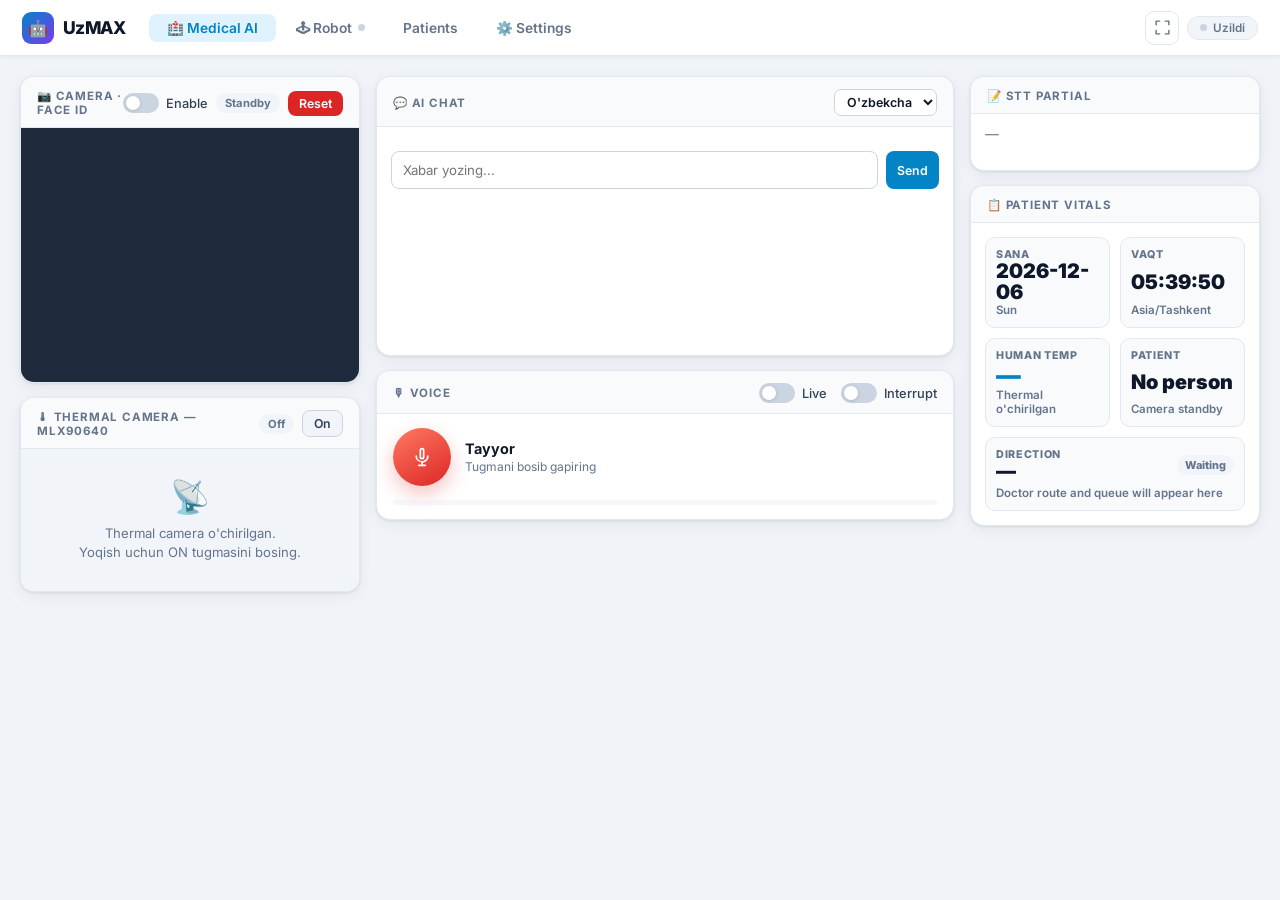
==== uzmax_server/static/index.html @ 03e7c5fc "h" ====
<!DOCTYPE html>
<html lang="uz">
<head>
  <meta charset="UTF-8">
  <meta name="viewport" content="width=device-width, initial-scale=1.0">
  <title>UzMAX — Medical AI + Robot Control</title>
  <link rel="icon" href="data:image/svg+xml,<svg xmlns='http://www.w3.org/2000/svg' viewBox='0 0 100 100'><text y='.9em' font-size='90'>🤖</text></svg>">
  <link rel="preconnect" href="https://fonts.googleapis.com">
  <link href="https://fonts.googleapis.com/css2?family=Inter:wght@400;500;600;700;800&display=swap" rel="stylesheet">

  <style>
    /* ════════════════════════════════════════════════════════
       LIGHT THEME TOKENS
    ════════════════════════════════════════════════════════ */
    :root {
      --bg:       #f0f4f8;
      --surface:  #ffffff;
      --card:     #ffffff;
      --card2:    #f8fafc;
      --border:   #e2e8f0;
      --border2:  #cbd5e1;
      --brand:    #0284c7;
      --brand-lt: #e0f2fe;
      --brand2:   #7c3aed;
      --green:    #16a34a;
      --green-lt: #dcfce7;
      --orange:   #ea580c;
      --orange-lt:#fff7ed;
      --red:      #dc2626;
      --red-lt:   #fee2e2;
      --yellow:   #ca8a04;
      --text:     #0f172a;
      --text2:    #334155;
      --muted:    #64748b;
      --muted-lt: #f1f5f9;
      --shadow:   0 1px 3px rgba(0,0,0,.08), 0 4px 16px rgba(0,0,0,.06);
      --shadow-md:0 4px 24px rgba(0,0,0,.10);
      --r:        14px;
    }

    *{box-sizing:border-box;margin:0;padding:0;}
    body{
      font-family:'Inter',sans-serif;
      background:var(--bg);
      color:var(--text);
      min-height:100vh;
    }

    /* ── TOP NAV ───────────────────────────────────────────── */
    nav{
      position:sticky;top:0;z-index:200;
      background:var(--surface);
      border-bottom:1px solid var(--border);
      padding:0 22px;
      display:flex;align-items:center;
      height:56px;gap:0;
      box-shadow:0 1px 4px rgba(0,0,0,.06);
    }
    .nav-logo{
      display:flex;align-items:center;gap:9px;
      font-size:1.1rem;font-weight:800;letter-spacing:-.03em;
      color:var(--text);margin-right:24px;
    }
    .nav-logo-dot{
      width:32px;height:32px;border-radius:9px;
      background:linear-gradient(135deg,var(--brand),var(--brand2));
      display:flex;align-items:center;justify-content:center;font-size:16px;
    }
    .page-tabs{display:flex;gap:2px;flex:1;}
    .page-tab{
      padding:6px 18px;
      border:none;border-radius:8px;
      background:transparent;color:var(--muted);
      font-family:inherit;font-size:.86rem;font-weight:600;
      cursor:pointer;transition:all .13s ease;
      display:flex;align-items:center;gap:6px;
    }
    .page-tab:hover{background:var(--muted-lt);color:var(--text2);}
    .page-tab.active{
      background:var(--brand-lt);
      color:var(--brand);
    }
    .tab-dot{width:7px;height:7px;border-radius:50%;background:var(--border2);flex-shrink:0;}
    .tab-dot.online{background:var(--green);box-shadow:0 0 5px var(--green);}
    .nav-right{margin-left:auto;display:flex;align-items:center;gap:8px;}
    .ws-pill{
      display:flex;align-items:center;gap:6px;
      padding:4px 12px;border-radius:999px;
      border:1px solid var(--border);
      background:var(--muted-lt);
      font-size:.73rem;font-weight:600;color:var(--muted);
    }
    .ws-pill.online{
      border-color:#bbf7d0;background:#f0fdf4;color:var(--green);
    }
    .ws-dot{width:7px;height:7px;border-radius:50%;background:var(--border2);}
    .ws-dot.online{background:var(--green);}
    .full-btn{
      width:34px;height:34px;border-radius:9px;
      border:1px solid var(--border);
      background:var(--surface);
      color:var(--muted);
      display:flex;align-items:center;justify-content:center;
      cursor:pointer;transition:all .13s ease;
    }
    .full-btn:hover{background:var(--brand-lt);border-color:var(--brand);color:var(--brand);}
    .full-btn svg{width:17px;height:17px;stroke:currentColor;fill:none;stroke-width:2;stroke-linecap:round;stroke-linejoin:round;}
    body.full-view{
      overflow:hidden;
      background:var(--surface);
    }
    body.full-view nav{
      position:fixed;left:0;right:0;top:0;
    }
    body.full-view .page.active{
      height:calc(100vh - 56px);
      overflow:auto;
      padding:14px;
      margin-top:56px;
    }
    body.full-view .g3{
      grid-template-columns:minmax(320px, .9fr) minmax(420px, 1.35fr) minmax(280px, .8fr);
      height:100%;
    }
    body.full-view #chat-box{height:calc(100vh - 316px);min-height:260px;}
    body.full-view .cam-stage{min-height:360px;}
    body.full-view .cam-stage video{height:100%;object-fit:cover;}

    /* ── PAGES ─────────────────────────────────────────────── */
    .page{display:none;padding:20px;animation:fadeUp .18s ease;}
    .page.active{display:block;}
    @keyframes fadeUp{from{opacity:0;transform:translateY(5px)}to{opacity:1;transform:none}}

    /* ── GRIDS ─────────────────────────────────────────────── */
    .g3{display:grid;grid-template-columns:340px 1fr 290px;gap:16px;align-items:start;}
    .g2{display:grid;grid-template-columns:1fr 1fr;gap:16px;align-items:start;}
    .col{display:flex;flex-direction:column;gap:14px;}

    /* ── CARD ──────────────────────────────────────────────── */
    .card{
      background:var(--card);
      border:1px solid var(--border);
      border-radius:var(--r);
      overflow:hidden;
      box-shadow:var(--shadow);
    }
    .card-head{
      display:flex;align-items:center;justify-content:space-between;
      padding:12px 16px 10px;
      border-bottom:1px solid var(--border);
      background:var(--card2);
    }
    .card-title{
      font-size:.72rem;font-weight:700;
      text-transform:uppercase;letter-spacing:.07em;
      color:var(--muted);
    }
    .card-body{padding:14px 16px;}

    /* ── BADGES ────────────────────────────────────────────── */
    .badge{
      display:inline-flex;align-items:center;gap:4px;
      padding:3px 9px;border-radius:999px;
      font-size:.7rem;font-weight:700;
    }
    .b-green {background:var(--green-lt); color:var(--green);}
    .b-blue  {background:var(--brand-lt); color:var(--brand);}
    .b-muted {background:var(--muted-lt); color:var(--muted);}
    .b-red   {background:var(--red-lt);   color:var(--red);}
    .b-orange{background:var(--orange-lt);color:var(--orange);}

    /* ── STATUS DOT ────────────────────────────────────────── */
    .s-dot{width:8px;height:8px;border-radius:50%;background:var(--border2);flex-shrink:0;}
    .s-dot.on{background:var(--green);box-shadow:0 0 6px #4ade8088;}
    .s-dot.off{background:var(--red);}

    /* ── BUTTONS ───────────────────────────────────────────── */
    .btn{
      padding:8px 14px;border:none;border-radius:8px;
      font-family:inherit;font-size:.83rem;font-weight:600;
      cursor:pointer;transition:all .12s;
      display:inline-flex;align-items:center;gap:6px;
    }
    .btn:hover{filter:brightness(.94);transform:translateY(-1px);}
    .btn:active{transform:scale(.97);}
    .btn-blue  {background:var(--brand);color:#fff;}
    .btn-green {background:var(--green);color:#fff;}
    .btn-orange{background:var(--orange);color:#fff;}
    .btn-red   {background:var(--red);color:#fff;}
    .btn-purple{background:var(--brand2);color:#fff;}
    .btn-ghost {
      background:var(--muted-lt);border:1px solid var(--border2);color:var(--text2);
    }
    .btn-sm{padding:5px 11px;font-size:.77rem;}

    /* ── PORT CARD ─────────────────────────────────────────── */
    .port-card{
      background:var(--card2);border:1px solid var(--border);border-radius:10px;
      padding:12px 14px;display:flex;flex-direction:column;gap:9px;
    }
    .port-card-row{display:flex;align-items:center;gap:10px;}
    .port-icon{font-size:20px;}
    .port-title{font-size:.88rem;font-weight:700;color:var(--text);}
    .port-lbl  {font-size:.71rem;color:var(--muted);margin-top:1px;}
    select.psel{
      flex:1;padding:7px 9px;border-radius:7px;
      background:var(--surface);border:1px solid var(--border2);
      color:var(--text);font-family:inherit;font-size:.8rem;outline:none;
    }
    select.psel:focus{border-color:var(--brand);}
    .port-acts{display:flex;gap:7px;}
    .port-err{font-size:.73rem;color:var(--red);}
    .port-err:empty{display:none;}

    /* ── D-PAD ─────────────────────────────────────────────── */
    .dpad{
      display:grid;
      grid-template-columns:repeat(3,66px);
      grid-template-rows:repeat(3,66px);
      gap:7px;justify-content:center;padding:14px;
    }
    .dp{
      width:66px;height:66px;border-radius:12px;border:none;
      background:var(--muted-lt);border:1px solid var(--border2);
      color:var(--text2);font-size:20px;cursor:pointer;
      transition:all .11s;
      display:flex;align-items:center;justify-content:center;
    }
    .dp:hover{background:var(--brand-lt);border-color:var(--brand);color:var(--brand);}
    .dp:active{transform:scale(.93);background:var(--brand);color:#fff;border-color:var(--brand);}
    .dp-stop{background:var(--red-lt);border-color:#fca5a5;color:var(--red);}
    .dp-stop:hover{background:var(--red);border-color:var(--red);color:#fff;}
    .dp-empty{pointer-events:none;}

    /* ── SERVO SLIDERS ─────────────────────────────────────── */
    .srv-grid{
      display:grid;grid-template-columns:repeat(3,minmax(0,1fr));
      gap:12px;padding:12px 16px;
    }
    .srv-row{display:flex;align-items:center;gap:10px;}
    .srv-lbl{font-size:.74rem;width:124px;flex-shrink:0;color:var(--muted);font-weight:500;}
    .srv-limit{display:block;font-size:.65rem;color:var(--muted);font-weight:600;margin-top:1px;}
    .srv-row input[type=range]{flex:1;accent-color:var(--brand);height:4px;}
    .srv-val{font-size:.79rem;font-weight:700;width:28px;text-align:right;color:var(--text2);}
    .head-gauge{
      position:relative;
      width:min(100%,280px);
      height:128px;
      margin:0 auto 12px;
      border:1px solid var(--border);
      border-radius:12px;
      background:#fff;
      overflow:hidden;
      touch-action:none;
      cursor:pointer;
    }
    .head-gauge svg{display:block;width:100%;height:100%;}
    .head-gauge .arc{fill:none;stroke:#94a3b8;stroke-width:1.2;}
    .head-gauge .tick{stroke:#a855f7;stroke-width:1.4;stroke-linecap:round;}
    .head-gauge .tick-major{stroke-width:1.7;}
    .head-gauge .tick-label{
      fill:#7c3aed;
      font-size:9px;
      font-weight:800;
      text-anchor:middle;
      dominant-baseline:middle;
      user-select:none;
    }
    .head-gauge .needle{
      stroke:#0284c7;
      stroke-width:4;
      stroke-linecap:round;
      filter:drop-shadow(0 1px 1px rgba(2,132,199,.25));
    }
    .head-gauge .needle-dot{fill:#2563eb;stroke:#fff;stroke-width:2;}
    .head-gauge .pivot{fill:#fff;stroke:#ef4444;stroke-width:2;}
    .head-gauge .baseline{stroke:#cbd5e1;stroke-width:1.4;}
    .head-gauge-value{
      position:absolute;
      left:50%;
      top:48px;
      transform:translateX(-50%);
      padding:2px 8px;
      border-radius:999px;
      background:#eff6ff;
      color:#0369a1;
      border:1px solid #bfdbfe;
      font-size:.78rem;
      font-weight:900;
      pointer-events:none;
    }
    .hand-row{
      display:flex;flex-direction:column;gap:6px;
      min-width:0;padding:8px;border:1px solid var(--border);
      border-radius:10px;background:var(--card2);
    }
    .hand-meta{display:flex;align-items:flex-end;justify-content:space-between;gap:8px;}
    .hand-meta .srv-lbl{width:auto;}
    .hand-degree{
      min-width:48px;text-align:right;
      font-size:.9rem;font-weight:900;color:var(--brand);
      padding:2px 8px;border-radius:8px;background:var(--brand-lt);
      border:1px solid #bae6fd;
    }
    .hand-row input[type=range]{width:100%;accent-color:var(--brand);height:4px;}
    .hand-ticks{
      display:flex;justify-content:space-between;gap:2px;
      font-size:.56rem;font-weight:700;line-height:1;
      color:var(--muted);user-select:none;padding:0 1px;
    }
    .hand-ticks span{min-width:0;text-align:center;}
    .hand-protractor{
      width:100%;height:112px;border:1px solid var(--border);
      border-radius:10px;background:#fff;overflow:hidden;cursor:pointer;
      touch-action:none;
    }
    .hand-protractor svg{width:100%;height:100%;display:block;}
    .pro-base{stroke:#94a3b8;stroke-width:1.4;}
    .pro-arc{fill:none;stroke:#c084fc;stroke-width:1.2;}
    .pro-range{fill:none;stroke:var(--green);stroke-width:4;stroke-linecap:round;}
    .pro-tick{stroke:#9333ea;stroke-width:.8;}
    .pro-tick.dim{stroke:#cbd5e1;}
    .pro-label{font-size:7px;font-weight:800;fill:#7e22ce;text-anchor:middle;dominant-baseline:middle;}
    .pro-label.dim{fill:#94a3b8;}
    .pro-needle{stroke:#0284c7;stroke-width:4;stroke-linecap:round;}
    .pro-dot{fill:#0284c7;stroke:#fff;stroke-width:2;}
    .pro-center{fill:#fff;stroke:#ef4444;stroke-width:1.5;}
    @media (max-width: 980px){.srv-grid{grid-template-columns:repeat(2,minmax(0,1fr));}}
    @media (max-width: 620px){.srv-grid{grid-template-columns:1fr;}}

    /* ── VOICE HERO ────────────────────────────────────────── */
    .voice-hero{
      position:relative;border-radius:16px;overflow:hidden;
      background:linear-gradient(145deg,#e0f2fe,#dbeafe,#ede9fe);
      min-height:130px;border:1px solid #bae6fd;
    }
    .voice-orb{
      position:absolute;inset:50%;
      transform:translate(-50%,-50%);
      width:80px;height:80px;border-radius:50%;
      background:radial-gradient(circle,rgba(255,255,255,.9),rgba(56,189,248,.5) 55%,transparent 75%);
      filter:blur(1px);
      animation:breathe 3.5s ease-in-out infinite;
    }
    .voice-ring{
      position:absolute;inset:50%;
      transform:translate(-50%,-50%);
      width:160px;height:160px;border-radius:50%;
      border:2px solid rgba(14,165,233,.25);
      animation:ring 3s ease-out infinite;
    }
    @keyframes breathe{
      0%,100%{transform:translate(-50%,-50%) scale(.88);opacity:.7}
      50%{transform:translate(-50%,-50%) scale(1.12);opacity:1}
    }
    @keyframes ring{
      0%{transform:translate(-50%,-50%) scale(.7);opacity:.8}
      100%{transform:translate(-50%,-50%) scale(1.2);opacity:0}
    }
    .voice-bars{
      position:absolute;left:20px;right:20px;bottom:16px;
      height:32px;display:flex;align-items:flex-end;justify-content:center;gap:5px;
    }
    .voice-bars span{
      width:5px;border-radius:999px;
      background:linear-gradient(180deg,#0ea5e9,#7c3aed);
      animation:vwave 1.1s ease-in-out infinite;
      transform-origin:bottom;
    }
    .voice-bars span:nth-child(1){height:12px;animation-delay:0s}
    .voice-bars span:nth-child(2){height:22px;animation-delay:.08s}
    .voice-bars span:nth-child(3){height:28px;animation-delay:.16s}
    .voice-bars span:nth-child(4){height:16px;animation-delay:.24s}
    .voice-bars span:nth-child(5){height:30px;animation-delay:.32s}
    .voice-bars span:nth-child(6){height:20px;animation-delay:.4s}
    .voice-bars span:nth-child(7){height:24px;animation-delay:.48s}
    @keyframes vwave{
      0%,100%{transform:scaleY(.55);opacity:.5}
      50%{transform:scaleY(1.4);opacity:1}
    }

    /* ── MIC BUTTON ────────────────────────────────────────── */
    #mic-btn{
      width:58px;height:58px;border:none;border-radius:50%;
      cursor:pointer;
      display:flex;align-items:center;justify-content:center;
      background:linear-gradient(150deg,#ff7961,#dc2626);
      box-shadow:0 8px 20px rgba(220,38,38,.28);
      transition:all .15s;flex-shrink:0;
    }
    #mic-btn:hover{transform:translateY(-1px);box-shadow:0 10px 24px rgba(220,38,38,.36);}
    #mic-btn:active{transform:scale(.95);}
    #mic-btn svg{width:20px;height:20px;fill:#fff;}
    #mic-btn.listening{
      background:linear-gradient(150deg,#4ade80,#16a34a);
      box-shadow:0 8px 20px rgba(22,163,74,.3);
    }
    #mic-btn.speaking{
      background:linear-gradient(150deg,#60a5fa,#0284c7);
      box-shadow:0 8px 20px rgba(2,132,199,.3);
    }

    /* ── CHAT ──────────────────────────────────────────────── */
    #chat-box{
      max-height:300px;overflow-y:auto;
      display:flex;flex-direction:column;gap:9px;
      padding:12px 14px;scroll-behavior:smooth;
    }
    .msg{
      max-width:82%;padding:10px 13px;border-radius:16px;
      font-size:.88rem;line-height:1.5;word-wrap:break-word;
    }
    .msg-ai{
      align-self:flex-start;
      background:var(--muted-lt);color:var(--text);
      border-bottom-left-radius:4px;
      border:1px solid var(--border);
    }
    .msg-user{
      align-self:flex-end;
      background:linear-gradient(135deg,var(--brand),#0369a1);
      color:#fff;border-bottom-right-radius:4px;
    }
    .chat-compose{
      display:grid;grid-template-columns:1fr auto;gap:8px;
      padding:0 14px 14px;
    }
    .chat-compose .inp{height:38px;}

    /* ── CAMERA STAGE ──────────────────────────────────────── */
    .cam-stage{
      position:relative;width:100%;background:#1e293b;
      aspect-ratio:4/3;overflow:hidden;border-radius:0;
    }
    #face-video,#face-canvas{
      width:100%;height:100%;object-fit:cover;
      position:absolute;inset:0;display:block;
    }
    #face-video{transform:scaleX(-1);}
    #face-canvas{transform:scaleX(-1);background:transparent;pointer-events:none;}
    .cam-live-badge{
      position:absolute;top:10px;left:10px;
      padding:4px 10px;border-radius:999px;
      background:rgba(0,0,0,.55);backdrop-filter:blur(6px);
      font-size:.7rem;font-weight:700;color:#4ade80;
      border:1px solid rgba(74,222,128,.35);
    }

    /* ── PERSON ROW ────────────────────────────────────────── */
    .person-row{
      display:flex;align-items:center;gap:12px;
      padding:12px 14px;
      background:linear-gradient(135deg,#eff6ff,#f5f3ff);
      border-bottom:1px solid var(--border);
    }
    .p-avatar{
      width:44px;height:44px;border-radius:50%;flex-shrink:0;
      background:linear-gradient(135deg,var(--brand),var(--brand2));
      display:flex;align-items:center;justify-content:center;font-size:20px;
      border:2px solid #fff;box-shadow:0 2px 8px rgba(0,0,0,.12);
    }
    .p-name{font-size:.97rem;font-weight:800;color:var(--text);}
    .p-sub {font-size:.73rem;color:var(--muted);margin-top:2px;}

    /* ── THERMAL CAMERA ────────────────────────────────────── */
    #thermal-canvas{
      width:100%;aspect-ratio:32/24;
      border-radius:0;display:block;
      image-rendering:pixelated;
    }
    .thermal-stats{
      display:grid;grid-template-columns:repeat(4,1fr);
      gap:0;
    }
    .t-stat{
      text-align:center;padding:10px 4px;
      border-right:1px solid var(--border);
    }
    .t-stat:last-child{border-right:none;}
    .t-val{font-size:1.2rem;font-weight:800;color:var(--text);}
    .t-key{font-size:.68rem;color:var(--muted);margin-top:2px;font-weight:500;}
    .t-val.hot{color:var(--red);}
    .t-val.warm{color:var(--orange);}
    .t-val.cold{color:var(--brand);}
    .thermal-off{
      display:flex;flex-direction:column;align-items:center;justify-content:center;
      padding:28px;text-align:center;color:var(--muted);gap:8px;
      background:var(--muted-lt);
    }
    .thermal-off span{font-size:32px;}
    .thermal-off p{font-size:.82rem;line-height:1.5;}

    /* ── LED SWATCHES ──────────────────────────────────────── */
    .led-row{display:flex;gap:6px;flex-wrap:wrap;margin-bottom:10px;}
    .led-sw{
      width:32px;height:32px;border-radius:8px;cursor:pointer;
      border:2px solid rgba(0,0,0,.08);
      transition:transform .12s,box-shadow .12s;
    }
    .led-sw:hover{transform:scale(1.14);box-shadow:0 4px 12px rgba(0,0,0,.15);}

    /* ── TOGGLE ────────────────────────────────────────────── */
    .tgl-group{display:flex;align-items:center;gap:7px;font-size:.8rem;color:var(--text2);font-weight:500;}
    .tgl{position:relative;width:36px;height:20px;cursor:pointer;flex-shrink:0;}
    .tgl input{opacity:0;width:0;height:0;}
    .tgl-track{
      position:absolute;inset:0;background:var(--border2);
      border-radius:999px;transition:background .2s;
    }
    .tgl-track::before{
      content:"";position:absolute;width:14px;height:14px;
      left:3px;top:3px;border-radius:50%;background:#fff;
      box-shadow:0 1px 4px rgba(0,0,0,.15);transition:transform .2s;
    }
    .tgl input:checked+.tgl-track{background:var(--brand);}
    .tgl input:checked+.tgl-track::before{transform:translateX(16px);}

    /* ── LOG ───────────────────────────────────────────────── */
    .log-box{
      background:var(--card2);border-radius:8px;padding:10px;
      font-size:.73rem;font-family:'Courier New',monospace;color:var(--muted);
      max-height:160px;overflow-y:auto;line-height:1.65;
      margin:0 14px 14px;border:1px solid var(--border);
    }
    .l-ok {color:var(--green);}
    .l-err{color:var(--red);}
    .l-tx {color:var(--brand);}

    /* ── INPUT ─────────────────────────────────────────────── */
    .inp{
      width:100%;padding:8px 11px;border-radius:8px;
      background:var(--surface);border:1px solid var(--border2);
      color:var(--text);font-family:inherit;font-size:.83rem;outline:none;
    }
    .inp:focus{border-color:var(--brand);box-shadow:0 0 0 3px rgba(2,132,199,.12);}
    .inp-mono{font-family:'Courier New',monospace;}

    /* ── QUICK PRESETS ─────────────────────────────────────── */
    .presets{display:flex;flex-wrap:wrap;gap:7px;padding:12px 14px;}
    .gesture-panel{padding:0 14px 14px;display:flex;flex-direction:column;gap:10px;}
    .gesture-builder{display:grid;grid-template-columns:minmax(150px,210px) 1fr auto;gap:8px;align-items:start;}
    .gesture-builder textarea{min-height:92px;resize:vertical;line-height:1.45;}
    .gesture-help{font-size:.72rem;color:var(--muted);line-height:1.55;background:var(--muted-lt);border:1px solid var(--border);border-radius:8px;padding:8px 10px;}
    .custom-gesture-row{display:flex;flex-wrap:wrap;gap:7px;min-height:32px;}
    .gesture-chip{display:inline-flex;align-items:center;gap:4px;}
    .gesture-chip button{padding:7px 10px;}
    .gesture-del{width:26px;height:32px;padding:0!important;border-radius:8px;}

    /* ── SETTINGS GRID ─────────────────────────────────────── */
    .env-grid{display:grid;grid-template-columns:1fr 1fr;gap:12px;}
    .env-field label{display:block;font-size:.73rem;color:var(--muted);font-weight:600;margin-bottom:5px;}
    .secret-wrap{position:relative;}
    .secret-wrap .inp{padding-right:40px;}
    .secret-toggle{
      position:absolute;right:6px;top:50%;transform:translateY(-50%);
      width:30px;height:28px;border:0;border-radius:7px;
      background:transparent;color:var(--muted);cursor:pointer;
      display:flex;align-items:center;justify-content:center;
    }
    .secret-toggle:hover{background:var(--muted-lt);color:var(--brand);}
    .secret-toggle svg{width:17px;height:17px;stroke:currentColor;fill:none;stroke-width:2;stroke-linecap:round;stroke-linejoin:round;}
    .settings-actions{display:flex;justify-content:space-between;align-items:center;gap:10px;margin-top:14px;}
    .settings-status{font-size:.78rem;color:var(--muted);}
    .model-list{display:flex;flex-direction:column;gap:8px;font-size:.83rem;}
    .model-row{display:flex;justify-content:space-between;align-items:center;gap:10px;padding:9px 12px;background:var(--muted-lt);border-radius:8px;border:1px solid var(--border);}
    .guide-grid{display:grid;grid-template-columns:1fr 1fr;gap:12px;}
    .guide-card{background:var(--card2);border:1px solid var(--border);border-radius:10px;padding:12px;display:flex;flex-direction:column;gap:9px;}
    .guide-card h3{font-size:.92rem;color:var(--text);margin:0;}
    .guide-card ol{padding-left:18px;color:var(--text2);font-size:.78rem;line-height:1.55;}
    .guide-card code{background:var(--surface);border:1px solid var(--border);border-radius:5px;padding:1px 5px;}
    .guide-actions{display:flex;flex-wrap:wrap;gap:7px;margin-top:auto;}
    .guide-actions a{text-decoration:none;}
    .vitals-card{padding:14px;display:flex;flex-direction:column;gap:12px;}
    .vital-grid{display:grid;grid-template-columns:1fr 1fr;gap:10px;}
    .vital-tile{
      min-height:78px;border:1px solid var(--border);background:var(--card2);
      border-radius:10px;padding:10px;display:flex;flex-direction:column;justify-content:space-between;
    }
    .vital-label{font-size:.67rem;font-weight:800;color:var(--muted);text-transform:uppercase;letter-spacing:.06em;}
    .vital-value{font-size:1.25rem;line-height:1.05;font-weight:900;color:var(--text);}
    .vital-sub{font-size:.72rem;color:var(--muted);font-weight:600;}
    .vital-temp .vital-value{font-size:1.55rem;color:var(--brand);}
    .vital-temp.fever .vital-value{color:var(--red);}
    .vital-temp.warn .vital-value{color:var(--orange);}
    .vital-wide{grid-column:1 / -1;min-height:74px;}
    .vital-status-row{display:flex;align-items:center;justify-content:space-between;gap:10px;}
    .vital-status-pill{
      padding:3px 8px;border-radius:999px;background:var(--muted-lt);color:var(--muted);
      font-size:.68rem;font-weight:800;
    }
    .vital-status-pill.ok{background:var(--green-lt);color:var(--green);}
    .vital-status-pill.warn{background:var(--orange-lt);color:var(--orange);}
    .vital-status-pill.danger{background:var(--red-lt);color:var(--red);}
    .patients-shell{max-width:1220px;margin:0 auto;display:flex;flex-direction:column;gap:14px;}
    .patients-toolbar{display:grid;grid-template-columns:minmax(220px,1fr) auto auto;gap:10px;align-items:center;}
    .patients-summary{display:grid;grid-template-columns:repeat(4,minmax(0,1fr));gap:10px;}
    .patients-summary .vital-tile{min-height:66px;}
    .patient-list{display:grid;grid-template-columns:repeat(auto-fill,minmax(280px,1fr));gap:12px;padding:14px;}
    .patient-card{
      display:grid;grid-template-columns:72px 1fr;gap:12px;
      padding:12px;border:1px solid var(--border);border-radius:10px;background:var(--card2);
      cursor:pointer;min-width:0;
    }
    .patient-card:hover{border-color:var(--brand);box-shadow:0 4px 12px rgba(2,132,199,.10);}
    .patient-card.active{border-color:var(--brand);background:#eff6ff;}
    .patient-photo{
      width:72px;height:72px;border-radius:10px;object-fit:cover;background:var(--muted-lt);
      border:1px solid var(--border);
    }
    .patient-photo-empty{
      width:72px;height:72px;border-radius:10px;background:linear-gradient(135deg,var(--brand-lt),#ede9fe);
      color:var(--brand);font-weight:900;display:flex;align-items:center;justify-content:center;border:1px solid var(--border);
    }
    .patient-name{font-size:.98rem;font-weight:850;color:var(--text);line-height:1.25;overflow-wrap:anywhere;}
    .patient-meta{font-size:.72rem;color:var(--muted);line-height:1.55;margin-top:4px;}
    .patient-badges{display:flex;flex-wrap:wrap;gap:5px;margin-top:8px;}
    .patient-detail{display:grid;grid-template-columns:minmax(260px,.8fr) minmax(0,1.2fr);gap:14px;padding:14px;}
    .patient-detail-photo{width:100%;max-height:360px;object-fit:cover;border-radius:10px;border:1px solid var(--border);background:var(--muted-lt);}
    .patient-fields{display:grid;grid-template-columns:repeat(2,minmax(0,1fr));gap:8px;}
    .patient-field{padding:9px 10px;border:1px solid var(--border);border-radius:8px;background:var(--card2);min-width:0;}
    .patient-field span{display:block;font-size:.66rem;font-weight:800;text-transform:uppercase;letter-spacing:.05em;color:var(--muted);}
    .patient-field strong{display:block;margin-top:3px;font-size:.86rem;color:var(--text);overflow-wrap:anywhere;}
    .patient-json{font-size:.73rem;line-height:1.45;white-space:pre-wrap;overflow:auto;max-height:320px;background:var(--muted-lt);border:1px solid var(--border);border-radius:8px;padding:10px;color:var(--text2);}
    .patient-history{display:grid;grid-template-columns:1fr 1fr;gap:10px;margin-top:10px;}
    .patient-history-list{font-size:.76rem;line-height:1.55;background:var(--card2);border:1px solid var(--border);border-radius:8px;padding:10px;max-height:220px;overflow:auto;}
    .patient-empty{padding:34px;text-align:center;color:var(--muted);}
    .patient-actions{display:flex;flex-wrap:wrap;gap:7px;margin-top:10px;}
    .patient-form{display:grid;grid-template-columns:repeat(2,minmax(0,1fr));gap:10px;padding:14px;border-top:1px solid var(--border);}
    .patient-form label{display:flex;flex-direction:column;gap:5px;font-size:.72rem;font-weight:800;text-transform:uppercase;color:var(--muted);}
    .patient-form .span-2{grid-column:1/-1;}
    .patient-form textarea{min-height:76px;resize:vertical;}
    .patient-form-preview{display:grid;grid-template-columns:96px minmax(0,1fr);gap:10px;align-items:center;padding:10px;border:1px solid var(--border);border-radius:8px;background:var(--card2);}
    .patient-form-preview img{width:96px;height:96px;object-fit:cover;border-radius:8px;border:1px solid var(--border);}
    .patient-form-preview .patient-photo-empty{width:96px;height:96px;}
    .patient-form-status{font-size:.76rem;color:var(--muted);padding:0 14px 12px;}
    /* ── RESPONSIVE ────────────────────────────────────────── */
    @media(max-width:1100px){
      .g3{grid-template-columns:300px 1fr;}
      .g3>.col:last-child{grid-column:span 2;}
      .patient-detail{grid-template-columns:1fr;}
      .patients-summary{grid-template-columns:repeat(2,minmax(0,1fr));}
    }
    @media(max-width:740px){
      .g3,.g2{grid-template-columns:1fr;}
      nav{padding:0 12px;}
      .nav-logo{margin-right:10px;}
      .page-tabs{overflow-x:auto;}
      .page-tab{padding:6px 10px;white-space:nowrap;}
      .ws-pill span{display:none;}
      .page{padding:12px;}
      .env-grid,.gesture-builder{grid-template-columns:1fr;}
      .settings-actions{align-items:stretch;flex-direction:column;}
      .model-row{align-items:flex-start;flex-direction:column;}
      .guide-grid{grid-template-columns:1fr;}
      .patients-toolbar,.patient-fields,.patient-history,.patient-form{grid-template-columns:1fr;}
      .patients-summary{grid-template-columns:1fr;}
    }
  </style>
</head>
<body>

<!-- ══════════════════════════════════════════
     NAV
══════════════════════════════════════════ -->
<nav>
  <div class="nav-logo">
    <div class="nav-logo-dot">🤖</div>
    UzMAX
  </div>

  <div class="page-tabs">
    <button class="page-tab active" id="tab-medical" onclick="showPage('medical')">🏥 Medical AI</button>
    <button class="page-tab" id="tab-robot"   onclick="showPage('robot')">
      🕹 Robot
      <span class="tab-dot" id="nav-robot-dot"></span>
    </button>
    <button class="page-tab" id="tab-patients" onclick="showPage('patients')">Patients</button>
    <button class="page-tab" id="tab-settings" onclick="showPage('settings')">⚙️ Settings</button>
  </div>

  <div class="nav-right">
    <button class="full-btn" id="full-btn" onclick="toggleFullView()" title="Full view" aria-label="Full view">
      <svg id="full-icon-open" viewBox="0 0 24 24" aria-hidden="true">
        <path d="M8 3H3v5"/><path d="M16 3h5v5"/><path d="M21 16v5h-5"/><path d="M8 21H3v-5"/>
      </svg>
      <svg id="full-icon-close" viewBox="0 0 24 24" aria-hidden="true" style="display:none;">
        <path d="M9 3v6H3"/><path d="M15 3v6h6"/><path d="M21 15h-6v6"/><path d="M3 15h6v6"/>
      </svg>
    </button>
    <div class="ws-pill" id="ws-pill">
      <div class="ws-dot" id="ws-dot"></div>
      <span id="ws-lbl">Ulanmoqda…</span>
    </div>
  </div>
</nav>


<!-- ══════════════════════════════════════════
     PAGE — MEDICAL AI
══════════════════════════════════════════ -->
<div class="page active" id="page-medical">
  <div class="g3">

    <!-- LEFT: Camera + Thermal -->
    <div class="col">

      <!-- Camera card -->
      <div class="card">
        <div class="card-head">
          <span class="card-title">📷 Camera · Face ID</span>
          <div style="display:flex;align-items:center;gap:8px;">
            <label class="tgl-group">
              <label class="tgl"><input type="checkbox" id="tgl-face"><span class="tgl-track"></span></label>
              Enable
            </label>
            <span class="badge b-muted" id="face-badge">Standby</span>
            <button class="btn btn-red btn-sm" id="face-reset-btn" onclick="resetFaceId()">Reset</button>
          </div>
        </div>
        <!-- Person row (shown when identified) -->
        <div class="person-row" id="person-row" style="display:none;">
          <div class="p-avatar" id="p-avatar">👤</div>
          <div>
            <div class="p-name" id="p-name">—</div>
            <div class="p-sub"  id="p-sub">—</div>
          </div>
        </div>
        <!-- Video feed -->
        <div class="cam-stage">
          <video id="face-video" autoplay playsinline muted></video>
          <canvas id="face-canvas"></canvas>
          <div class="cam-live-badge" id="cam-live" style="display:none;">● LIVE</div>
        </div>
      </div>

      <!-- Thermal camera card -->
      <div class="card">
        <div class="card-head">
          <span class="card-title">🌡 Thermal Camera — MLX90640</span>
          <div style="display:flex;align-items:center;gap:8px;">
            <span class="badge b-muted" id="thermal-badge">Offline</span>
            <button class="btn btn-ghost btn-sm" id="thermal-toggle" onclick="toggleThermal()">Off</button>
          </div>
        </div>

        <!-- Canvas heatmap -->
        <div id="thermal-live">
          <canvas id="thermal-canvas" width="32" height="24" style="width:100%;aspect-ratio:32/24;display:block;image-rendering:pixelated;"></canvas>
          <!-- Stats row -->
          <div class="thermal-stats">
            <div class="t-stat">
              <div class="t-val" id="t-max">—</div>
              <div class="t-key">MAX °C</div>
            </div>
            <div class="t-stat">
              <div class="t-val" id="t-center">—</div>
              <div class="t-key">CENTER °C</div>
            </div>
            <div class="t-stat">
              <div class="t-val" id="t-avg">—</div>
              <div class="t-key">AVG °C</div>
            </div>
            <div class="t-stat">
              <div class="t-val" id="t-min">—</div>
              <div class="t-key">MIN °C</div>
            </div>
          </div>
        </div>
        <!-- Offline placeholder -->
        <div class="thermal-off" id="thermal-off">
          <span>📡</span>
          <p id="thermal-off-text">MLX90640 ulanmagan.<br>RPi I2C portiga ulang va serverni qayta ishga tushiring.</p>
        </div>
      </div>

    </div><!-- /left -->

    <!-- CENTER: Chat -->
    <div class="col">

      <div class="card" style="min-height:280px;">
        <div class="card-head">
          <span class="card-title">💬 AI Chat</span>
          <select class="btn btn-ghost btn-sm" id="lang-sel" onchange="setLang(this.value)"
            style="border:1px solid var(--border2);padding:4px 8px;border-radius:7px;font-size:.78rem;font-family:inherit;background:var(--surface);color:var(--text);cursor:pointer;outline:none;">
            <option value="uz-UZ">O'zbekcha</option>
            <option value="ru-RU">Русский</option>
            <option value="en-US">English</option>
          </select>
        </div>
        <div id="chat-box"></div>
        <div class="chat-compose">
          <input class="inp" id="chat-text" placeholder="Xabar yozing..." autocomplete="off"
            onkeydown="if(event.key==='Enter')sendTextChat()">
          <button class="btn btn-blue btn-sm" onclick="sendTextChat()">Send</button>
        </div>
      </div>

      <!-- Voice controls -->
      <div class="card">
        <div class="card-head">
          <span class="card-title">🎙 Voice</span>
          <div style="display:flex;gap:14px;align-items:center;">
            <label class="tgl-group">
              <label class="tgl"><input type="checkbox" id="tgl-live"><span class="tgl-track"></span></label>
              Live
            </label>
            <label class="tgl-group">
              <label class="tgl"><input type="checkbox" id="tgl-interrupt"><span class="tgl-track"></span></label>
              Interrupt
            </label>
          </div>
        </div>

        <!-- Animated orb (visible while speaking/listening) -->
        <div id="voice-hero" style="display:none;margin:12px 14px 0;">
          <div class="voice-hero">
            <div class="voice-orb"></div>
            <div class="voice-ring"></div>
            <div class="voice-bars">
              <span></span><span></span><span></span><span></span>
              <span></span><span></span><span></span>
            </div>
          </div>
        </div>

        <div style="display:flex;align-items:center;gap:14px;padding:14px 16px;">
          <button id="mic-btn" onclick="toggleMic()">
            <svg viewBox="0 0 24 24">
              <path d="M12 1a3 3 0 0 0-3 3v8a3 3 0 0 0 6 0V4a3 3 0 0 0-3-3zm-1 3a1 1 0 0 1 2 0v8a1 1 0 0 1-2 0V4zM5 10a1 1 0 0 1 1 1 6 6 0 0 0 12 0 1 1 0 0 1 2 0 8 8 0 0 1-7 7.93V21h3a1 1 0 0 1 0 2H8a1 1 0 0 1 0-2h3v-3.07A8 8 0 0 1 4 11a1 1 0 0 1 1-1z"/>
            </svg>
          </button>
          <div>
            <div id="mic-status" style="font-weight:700;font-size:.9rem;color:var(--text);">Tayyor</div>
            <div id="mic-hint"   style="font-size:.75rem;color:var(--muted);margin-top:2px;">Tugmani bosib gapiring</div>
          </div>
        </div>

        <!-- Volume bar -->
        <div style="padding:0 16px 14px;">
          <div id="vol-wrap" style="height:5px;border-radius:999px;background:var(--border);overflow:hidden;opacity:.35;transition:opacity .2s;">
            <div id="vol-bar" style="height:100%;width:0;background:linear-gradient(90deg,#34d399,#0284c7);border-radius:999px;transition:width .07s;"></div>
          </div>
        </div>
      </div>

    </div><!-- /center -->

    <!-- RIGHT: Partial outputs -->
    <div class="col">
      <div class="card">
        <div class="card-head"><span class="card-title">📝 STT Partial</span></div>
        <div id="stt-partial" style="padding:12px 14px;min-height:56px;font-size:.86rem;color:var(--muted);font-style:italic;">—</div>
      </div>
      <div class="card">
        <div class="card-head"><span class="card-title">📋 Patient Vitals</span></div>
        <div class="vitals-card">
          <div class="vital-grid">
            <div class="vital-tile">
              <div class="vital-label">Sana</div>
              <div class="vital-value" id="vital-date">—</div>
              <div class="vital-sub" id="vital-weekday">—</div>
            </div>
            <div class="vital-tile">
              <div class="vital-label">Vaqt</div>
              <div class="vital-value" id="vital-time">—</div>
              <div class="vital-sub">Asia/Tashkent</div>
            </div>
            <div class="vital-tile vital-temp" id="vital-temp-tile">
              <div class="vital-label">Human temp</div>
              <div class="vital-value" id="vital-temp">—</div>
              <div class="vital-sub" id="vital-temp-sub">Thermal kutilyapti</div>
            </div>
            <div class="vital-tile">
              <div class="vital-label">Patient</div>
              <div class="vital-value" id="vital-person">No person</div>
              <div class="vital-sub" id="vital-person-sub">Camera standby</div>
            </div>
            <div class="vital-tile vital-wide">
              <div class="vital-status-row">
                <div>
                  <div class="vital-label">Direction</div>
                  <div class="vital-value" id="vital-direction">—</div>
                </div>
                <span class="vital-status-pill" id="vital-status">Waiting</span>
              </div>
              <div class="vital-sub" id="vital-queue">Doctor route and queue will appear here</div>
            </div>
          </div>
        </div>
      </div>
    </div>

  </div>
</div>


<!-- ══════════════════════════════════════════
     PAGE — ROBOT CONTROL
══════════════════════════════════════════ -->
<div class="page" id="page-robot">

  <!-- Port row -->
  <div class="card" style="margin-bottom:16px;">
    <div class="card-head">
      <span class="card-title">🔌 Serial Connections</span>
      <button class="btn btn-ghost btn-sm" onclick="scanPorts()">↻ Scan Ports</button>
    </div>
    <div style="display:flex;gap:8px;padding:0 14px 12px;">
      <button class="btn btn-blue btn-sm" id="auto-connect-btn" onclick="autoConnect()">Auto Connect</button>
    </div>
    <div style="display:grid;grid-template-columns:repeat(3,1fr);gap:14px;padding:14px;">

      <!-- HAND -->
      <div class="port-card">
        <div class="port-card-row">
          <span class="port-icon">✋</span>
          <div style="flex:1;">
            <div class="port-title">HAND</div>
            <div class="port-lbl" id="hand-lbl">Not connected</div>
          </div>
          <div class="s-dot" id="dot-hand"></div>
        </div>
        <select class="psel" id="sel-hand"><option value="">— port —</option></select>
        <div class="port-acts">
          <button class="btn btn-blue btn-sm" id="con-hand"  onclick="conn('hand')">Connect</button>
          <button class="btn btn-red  btn-sm" id="dis-hand"  onclick="disc('hand')" disabled>Disconnect</button>
        </div>
        <div class="port-err" id="err-hand"></div>
      </div>

      <!-- HEAD -->
      <div class="port-card">
        <div class="port-card-row">
          <span class="port-icon">🧠</span>
          <div style="flex:1;">
            <div class="port-title">HEAD</div>
            <div class="port-lbl" id="head-lbl">Not connected</div>
          </div>
          <div class="s-dot" id="dot-head"></div>
        </div>
        <select class="psel" id="sel-head"><option value="">— port —</option></select>
        <div class="port-acts">
          <button class="btn btn-blue btn-sm" id="con-head" onclick="conn('head')">Connect</button>
          <button class="btn btn-red  btn-sm" id="dis-head" onclick="disc('head')" disabled>Disconnect</button>
        </div>
        <div class="port-err" id="err-head"></div>
      </div>

      <!-- MOVE -->
      <div class="port-card">
        <div class="port-card-row">
          <span class="port-icon">🚗</span>
          <div style="flex:1;">
            <div class="port-title">MOVE</div>
            <div class="port-lbl" id="move-lbl">Not connected</div>
          </div>
          <div class="s-dot" id="dot-move"></div>
        </div>
        <select class="psel" id="sel-move"><option value="">— port —</option></select>
        <div class="port-acts">
          <button class="btn btn-blue btn-sm" id="con-move" onclick="conn('move')">Connect</button>
          <button class="btn btn-red  btn-sm" id="dis-move" onclick="disc('move')" disabled>Disconnect</button>
        </div>
        <div class="port-err" id="err-move"></div>
      </div>

    </div>
  </div>

  <!-- Main controls -->
  <div class="g3">

    <!-- LEFT: D-pad + Head + LED -->
    <div class="col">

      <div class="card">
        <div class="card-head">
          <span class="card-title">🕹 Movement  <kbd style="font-size:.68rem;background:var(--muted-lt);padding:2px 5px;border-radius:4px;border:1px solid var(--border2);">WASD</kbd></span>
          <span id="move-st" style="font-size:.76rem;color:var(--muted);">Idle</span>
        </div>
        <div class="dpad">
          <div class="dp-empty"></div>
          <button class="dp" data-cmd="MOVE BACK"  title="W">▲</button>
          <div class="dp-empty"></div>

          <button class="dp" data-cmd="MOVE LEFT"  title="A">◀</button>
          <button class="dp dp-stop" onclick="mc('MOVE STOP')">⏹</button>
          <button class="dp" data-cmd="MOVE RIGHT" title="D">▶</button>

          <div class="dp-empty"></div>
          <button class="dp" data-cmd="MOVE FWD"   title="S">▼</button>
          <div class="dp-empty"></div>
        </div>
        <div style="padding:0 16px 14px;">
          <div class="srv-row">
            <span class="srv-lbl">Speed</span>
            <input type="range" min="0" max="100" value="60" oninput="spd(this.value)">
            <span class="srv-val" id="spd-val">60</span>
          </div>
        </div>
      </div>

      <!-- Head servo -->
      <div class="card">
        <div class="card-head"><span class="card-title">🧠 Head 180° Servo</span><span id="head-st" style="font-size:.76rem;color:var(--muted)">90°</span></div>
        <div class="card-body">
          <div class="head-gauge" id="head-gauge" aria-label="Head servo angle gauge">
            <svg id="head-gauge-svg" viewBox="0 0 260 128" role="img" aria-label="0 to 180 degree head servo">
              <path class="arc" d="M 24 112 A 106 106 0 0 1 236 112"></path>
              <line class="baseline" x1="24" y1="112" x2="236" y2="112"></line>
              <g id="head-gauge-ticks"></g>
              <line class="needle" id="head-gauge-needle" x1="130" y1="112" x2="130" y2="28"></line>
              <circle class="needle-dot" id="head-gauge-tip" cx="130" cy="28" r="6"></circle>
              <circle class="pivot" cx="130" cy="112" r="6"></circle>
            </svg>
            <div class="head-gauge-value" id="head-gauge-value">90°</div>
          </div>
          <div style="display:grid;grid-template-columns:1fr 1fr 1fr;gap:8px;margin-bottom:12px;">
            <button class="btn btn-ghost" onclick="headStep('LEFT')">◀ Left</button>
            <button class="btn btn-blue" onclick="headCenter()">Center</button>
            <button class="btn btn-ghost" onclick="headStep('RIGHT')">Right ▶</button>
          </div>
          <div class="srv-row">
            <span class="srv-lbl">Step</span>
            <input type="range" min="1" max="45" value="15" oninput="headSetStep(this.value)">
            <span class="srv-val" id="head-speed-val">15</span>
          </div>
          <div class="srv-row">
            <span class="srv-lbl">Center angle</span>
            <input type="range" min="0" max="180" value="90" oninput="headNeutral(this.value)">
            <span class="srv-val" id="head-neutral-val">90</span>
          </div>
          <div class="srv-row">
            <span class="srv-lbl">Head angle</span>
            <input id="head-angle-slider" type="range" min="0" max="180" value="90" oninput="headRaw(this.value)">
            <span class="srv-val" id="head-raw-val">90</span>
          </div>
        </div>
      </div>

      <!-- LED -->
      <div class="card">
        <div class="card-head"><span class="card-title">💡 LED Strip (84 LEDs)</span></div>
        <div class="card-body">
          <div class="led-row">
            <div class="led-sw" title="Blue" style="background:#0000ff" onclick="led(0,0,255)"></div>
            <div class="led-sw" title="Green" style="background:#00ff00" onclick="led(0,255,0)"></div>
            <div class="led-sw" title="Red" style="background:#ff0000" onclick="led(255,0,0)"></div>
            <div class="led-sw" title="Yellow" style="background:#ffff00" onclick="led(255,255,0)"></div>
            <div class="led-sw" title="Magenta" style="background:#ff00ff" onclick="led(255,0,255)"></div>
            <div class="led-sw" title="White" style="background:#ffffff;border-color:#cbd5e1;" onclick="led(255,255,255)"></div>
            <div class="led-sw" title="Cyan" style="background:#00ffff" onclick="led(0,255,255)"></div>
            <div class="led-sw" style="background:#1e293b;border-color:#64748b;" onclick="ledOff()">
              <svg viewBox="0 0 24 24" style="width:14px;height:14px;fill:#94a3b8;margin:auto;display:block;margin-top:7px;"><path d="M6 18L18 6M6 6l12 12"/></svg>
            </div>
          </div>
          <div style="display:flex;gap:8px;align-items:center;margin-bottom:10px;">
            <input type="color" id="led-pick" value="#2563eb"
              style="width:40px;height:34px;border:1px solid var(--border2);border-radius:7px;background:var(--surface);padding:2px;cursor:pointer;outline:none;">
            <button class="btn btn-blue btn-sm" onclick="sendLedPick()">📤 Send</button>
            <button class="btn btn-ghost btn-sm" onclick="ledRain()">🌈 Rainbow</button>
            <button class="btn btn-ghost btn-sm" onclick="ledOff()">⚫ Off</button>
          </div>
          <div class="srv-row">
            <span class="srv-lbl">Brightness</span>
            <input type="range" min="0" max="255" value="60" oninput="ledBrightness(this.value)">
            <span class="srv-val" id="led-bright-val">60</span>
          </div>
        </div>
      </div>
    </div><!-- /left -->

    <!-- CENTER: Hand servos + Quick actions -->
    <div class="col">
      <div class="card">
        <div class="card-head">
          <span class="card-title">✋ Right Hand  R1–R6</span>
          <div style="display:flex;gap:6px;">
            <button class="btn btn-blue btn-sm" onclick="homeHand('R')">Home</button>
            <button class="btn btn-ghost btn-sm" onclick="preset('R','open')">Open</button>
            <button class="btn btn-ghost btn-sm" onclick="preset('R','close')">Close</button>
          </div>
        </div>
        <div class="srv-grid" id="rhand"></div>
      </div>

      <div class="card">
        <div class="card-head">
          <span class="card-title">🤚 Left Hand  L1–L6</span>
          <div style="display:flex;gap:6px;">
            <button class="btn btn-blue btn-sm" onclick="homeHand('L')">Home</button>
            <button class="btn btn-ghost btn-sm" onclick="preset('L','open')">Open</button>
            <button class="btn btn-ghost btn-sm" onclick="preset('L','close')">Close</button>
          </div>
        </div>
        <div class="srv-grid" id="lhand"></div>
      </div>

      <div class="card">
        <div class="card-head"><span class="card-title">⚡ Gestures</span></div>
        <div class="presets">
          <button class="btn btn-blue"  onclick="homeAllHands()">Home</button>
          <button class="btn btn-blue"  onclick="gesture('hello')">👋 Salom</button>
          <button class="btn btn-green" onclick="gesture('open')">🖐 Ochiq</button>
          <button class="btn btn-ghost" onclick="gesture('fist')">✊ Musht</button>
          <button class="btn btn-ghost" onclick="gesture('wave')">🌊 To'lqin</button>
          <button class="btn btn-ghost" onclick="gesture('nod')">🔄 Nod</button>
        </div>
        <div class="gesture-panel">
          <div class="custom-gesture-row" id="custom-gestures"></div>
          <div class="gesture-builder">
            <input id="gesture-name" class="inp" placeholder="Gesture name">
            <textarea id="gesture-commands" class="inp inp-mono" placeholder="R 1 60&#10;R 2 120&#10;WAIT 250&#10;HEAD SERVO 60&#10;WAIT 250&#10;HEAD SERVO 90"></textarea>
            <button class="btn btn-blue btn-sm" onclick="saveCustomGesture()">Save</button>
          </div>
          <div class="gesture-help">
            Commands: <code>R 1 90</code>, <code>L 6 0</code>, <code>HEAD SERVO 90</code>, <code>HEAD LED 0 0 255</code>, <code>MOVE STOP</code>, <code>WAIT 300</code>.
          </div>
        </div>
      </div>
    </div><!-- /center -->

    <!-- RIGHT: Log + Terminal -->
    <div class="col">
      <div class="card">
        <div class="card-head">
          <span class="card-title">📋 Serial Log</span>
          <button class="btn btn-ghost btn-sm" onclick="clrLog()">Clear</button>
        </div>
        <div class="log-box" id="log-box">
          <span style="color:var(--muted)">Buyruqlar shu yerda…</span>
        </div>
      </div>

      <div class="card">
        <div class="card-head"><span class="card-title">💻 Raw Terminal</span></div>
        <div class="card-body">
          <div style="display:flex;gap:7px;margin-bottom:8px;">
            <select id="raw-dev" class="psel" style="width:90px;">
              <option value="hand">HAND</option>
              <option value="head">HEAD</option>
              <option value="move">MOVE</option>
            </select>
            <input id="raw-in" class="inp inp-mono" placeholder="R 1 90  /  HEAD LED 0 0 255"
              onkeydown="if(event.key==='Enter')rawSend()">
            <button class="btn btn-blue btn-sm" onclick="rawSend()">▶</button>
          </div>
          <div style="font-size:.7rem;color:var(--muted);line-height:1.7;">
            HAND: <code>R 1 90</code>  /  <code>L 6 0</code><br>
            HEAD: <code>HEAD SERVO 90</code> / <code>HEAD CENTER</code> / <code>HEAD LED 255 0 0</code><br>
            MOVE: <code>MOVE SPEED 60</code> / <code>MOVE FWD</code> / <code>MOVE PING</code> / <code>MOVE STOP</code>
          </div>
        </div>
      </div>
    </div><!-- /right -->

  </div>
</div>


<div class="page" id="page-patients">
  <div class="patients-shell">
    <div class="card">
      <div class="card-head">
        <span class="card-title">Face ID Patients</span>
        <div style="display:flex;gap:7px;align-items:center;">
          <button class="btn btn-blue btn-sm" onclick="openPatientEditor()">Add patient</button>
          <button class="btn btn-ghost btn-sm" onclick="loadPatients(true)">Reload</button>
        </div>
      </div>
      <div class="card-body">
        <div class="patients-toolbar">
          <input class="inp" id="patients-search" placeholder="Search name, ID, doctor, metadata..." oninput="renderPatients()">
          <select class="inp" id="patients-source-filter" onchange="renderPatients()">
            <option value="">All sources</option>
            <option value="face_id">Face ID</option>
            <option value="registry">Registry</option>
            <option value="doctor_queue">Doctor queue</option>
            <option value="hospital_intake">Hospital intake</option>
            <option value="hospital_visits">Hospital visits</option>
          </select>
          <span class="badge b-muted" id="patients-count">0 patients</span>
        </div>
        <div class="patients-summary" style="margin-top:12px;">
          <div class="vital-tile"><div class="vital-label">Total</div><div class="vital-value" id="patients-total">0</div></div>
          <div class="vital-tile"><div class="vital-label">Face ID</div><div class="vital-value" id="patients-face-total">0</div></div>
          <div class="vital-tile"><div class="vital-label">Queued</div><div class="vital-value" id="patients-queue-total">0</div></div>
          <div class="vital-tile"><div class="vital-label">With Images</div><div class="vital-value" id="patients-image-total">0</div></div>
        </div>
      </div>
    </div>

    <div class="card" id="patient-editor-card" style="display:none;">
      <div class="card-head">
        <span class="card-title" id="patient-editor-title">Add patient</span>
        <button class="btn btn-ghost btn-sm" onclick="closePatientEditor()">Close</button>
      </div>
      <div class="patient-form">
        <label>Face image
          <input class="inp" id="patient-image" type="file" accept="image/*" onchange="previewPatientImage()">
        </label>
        <div class="patient-form-preview" id="patient-image-preview">
          <div class="patient-photo-empty">P</div>
          <div style="font-size:.78rem;color:var(--muted);line-height:1.5;">Upload a clear face image for this patient. It will appear on the card and can be used by Face ID when embeddings are configured.</div>
        </div>
        <label>Name
          <input class="inp" id="patient-first-name" autocomplete="off">
        </label>
        <label>Surname
          <input class="inp" id="patient-last-name" autocomplete="off">
        </label>
        <label>Age
          <input class="inp" id="patient-age" type="number" min="0" max="130">
        </label>
        <label>Phone
          <input class="inp" id="patient-phone" autocomplete="off">
        </label>
        <label class="span-2">Notes
          <textarea class="inp" id="patient-notes"></textarea>
        </label>
        <label class="span-2">Extra metadata JSON
          <textarea class="inp inp-mono" id="patient-metadata" placeholder='{"language":"uz-UZ"}'></textarea>
        </label>
      </div>
      <div class="patient-form-status" id="patient-form-status"></div>
      <div class="card-body" style="display:flex;gap:8px;justify-content:flex-end;">
        <button class="btn btn-ghost" onclick="closePatientEditor()">Cancel</button>
        <button class="btn btn-blue" id="patient-save-btn" onclick="savePatientEditor()">Save patient</button>
      </div>
    </div>

    <div class="card">
      <div class="card-head"><span class="card-title">Patients and persons</span></div>
      <div class="patient-list" id="patients-list">
        <div class="patient-empty">Loading patients...</div>
      </div>
    </div>

    <div class="card" id="patient-detail-card" style="display:none;">
      <div class="card-head">
        <span class="card-title">Full patient information</span>
        <span class="badge b-muted" id="patient-detail-id"></span>
      </div>
      <div class="patient-detail" id="patient-detail"></div>
    </div>
  </div>
</div>


<div class="page" id="page-settings">
  <div style="max-width:720px;margin:0 auto;display:flex;flex-direction:column;gap:16px;">

    <div class="card">
      <div class="card-head"><span class="card-title">🔑 API Keys</span></div>
      <div class="card-body">
        <div class="env-grid">
          <div class="env-field">
            <label>YANDEX_API_KEY</label>
            <input type="password" class="inp" placeholder="AQVN…">
          </div>
          <div class="env-field">
            <label>YANDEX_CATALOG_ID</label>
            <input type="text" class="inp" placeholder="b1g…">
          </div>
          <div class="env-field">
            <label>OPENAI_API_KEY</label>
            <input type="password" class="inp" placeholder="sk-…">
          </div>
          <div class="env-field">
            <label>OPENAI_MODEL</label>
            <input type="text" class="inp" placeholder="gpt-4o-mini">
          </div>
          <div class="env-field">
            <label>GEMINI_API_KEY (optional)</label>
            <input type="password" class="inp" placeholder="AIza…">
          </div>
          <div class="env-field">
            <label>FACE_MATCH_THRESHOLD</label>
            <input type="text" class="inp" value="0.62">
          </div>
        </div>
        <p style="margin-top:12px;font-size:.76rem;color:var(--muted);background:var(--orange-lt);padding:10px 12px;border-radius:8px;border:1px solid #fed7aa;">
          ⚠️ Haqiqiy saqlash uchun <code>uzmax_server/.env</code> faylni tahrirlang va serverni qayta ishga tushiring.
        </p>
      </div>
    </div>

    <div class="card">
      <div class="card-head"><span class="card-title">🤖 OpenAI Models</span></div>
      <div class="card-body">
        <div style="display:flex;flex-direction:column;gap:8px;font-size:.83rem;">
          <div style="display:flex;justify-content:space-between;align-items:center;padding:9px 12px;background:var(--muted-lt);border-radius:8px;border:1px solid var(--border);">
            <code>gpt-4o-mini</code>
            <span class="badge b-green">Recommended</span>
          </div>
          <div style="display:flex;justify-content:space-between;align-items:center;padding:9px 12px;background:var(--muted-lt);border-radius:8px;border:1px solid var(--border);">
            <code>gpt-4.1-mini</code>
            <span class="badge b-blue">Higher quality</span>
          </div>
          <div style="display:flex;justify-content:space-between;align-items:center;padding:9px 12px;background:var(--muted-lt);border-radius:8px;border:1px solid var(--border);">
            <code>gpt-4.1-nano</code>
            <span class="badge b-blue">Fast</span>
          </div>
          <div style="display:flex;justify-content:space-between;align-items:center;padding:9px 12px;background:var(--muted-lt);border-radius:8px;border:1px solid var(--border);">
            <code>OPENAI_MODEL</code>
            <span class="badge b-blue">Editable</span>
          </div>
        </div>
      </div>
    </div>

    <div class="card">
      <div class="card-head"><span class="card-title">🌡 Thermal Camera Setup (RPi)</span></div>
      <div class="card-body">
        <pre style="font-size:.78rem;background:var(--muted-lt);padding:12px;border-radius:8px;border:1px solid var(--border);overflow-x:auto;color:var(--text2);">sudo raspi-config → Interface Options → I2C → Enable
pip3 install adafruit-circuitpython-mlx90640 --break-system-packages
# Restart server — heatmap avtomatik paydo bo'ladi</pre>
      </div>
    </div>

  </div>
</div>


<!-- ══════════════════════════════════════════
     JAVASCRIPT
══════════════════════════════════════════ -->
<script>
'use strict';

const SERVER_ORIGIN = location.protocol === 'file:' ? 'http://127.0.0.1:5000' : '';
const WS_ORIGIN = location.protocol === 'file:' ? '127.0.0.1:5000' : location.host;
const nativeFetch = window.fetch.bind(window);
window.fetch = (resource, options) => {
  if (typeof resource === 'string' && resource.startsWith('/')) {
    return nativeFetch(SERVER_ORIGIN + resource, options);
  }
  return nativeFetch(resource, options);
};

// ── Page navigation ────────────────────────────────────────────
function showPage(name) {
  document.querySelectorAll('.page').forEach(p => p.classList.remove('active'));
  document.querySelectorAll('.page-tab').forEach(t => t.classList.remove('active'));
  document.getElementById('page-' + name).classList.add('active');
  document.getElementById('tab-' + name).classList.add('active');
  if (name === 'patients') loadPatients();
}

function setFullViewState(on) {
  document.body.classList.toggle('full-view', on);
  const openIcon = document.getElementById('full-icon-open');
  const closeIcon = document.getElementById('full-icon-close');
  const btn = document.getElementById('full-btn');
  if (openIcon) openIcon.style.display = on ? 'none' : 'block';
  if (closeIcon) closeIcon.style.display = on ? 'block' : 'none';
  if (btn) {
    btn.title = on ? 'Exit full view' : 'Full view';
    btn.setAttribute('aria-label', btn.title);
  }
}

async function toggleFullView() {
  const isNativeFull = !!document.fullscreenElement;
  const isFull = isNativeFull || document.body.classList.contains('full-view');
  try {
    if (!isFull) {
      await document.documentElement.requestFullscreen?.();
      setFullViewState(true);
    } else {
      if (document.fullscreenElement) await document.exitFullscreen?.();
      setFullViewState(false);
    }
  } catch {
    setFullViewState(!isFull);
  }
}

document.addEventListener('fullscreenchange', () => {
  setFullViewState(!!document.fullscreenElement);
});

let patientsLoaded = false;
let patientsLoading = false;
let allPatients = [];
let selectedPatientId = null;
let editingPatientId = null;
let patientImageData = null;

function esc(value){
  return String(value ?? '').replace(/[&<>"']/g, ch => ({
    '&':'&amp;', '<':'&lt;', '>':'&gt;', '"':'&quot;', "'":'&#39;'
  }[ch]));
}

function formatDateTime(value){
  if (!value) return '—';
  const date = new Date(value);
  if (Number.isNaN(date.getTime())) return value;
  return date.toLocaleString('uz-UZ', {year:'numeric', month:'2-digit', day:'2-digit', hour:'2-digit', minute:'2-digit'});
}

function patientInitials(patient){
  const name = (patient.full_name || `${patient.first_name || ''} ${patient.last_name || ''}`).trim();
  const parts = name.split(/\s+/).filter(Boolean);
  return (parts[0]?.[0] || 'P') + (parts[1]?.[0] || '');
}

function patientSearchBlob(patient){
  return JSON.stringify(patient).toLowerCase();
}

function patientById(personId){
  return allPatients.find(patient => patient.person_id === personId) || null;
}

function patientApiId(personId){
  return encodeURIComponent(personId || '');
}

function compactEditableMetadata(patient){
  const metadata = {...(patient?.metadata || {})};
  ['age','phone','patient_phone','notes'].forEach(key => delete metadata[key]);
  return metadata;
}

function resetPatientImagePreview(patient=null){
  const preview = document.getElementById('patient-image-preview');
  if (!preview) return;
  const name = patient?.full_name || `${patient?.first_name || ''} ${patient?.last_name || ''}`.trim() || 'Patient';
  if (patient?.image_url) {
    preview.innerHTML = `<img src="${esc(patient.image_url)}" alt="${esc(name)}"><div style="font-size:.78rem;color:var(--muted);line-height:1.5;">Current face image is attached to this patient. Choose a new image to replace it.</div>`;
  } else {
    preview.innerHTML = `<div class="patient-photo-empty">${esc(patientInitials(patient || {}).toUpperCase())}</div><div style="font-size:.78rem;color:var(--muted);line-height:1.5;">Upload a clear face image for this patient. It will appear on the card and can be used by Face ID when embeddings are configured.</div>`;
  }
}

function openPatientEditor(personId=null){
  editingPatientId = personId;
  patientImageData = null;
  const patient = personId ? patientById(personId) : null;
  document.getElementById('patient-editor-title').textContent = patient ? 'Edit patient' : 'Add patient';
  document.getElementById('patient-first-name').value = patient?.first_name || '';
  document.getElementById('patient-last-name').value = patient?.last_name || '';
  document.getElementById('patient-age').value = patient?.age ?? '';
  document.getElementById('patient-phone').value = (patient?.metadata || {}).phone || (patient?.metadata || {}).patient_phone || '';
  document.getElementById('patient-notes').value = (patient?.metadata || {}).notes || '';
  const editableMetadata = compactEditableMetadata(patient);
  document.getElementById('patient-metadata').value = Object.keys(editableMetadata).length ? JSON.stringify(editableMetadata, null, 2) : '';
  document.getElementById('patient-image').value = '';
  document.getElementById('patient-form-status').textContent = '';
  resetPatientImagePreview(patient);
  document.getElementById('patient-editor-card').style.display = 'block';
  document.getElementById('patient-first-name').focus();
}

function closePatientEditor(){
  editingPatientId = null;
  patientImageData = null;
  const card = document.getElementById('patient-editor-card');
  if (card) card.style.display = 'none';
}

function previewPatientImage(){
  const input = document.getElementById('patient-image');
  const file = input?.files?.[0];
  if (!file) {
    patientImageData = null;
    resetPatientImagePreview(editingPatientId ? patientById(editingPatientId) : null);
    return;
  }
  const reader = new FileReader();
  reader.onload = () => {
    patientImageData = String(reader.result || '');
    document.getElementById('patient-image-preview').innerHTML = `<img src="${esc(patientImageData)}" alt="Patient face preview"><div style="font-size:.78rem;color:var(--muted);line-height:1.5;">New face image ready. Save the patient to attach it.</div>`;
  };
  reader.readAsDataURL(file);
}

function patientEditorPayload(){
  const firstName = document.getElementById('patient-first-name').value.trim();
  const lastName = document.getElementById('patient-last-name').value.trim();
  const age = document.getElementById('patient-age').value.trim();
  const phone = document.getElementById('patient-phone').value.trim();
  const notes = document.getElementById('patient-notes').value.trim();
  const metadataText = document.getElementById('patient-metadata').value.trim();
  let metadata = {};
  if (metadataText) {
    metadata = JSON.parse(metadataText);
    if (!metadata || Array.isArray(metadata) || typeof metadata !== 'object') {
      throw new Error('Extra metadata must be a JSON object');
    }
  }
  const payload = {first_name:firstName, last_name:lastName, age, phone, notes, metadata};
  if (patientImageData) payload.image = patientImageData;
  return payload;
}

async function savePatientEditor(){
  const btn = document.getElementById('patient-save-btn');
  const status = document.getElementById('patient-form-status');
  const oldText = btn.textContent;
  btn.disabled = true;
  btn.textContent = 'Saving...';
  status.textContent = '';
  try {
    const payload = patientEditorPayload();
    const url = editingPatientId ? `/api/patients/${patientApiId(editingPatientId)}` : '/api/patients';
    const method = editingPatientId ? 'PUT' : 'POST';
    const res = await fetch(url, {method, headers:{'Content-Type':'application/json'}, body:JSON.stringify(payload)});
    const data = await res.json();
    if (!data.ok) throw new Error(data.message || 'Patient save failed');
    selectedPatientId = data.patient?.person_id || editingPatientId || selectedPatientId;
    closePatientEditor();
    await loadPatients(true);
  } catch(e) {
    status.textContent = e.message || String(e);
  } finally {
    btn.disabled = false;
    btn.textContent = oldText;
  }
}

async function deletePatient(personId){
  const patient = patientById(personId);
  const name = patient?.full_name || `${patient?.first_name || ''} ${patient?.last_name || ''}`.trim() || personId;
  if (!confirm(`Delete patient "${name}"? Face ID data and this page record will be removed.`)) return;
  const res = await fetch(`/api/patients/${patientApiId(personId)}`, {method:'DELETE'});
  const data = await res.json();
  if (!data.ok) {
    alert(data.message || 'Delete failed');
    return;
  }
  if (selectedPatientId === personId) selectedPatientId = null;
  if (editingPatientId === personId) closePatientEditor();
  await loadPatients(true);
}

async function loadPatients(force=false){
  if (patientsLoading || (patientsLoaded && !force)) {
    renderPatients();
    return;
  }
  patientsLoading = true;
  const list = document.getElementById('patients-list');
  if (list) list.innerHTML = '<div class="patient-empty">Loading patients...</div>';
  try {
    const res = await fetch('/api/patients/full');
    const data = await res.json();
    if (!data.ok) throw new Error(data.message || 'Could not load patients');
    allPatients = data.patients || [];
    patientsLoaded = true;
    if (!selectedPatientId && allPatients[0]) selectedPatientId = allPatients[0].person_id;
    renderPatients();
  } catch(e) {
    if (list) list.innerHTML = `<div class="patient-empty">Patients load failed: ${esc(e.message)}</div>`;
  } finally {
    patientsLoading = false;
  }
}

function filteredPatients(){
  const q = (document.getElementById('patients-search')?.value || '').trim().toLowerCase();
  const source = document.getElementById('patients-source-filter')?.value || '';
  return allPatients.filter(patient => {
    const sources = patient.source || [];
    if (source && !sources.includes(source)) return false;
    if (q && !patientSearchBlob(patient).includes(q)) return false;
    return true;
  });
}

function updatePatientsSummary(items){
  const set = (id, value) => { const el = document.getElementById(id); if (el) el.textContent = value; };
  set('patients-total', allPatients.length);
  set('patients-face-total', allPatients.filter(p => (p.source || []).includes('face_id')).length);
  set('patients-queue-total', allPatients.filter(p => (p.queue || []).length).length);
  set('patients-image-total', allPatients.filter(p => p.image_url).length);
  set('patients-count', `${items.length} shown`);
}

function renderPatients(){
  const list = document.getElementById('patients-list');
  if (!list) return;
  const items = filteredPatients();
  updatePatientsSummary(items);
  if (!items.length) {
    list.innerHTML = '<div class="patient-empty">No patients found.</div>';
    document.getElementById('patient-detail-card').style.display = 'none';
    return;
  }
  if (!items.some(p => p.person_id === selectedPatientId)) selectedPatientId = items[0].person_id;
  list.innerHTML = items.map(patient => {
    const name = patient.full_name || `${patient.first_name || ''} ${patient.last_name || ''}`.trim() || 'Unnamed patient';
    const active = patient.person_id === selectedPatientId ? ' active' : '';
    const photo = patient.image_url
      ? `<img class="patient-photo" src="${esc(patient.image_url)}" alt="${esc(name)}">`
      : `<div class="patient-photo-empty">${esc(patientInitials(patient).toUpperCase())}</div>`;
    const badges = (patient.source || []).map(source => `<span class="badge b-blue">${esc(source)}</span>`).join('');
    const idArg = encodeURIComponent(patient.person_id || '');
    return `
      <div class="patient-card${active}" onclick="selectPatient(decodeURIComponent('${idArg}'))">
        ${photo}
        <div>
          <div class="patient-name">${esc(name)}</div>
          <div class="patient-meta">
            ID: ${esc(patient.person_id || '—')}<br>
            Age: ${esc(patient.age ?? '—')} · Last: ${esc(formatDateTime(patient.last_visited_at))}<br>
            Queue: ${(patient.queue || []).length} · Visits: ${(patient.hospital_visits || []).length} · Images: ${patient.snapshot_count || 0}
          </div>
          <div class="patient-badges">${badges}</div>
          <div class="patient-actions">
            <button class="btn btn-ghost btn-sm" onclick="event.stopPropagation();openPatientEditor(decodeURIComponent('${idArg}'))">Edit</button>
            <button class="btn btn-red btn-sm" onclick="event.stopPropagation();deletePatient(decodeURIComponent('${idArg}'))">Delete</button>
          </div>
        </div>
      </div>`;
  }).join('');
  renderPatientDetail(items.find(p => p.person_id === selectedPatientId) || items[0]);
}

function selectPatient(personId){
  selectedPatientId = personId;
  renderPatients();
}

function compactList(items, emptyText, renderItem){
  if (!items || !items.length) return `<div class="patient-history-list">${esc(emptyText)}</div>`;
  return `<div class="patient-history-list">${items.map(renderItem).join('<hr style="border:0;border-top:1px solid var(--border);margin:8px 0;">')}</div>`;
}

function renderPatientDetail(patient){
  const card = document.getElementById('patient-detail-card');
  const box = document.getElementById('patient-detail');
  if (!card || !box || !patient) return;
  card.style.display = 'block';
  const idBadge = document.getElementById('patient-detail-id');
  if (idBadge) idBadge.textContent = patient.person_id || '';
  const name = patient.full_name || `${patient.first_name || ''} ${patient.last_name || ''}`.trim() || 'Unnamed patient';
  const idArg = encodeURIComponent(patient.person_id || '');
  const photo = patient.image_url
    ? `<img class="patient-detail-photo" src="${esc(patient.image_url)}" alt="${esc(name)}">`
    : `<div class="patient-photo-empty" style="width:100%;height:260px;font-size:2rem;">${esc(patientInitials(patient).toUpperCase())}</div>`;
  const queueHtml = compactList(patient.queue, 'No doctor queue entries.', item => `
    <div><strong>${esc(item.doctor_name || item.specialty || 'Doctor')}</strong><br>
    Room: ${esc(item.room || '—')} · Queue: ${esc(item.queue_number || '—')}<br>
    ${esc(formatDateTime(item.created_at))} · ${esc(item.status || '')}</div>`);
  const visitsHtml = compactList(patient.hospital_visits, 'No hospital visits.', item => `
    <div><strong>${esc(item.doctor || 'Doctor')}</strong><br>
    ${esc(item.complaint || '')}<br>
    Room: ${esc(item.room || '—')} · Queue: ${esc(item.queue_no || '—')}<br>
    ${esc(formatDateTime(item.created_at))}</div>`);
  box.innerHTML = `
    <div>
      ${photo}
      <div class="patient-badges" style="margin-top:10px;">
        ${(patient.source || []).map(source => `<span class="badge b-blue">${esc(source)}</span>`).join('')}
      </div>
    </div>
    <div>
      <div class="patient-fields">
        <div class="patient-field"><span>Full name</span><strong>${esc(name)}</strong></div>
        <div class="patient-field"><span>Face ID</span><strong>${esc(patient.person_id || '—')}</strong></div>
        <div class="patient-field"><span>Name</span><strong>${esc(patient.first_name || '—')}</strong></div>
        <div class="patient-field"><span>Surname</span><strong>${esc(patient.last_name || '—')}</strong></div>
        <div class="patient-field"><span>Age</span><strong>${esc(patient.age ?? '—')}</strong></div>
        <div class="patient-field"><span>Last visited</span><strong>${esc(formatDateTime(patient.last_visited_at))}</strong></div>
        <div class="patient-field"><span>Phone</span><strong>${esc((patient.metadata || {}).phone || (patient.metadata || {}).patient_phone || '—')}</strong></div>
        <div class="patient-field"><span>Snapshots</span><strong>${esc(patient.snapshot_count || 0)}</strong></div>
      </div>
      <div class="patient-actions">
        <button class="btn btn-blue btn-sm" onclick="openPatientEditor(decodeURIComponent('${idArg}'))">Edit patient</button>
        <button class="btn btn-red btn-sm" onclick="deletePatient(decodeURIComponent('${idArg}'))">Delete patient</button>
      </div>
      <div class="patient-history">
        <div>
          <div class="card-title" style="margin:12px 0 6px;">Doctor queue</div>
          ${queueHtml}
        </div>
        <div>
          <div class="card-title" style="margin:12px 0 6px;">Hospital visits</div>
          ${visitsHtml}
        </div>
      </div>
      <div class="card-title" style="margin:12px 0 6px;">All metadata and fields</div>
      <pre class="patient-json">${esc(JSON.stringify(patient, null, 2))}</pre>
    </div>`;
}

// Settings tab is generated here so the form stays clean even when older
// placeholder markup is still present in the HTML.
const SETTINGS_KEYS = [
  'YANDEX_API_KEY',
  'YANDEX_CATALOG_ID',
  'OPENAI_API_KEY',
  'OPENAI_MODEL',
  'GEMINI_API_KEY',
  'FACE_EMBED_MODEL',
  'FACE_EMBED_DET_SIZE',
  'FACE_MATCH_THRESHOLD',
  'FACE_MATCH_MIN_CONFIDENCE',
  'FACE_MATCH_MARGIN',
  'FACE_MIN_SAMPLES',
  'YANDEX_TTS_VOICE',
  'YANDEX_TTS_VOICE_UZ',
  'YANDEX_TTS_VOICE_EN',
  'YANDEX_TTS_VOICE_RU',
  'YANDEX_TTS_SPEED',
  'YANDEX_TTS_SAMPLE_RATE',
  'STT_PROVIDER',
  'ARDUINO_CLI_PATH',
  'ESP32_FQBN',
];

function fieldHtml(key, label, placeholder='', type='text'){
  const input = `<input id="set-${key}" type="${type}" class="inp" placeholder="${placeholder}" autocomplete="off">`;
  const field = type === 'password'
    ? `<div class="secret-wrap">${input}
        <button type="button" class="secret-toggle" onclick="toggleSecret('${key}')" aria-label="Show ${label}" title="Show/hide">
          <svg viewBox="0 0 24 24" aria-hidden="true"><path d="M2 12s3.5-6 10-6 10 6 10 6-3.5 6-10 6-10-6-10-6Z"/><circle cx="12" cy="12" r="3"/></svg>
        </button>
      </div>`
    : input;
  return `
    <div class="env-field">
      <label for="set-${key}">${label}</label>
      ${field}
    </div>`;
}

function toggleSecret(key){
  const el = document.getElementById('set-' + key);
  if (!el) return;
  el.type = el.type === 'password' ? 'text' : 'password';
}

function modelRow(label, key, value, badge='Use'){
  return `
    <div class="model-row">
      <code>${value}</code>
      <button class="btn btn-ghost btn-sm" onclick="pickModel('${key}','${value}')">${badge}</button>
    </div>`;
}

function buildSettingsUI(){
  const page = document.getElementById('page-settings');
  if (!page) return;
  page.innerHTML = `
    <div style="max-width:980px;margin:0 auto;display:flex;flex-direction:column;gap:16px;">
      <div class="card">
        <div class="card-head">
          <span class="card-title">API keys and models</span>
          <button class="btn btn-ghost btn-sm" onclick="loadSettings()">Reload</button>
        </div>
        <div class="card-body">
          <div class="env-grid">
            ${fieldHtml('YANDEX_API_KEY','Yandex SpeechKit API key','AQVN...', 'password')}
            ${fieldHtml('YANDEX_CATALOG_ID','Yandex catalog/folder ID','b1g...')}
            ${fieldHtml('OPENAI_API_KEY','OpenAI API key','sk-...', 'password')}
            ${fieldHtml('OPENAI_MODEL','OpenAI chatbot model','gpt-4o-mini')}
            ${fieldHtml('GEMINI_API_KEY','Gemini API key (optional legacy)','AIza...', 'password')}
            ${fieldHtml('FACE_EMBED_MODEL','Face ID embedder model','buffalo_s')}
            ${fieldHtml('FACE_EMBED_DET_SIZE','Face detector input size','640,640')}
            ${fieldHtml('FACE_MATCH_THRESHOLD','Face match threshold','0.82')}
            ${fieldHtml('FACE_MATCH_MIN_CONFIDENCE','Minimum face confidence','0.82')}
            ${fieldHtml('FACE_MATCH_MARGIN','Face ambiguity margin','0.04')}
            ${fieldHtml('FACE_MIN_SAMPLES','Face samples to register','1')}
            ${fieldHtml('YANDEX_TTS_VOICE','Yandex default TTS voice','yulduz')}
            ${fieldHtml('YANDEX_TTS_VOICE_UZ','Yandex Uzbek TTS voice','yulduz')}
            ${fieldHtml('YANDEX_TTS_VOICE_EN','Yandex English TTS voice','john')}
            ${fieldHtml('YANDEX_TTS_VOICE_RU','Yandex Russian TTS voice','yulduz_ru')}
            ${fieldHtml('YANDEX_TTS_SPEED','Yandex TTS speed','1.1')}
            ${fieldHtml('YANDEX_TTS_SAMPLE_RATE','Yandex TTS sample rate','48000')}
            ${fieldHtml('STT_PROVIDER','Speech-to-text provider','yandex_stream')}
            ${fieldHtml('ARDUINO_CLI_PATH','Arduino CLI path','C:\\\\Program Files\\\\Arduino IDE\\\\resources\\\\app\\\\lib\\\\backend\\\\resources\\\\arduino-cli.exe')}
            ${fieldHtml('ESP32_FQBN','ESP32 board FQBN','esp32:esp32:esp32')}
          </div>
          <div class="settings-actions">
            <span class="settings-status" id="settings-status">Settings load from uzmax_server/.env</span>
            <button class="btn btn-blue" onclick="saveSettings()">Save settings</button>
          </div>
        </div>
      </div>

      <div class="card">
        <div class="card-head"><span class="card-title">Quick model presets</span></div>
        <div class="card-body model-list">
          ${modelRow('GPT 4o mini','OPENAI_MODEL','gpt-4o-mini','Set')}
          ${modelRow('GPT 4.1 mini','OPENAI_MODEL','gpt-4.1-mini','Set')}
          ${modelRow('GPT 4.1 nano','OPENAI_MODEL','gpt-4.1-nano','Set')}
          ${modelRow('Uzbek female','YANDEX_TTS_VOICE','yulduz','Voice')}
          ${modelRow('Uzbek female','YANDEX_TTS_VOICE','nigora','Voice')}
          ${modelRow('Uzbek female','YANDEX_TTS_VOICE','zamira','Voice')}
        </div>
      </div>

      <div class="card">
        <div class="card-head"><span class="card-title">How to get API keys</span></div>
        <div class="card-body">
          <div class="guide-grid">
            <div class="guide-card">
              <h3>Yandex SpeechKit</h3>
              <ol>
                <li>Open Yandex Cloud and create/select a cloud folder.</li>
                <li>Enable SpeechKit access and create an API key.</li>
                <li>Copy the API key into <code>YANDEX_API_KEY</code>.</li>
                <li>Copy the folder ID into <code>YANDEX_CATALOG_ID</code>.</li>
                <li>Use <code>YANDEX_TTS_VOICE</code> for Uzbek chatbot speech.</li>
              </ol>
              <div class="guide-actions">
                <a class="btn btn-ghost btn-sm" href="https://yandex.cloud/en/docs/speechkit/concepts/auth" target="_blank" rel="noopener">SpeechKit auth</a>
                <a class="btn btn-ghost btn-sm" href="https://console.yandex.cloud/" target="_blank" rel="noopener">Yandex console</a>
              </div>
            </div>

            <div class="guide-card">
              <h3>OpenAI chatbot</h3>
              <ol>
                <li>Open the OpenAI platform API keys page.</li>
                <li>Create a new secret key.</li>
                <li>Paste it into <code>OPENAI_API_KEY</code>.</li>
                <li>Put a model in <code>OPENAI_MODEL</code>, for example <code>gpt-4o-mini</code>.</li>
              </ol>
              <div class="guide-actions">
                <a class="btn btn-ghost btn-sm" href="https://platform.openai.com/api-keys" target="_blank" rel="noopener">Create key</a>
                <a class="btn btn-ghost btn-sm" href="https://help.openai.com/en/articles/4936850-where-do-i-find-my-openai-api-key" target="_blank" rel="noopener">Help</a>
                <a class="btn btn-ghost btn-sm" href="https://platform.openai.com/docs/api-reference" target="_blank" rel="noopener">API docs</a>
              </div>
            </div>

            <div class="guide-card">
              <h3>Local Face ID embeddings</h3>
              <ol>
                <li>Face ID uses local InsightFace embeddings through ONNX Runtime.</li>
                <li>Use <code>FACE_EMBED_MODEL</code> to choose the model pack.</li>
                <li>The default model is <code>buffalo_s</code>.</li>
                <li>After changing the model, reset Face ID and register faces again.</li>
              </ol>
              <div class="guide-actions">
                <a class="btn btn-ghost btn-sm" href="https://github.com/deepinsight/insightface" target="_blank" rel="noopener">InsightFace</a>
              </div>
            </div>
          </div>
        </div>
      </div>

      <div class="card">
        <div class="card-head"><span class="card-title">Local hardware notes</span></div>
        <div class="card-body">
          <div class="gesture-help">
            Yandex keys power Uzbek STT/TTS. OpenAI is the chatbot LLM provider.
            Face ID runs locally with InsightFace. After saving, new chat and face requests use the updated values.
            Uzbek TTS defaults to <code>yulduz</code>; <code>nigora</code> and <code>zamira</code> are available presets.
          </div>
          <pre style="font-size:.78rem;background:var(--muted-lt);padding:12px;border-radius:8px;border:1px solid var(--border);overflow-x:auto;color:var(--text2);margin-top:10px;">RPi thermal setup:
sudo raspi-config
# Interface Options -> I2C -> Enable
pip3 install adafruit-circuitpython-mlx90640 --break-system-packages</pre>
        </div>
      </div>
    </div>`;
}

function setSettingsStatus(text, type=''){
  const el = document.getElementById('settings-status');
  if (!el) return;
  el.textContent = text;
  el.style.color = type === 'err' ? 'var(--red)' : type === 'ok' ? 'var(--green)' : 'var(--muted)';
}

async function loadSettings(){
  try {
    const res = await fetch('/api/settings');
    const data = await res.json();
    if (!data.ok) throw new Error(data.message || 'Could not load settings');
    const settings = data.settings || {};
    SETTINGS_KEYS.forEach(key => {
      const el = document.getElementById('set-' + key);
      if (el) el.value = settings[key] || '';
    });
    setSettingsStatus('Loaded from ' + (data.path || 'uzmax_server/.env'), 'ok');
  } catch(e) {
    setSettingsStatus('Settings load failed: ' + e.message, 'err');
  }
}

async function saveSettings(){
  const settings = {};
  SETTINGS_KEYS.forEach(key => {
    const el = document.getElementById('set-' + key);
    if (el) settings[key] = el.value.trim();
  });
  try {
    setSettingsStatus('Saving...');
    const res = await fetch('/api/settings',{
      method:'POST',
      headers:{'Content-Type':'application/json'},
      body:JSON.stringify({settings})
    });
    const data = await res.json();
    if (!data.ok) throw new Error(data.message || 'Save failed');
    setSettingsStatus('Saved to ' + (data.path || 'uzmax_server/.env'), 'ok');
  } catch(e) {
    setSettingsStatus('Save failed: ' + e.message, 'err');
  }
}

function pickModel(key, value){
  const el = document.getElementById('set-' + key);
  if (el) {
    el.value = value;
    el.focus();
  }
}


// ═══════════════════════════════════════════════════════════════
//  WEBSOCKET — Voice AI
// ═══════════════════════════════════════════════════════════════
let ws = null, audioCtx = null, mediaStream = null, processor = null, micSource = null, micMuteGain = null;
let isListening = false, isAgentSpeaking = false;
let audioQ = [], playingAudio = false, currentRespId = null;
let liveMode = false, allowInterrupt = false;
let sttReady = false, sttReadyTimer = null, pendingAutoListen = false, ttsStreamEnded = false;
let llmStreamDone = false, responseTextCommitted = false;
let activeAudioSources = [];
let playbackNextAt = 0;
let lastAssistantText = '';
let heardSpeech = false, speechMs = 0, silenceMs = 0, recStartedAt = 0;
let noiseFloor = 0.005;   // adaptive ambient-noise level (EMA), calibrated per turn
let preRoll = [];         // recent frames held until speech starts (clean clip onset)

// Absolute floors (quiet rooms) — the adaptive thresholds never go below these.
const VAD_START = 0.012;
const VAD_STOP = 0.007;
const VAD_MIN_SPEECH_MS = 220;
const VAD_SILENCE_MS = 1150;
const VAD_MAX_MS = 18000;
const VAD_NOSPEECH_MS = 8000;   // if no speech starts within this, end the turn (no 18s hang)
// Speech must exceed noiseFloor * MARGIN; below floor * SILENCE_MARGIN counts as silence.
// This makes steady background noise NOT register as speech (no stuck "listening").
const VAD_FLOOR_ADAPT = 0.97;
const VAD_SPEECH_MARGIN = 3.0;
const VAD_SILENCE_MARGIN = 1.8;
const PREROLL_FRAMES = 4;

function enableLiveConversation() {
  liveMode = true;
  allowInterrupt = true;
  const liveToggle = document.getElementById('tgl-live');
  const interruptToggle = document.getElementById('tgl-interrupt');
  if (liveToggle) liveToggle.checked = true;
  if (interruptToggle) interruptToggle.checked = true;
  ws && ws.readyState === WebSocket.OPEN && ws.send(JSON.stringify({
    type:'set_settings',
    live_mode:liveMode,
    allow_interrupt:allowInterrupt
  }));
}

function wsInit() {
  const p = location.protocol === 'https:' ? 'wss:' : 'ws:';
  ws = new WebSocket(`${p}//${WS_ORIGIN}/ws/chat`);

  ws.onopen = () => {
    setWS(true);
    chatMsg('ai', '✅ Server bilan ulandi');
    ws.send(JSON.stringify({ type:'set_settings', live_mode:liveMode, allow_interrupt:allowInterrupt }));
    ws.send(JSON.stringify({ type:'set_language',  lang: document.getElementById('lang-sel').value }));
  };
  ws.onclose = () => { setWS(false); setTimeout(wsInit, 3000); };
  ws.onerror = () => setWS(false);

  ws.onmessage = async ({ data }) => {
    const m = JSON.parse(data);
    switch (m.type) {
      case 'stt_partial':
        document.getElementById('stt-partial').textContent = m.text;
        break;
      case 'stt_ready':
        sttReady = true;
        document.getElementById('stt-partial').textContent = 'Tinglanyapti...';
        micState('listening');
        break;
      case 'stt_final':
        chatMsg('user', m.text);
        document.getElementById('stt-partial').textContent = '—';
        break;
      case 'stt_empty':
        document.getElementById('stt-partial').textContent = '—';
        micState('idle');
        pendingAutoListen = !!liveMode;
        maybeAutoListen();
        break;
      case 'response_started':
        currentRespId = m.response_id;
        isAgentSpeaking = true;
        ttsStreamEnded = false;
        llmStreamDone = false;
        responseTextCommitted = false;
        pendingAutoListen = false;
        stopAudioPlayback();
        micState('speaking');
        setStreamText('');
        break;
      case 'llm_partial':
        if (m.response_id === currentRespId)
          appendStreamText(m.text);
        break;
      case 'tts_chunk':
        if (m.response_id === currentRespId) {
          const raw = atob(m.audio);
          const buf = new Uint8Array(raw.length);
          for (let i=0;i<raw.length;i++) buf[i]=raw.charCodeAt(i);
          audioQ.push({ buffer:buf.buffer, sampleRate:m.sample_rate || 48000 });
          if (!playingAudio) playNext();
        }
        break;
      case 'tts_end':
        if (m.response_id === currentRespId) {
          ttsStreamEnded = true;
          if (llmStreamDone) {
            commitAssistantText();
            if (!playingAudio && !audioQ.length) finishAssistantPlayback();
          }
        }
        break;
      case 'llm_done':
        if (m.response_id === currentRespId) {
          if (!getStreamText() && m.text) setStreamText(m.text);
          llmStreamDone = true;
          commitAssistantText();
          if (ttsStreamEnded && !playingAudio && !audioQ.length) finishAssistantPlayback();
        }
        break;
      case 'interrupt':
        stopAudioPlayback();
        isAgentSpeaking = false;
        ttsStreamEnded = true;
        micState(isListening ? 'listening' : 'idle');
        break;
      case 'ready_to_listen':
        pendingAutoListen = true;
        maybeAutoListen();
        break;
      case 'chat_error':
        chatMsg('ai', m.message || 'Xatolik yuz berdi.');
        micState('idle');
        break;
    }
  };
}

function setWS(on) {
  const pill = document.getElementById('ws-pill');
  const dot  = document.getElementById('ws-dot');
  const lbl  = document.getElementById('ws-lbl');
  pill.className = on ? 'ws-pill online' : 'ws-pill';
  dot.className  = on ? 'ws-dot online' : 'ws-dot';
  lbl.textContent = on ? 'Ulangan' : 'Uzildi';
}

function sendTextChat() {
  const input = document.getElementById('chat-text');
  const text = (input.value || '').trim();
  if (!text) return;
  if (!ws || ws.readyState !== WebSocket.OPEN) {
    chatMsg('ai', 'Server bilan aloqa yoq.');
    return;
  }
  chatMsg('user', text);
  input.value = '';
  setStreamText('');
  ws.send(JSON.stringify({ type:'text_message', text }));
}

function setStreamText(text='') {
  lastAssistantText = text || '';
  const stream = document.getElementById('llm-stream');
  if (stream) stream.textContent = text;
}

function appendStreamText(text='') {
  lastAssistantText += text || '';
  const stream = document.getElementById('llm-stream');
  if (stream) stream.textContent += text;
}

function getStreamText() {
  return (document.getElementById('llm-stream')?.textContent || lastAssistantText || '').trim();
}

async function ensureCtx() {
  if (!audioCtx) audioCtx = new AudioContext({ sampleRate:48000 });
  if (audioCtx.state === 'suspended') await audioCtx.resume();
}
function pcm16ToAudioBuffer(arrayBuffer, sampleRate) {
  const pcm = new Int16Array(arrayBuffer);
  const audioBuffer = audioCtx.createBuffer(1, pcm.length, sampleRate);
  const out = audioBuffer.getChannelData(0);
  for (let i=0;i<pcm.length;i++) out[i] = Math.max(-1, Math.min(1, pcm[i] / 32768));
  return audioBuffer;
}

function stopAudioPlayback() {
  activeAudioSources.forEach(src => {
    try { src.onended = null; src.stop(); } catch {}
  });
  activeAudioSources = [];
  audioQ = [];
  playingAudio = false;
  playbackNextAt = audioCtx ? audioCtx.currentTime : 0;
}

function finishAssistantPlayback() {
  playingAudio = false;
  isAgentSpeaking = false;
  currentRespId = null;
  micState('idle');
  if (liveMode) {
    pendingAutoListen = true;
    maybeAutoListen();
  }
}

function commitAssistantText() {
  if (responseTextCommitted) return;
  const stream = document.getElementById('llm-stream');
  const text = getStreamText();
  if (text && text !== '—') chatMsg('ai', text);
  if (stream) stream.textContent = '—';
  lastAssistantText = '';
  responseTextCommitted = true;
}

function maybeAutoListen() {
  if (!pendingAutoListen || !liveMode || isListening || isAgentSpeaking || playingAudio || audioQ.length) return;
  pendingAutoListen = false;
  startRec();
}

function completeAudioSource(src) {
  activeAudioSources = activeAudioSources.filter(x => x !== src);
  scheduleAudioPlayback();
}

async function scheduleAudioPlayback() {
  if (!audioQ.length && !activeAudioSources.length) {
    playingAudio = false;
    if (ttsStreamEnded) finishAssistantPlayback();
    return;
  }
  if (!audioQ.length) return;

  playingAudio = true;
  await ensureCtx();
  playbackNextAt = Math.max(playbackNextAt || 0, audioCtx.currentTime + 0.015);

  while (audioQ.length && activeAudioSources.length < 8) {
    const chunk = audioQ.shift();
    try {
      const src = audioCtx.createBufferSource();
      src.buffer = pcm16ToAudioBuffer(chunk.buffer, chunk.sampleRate);
      src.connect(audioCtx.destination);
      const startAt = Math.max(playbackNextAt, audioCtx.currentTime + 0.01);
      src.onended = () => completeAudioSource(src);
      activeAudioSources.push(src);
      src.start(startAt);
      playbackNextAt = startAt + src.buffer.duration;
    } catch {
      continue;
    }
  }
}

function playNext() {
  scheduleAudioPlayback();
}

function toggleMic() {
  if (isAgentSpeaking && allowInterrupt) {
    ws && ws.send(JSON.stringify({type:'interrupt'}));
    stopAudioPlayback();
    isAgentSpeaking=false;
  }
  isListening ? stopRec() : startRec();
}
async function startRec() {
  if (!ws || ws.readyState!==WebSocket.OPEN) { alert('Server ulanmagan'); return; }
  if (isListening) return;
  if (isAgentSpeaking && !allowInterrupt) return;
  pendingAutoListen = false;
  sttReady = false;
  heardSpeech = false;
  speechMs = 0;
  silenceMs = 0;
  noiseFloor = 0.005;
  preRoll = [];
  recStartedAt = performance.now();
  await ensureCtx();
  ws.send(JSON.stringify({type:'start_speech'}));
  clearTimeout(sttReadyTimer);
  sttReadyTimer = setTimeout(() => { sttReady = true; }, 600);
  try {
    mediaStream = await navigator.mediaDevices.getUserMedia({
      audio: { echoCancellation:true, noiseSuppression:true, autoGainControl:true }
    });
  } catch(e) {
    clearTimeout(sttReadyTimer);
    sttReady = false;
    ws.send(JSON.stringify({type:'end_speech'}));
    micState('idle');
    alert('Microphone: ' + e.message);
    return;
  }
  micSource = audioCtx.createMediaStreamSource(mediaStream);
  micMuteGain = audioCtx.createGain();
  micMuteGain.gain.value = 0;
  processor  = audioCtx.createScriptProcessor(4096,1,1);
  micSource.connect(processor);
  processor.connect(micMuteGain);
  micMuteGain.connect(audioCtx.destination);
  isListening = true;
  micState('listening');
  processor.onaudioprocess = e => {
    if (!isListening || !sttReady || !ws || ws.readyState !== WebSocket.OPEN) return;
    const f32 = e.inputBuffer.getChannelData(0);
    const vol  = f32.reduce((s,v)=>s+Math.abs(v),0)/f32.length;
    document.getElementById('vol-bar').style.width = Math.min(vol*320,100)+'%';
    document.getElementById('vol-wrap').style.opacity='1';
    const frameMs = (f32.length / audioCtx.sampleRate) * 1000;
    // Adaptive thresholds relative to the measured ambient noise floor, so steady
    // background noise does not count as speech (prevents the stuck "listening" turn).
    const speechThresh  = Math.max(VAD_START, noiseFloor * VAD_SPEECH_MARGIN);
    const silenceThresh = Math.max(VAD_STOP,  noiseFloor * VAD_SILENCE_MARGIN);
    if (vol >= speechThresh) {
      heardSpeech = true;
      speechMs += frameMs;
      silenceMs = 0;
    } else {
      // Not speech: slowly track the ambient floor (always, so loud rooms raise the bar).
      noiseFloor = VAD_FLOOR_ADAPT * noiseFloor + (1 - VAD_FLOOR_ADAPT) * vol;
      if (heardSpeech && vol <= silenceThresh) silenceMs += frameMs;
      else if (heardSpeech) silenceMs = Math.max(0, silenceMs - frameMs);
    }
    const samples16k = downsampleTo16k(f32, audioCtx.sampleRate);
    const i16 = new Int16Array(samples16k.length);
    for (let i=0;i<samples16k.length;i++) i16[i]=Math.max(-32768,Math.min(32767,samples16k[i]*32767));
    // Filter before the provider: only stream once speech has started, with a short
    // pre-roll so the first word's onset isn't clipped. Pure-noise turns send nothing.
    if (heardSpeech) {
      if (preRoll.length) { preRoll.forEach(b => ws.send(b)); preRoll = []; }
      ws.send(i16.buffer);
    } else {
      preRoll.push(i16.buffer);
      if (preRoll.length > PREROLL_FRAMES) preRoll.shift();
    }
    const elapsed = performance.now() - recStartedAt;
    if ((heardSpeech && speechMs >= VAD_MIN_SPEECH_MS && silenceMs >= VAD_SILENCE_MS)
        || (!heardSpeech && elapsed >= VAD_NOSPEECH_MS)
        || elapsed >= VAD_MAX_MS) {
      stopRec();
    }
  };
}
function stopRec() {
  if (!isListening && !processor && !mediaStream) return;
  isListening=false;
  clearTimeout(sttReadyTimer);
  sttReady = false;
  if (processor)   { processor.disconnect(); processor.onaudioprocess=null; processor=null; }
  if (micSource)   { micSource.disconnect(); micSource=null; }
  if (micMuteGain) { micMuteGain.disconnect(); micMuteGain=null; }
  if (mediaStream) { mediaStream.getTracks().forEach(t=>t.stop()); mediaStream=null; }
  document.getElementById('vol-bar').style.width='0';
  document.getElementById('vol-wrap').style.opacity='.35';
  micState('processing');
  ws && ws.send(JSON.stringify({type:'end_speech'}));
}
function micState(s) {
  const btn  = document.getElementById('mic-btn');
  const stat = document.getElementById('mic-status');
  const hint = document.getElementById('mic-hint');
  const hero = document.getElementById('voice-hero');
  btn.className = '';
  if (s==='listening') {
    btn.classList.add('listening');
    stat.textContent='Tinglayapman…'; hint.textContent='Qayta bosib to\'xtating';
    hero.style.display='block';
  } else if (s==='speaking') {
    btn.classList.add('speaking');
    stat.textContent='Robot gapirmoqda…'; hint.textContent=allowInterrupt?'Bosib to\'xtatish mumkin':'';
    hero.style.display='block';
  } else {
    stat.textContent='Tayyor'; hint.textContent='Tugmani bosib gapiring';
    hero.style.display='none';
  }
}
function micState(s) {
  const btn  = document.getElementById('mic-btn');
  const stat = document.getElementById('mic-status');
  const hint = document.getElementById('mic-hint');
  const hero = document.getElementById('voice-hero');
  const lang = document.getElementById('lang-sel')?.value || 'uz-UZ';
  const labels = {
    'uz-UZ': {
      listening: ['Tinglayapman...', "Gap tugasa o'zi to'xtaydi"],
      speaking: ['Robot gapirmoqda...', allowInterrupt ? "Bosib to'xtatish mumkin" : ''],
      processing: ['Tushunyapman...', 'Javob tayyorlanmoqda'],
      idle: ['Tayyor', 'Tugmani bosib gapiring'],
    },
    'en-US': {
      listening: ['Listening...', 'It stops automatically after silence'],
      speaking: ['Robot is speaking...', allowInterrupt ? 'Press to interrupt' : ''],
      processing: ['Understanding...', 'Preparing the answer'],
      idle: ['Ready', 'Press the button and speak'],
    },
    'ru-RU': {
      listening: ['Слушаю...', 'Остановится автоматически после паузы'],
      speaking: ['Робот говорит...', allowInterrupt ? 'Нажмите, чтобы прервать' : ''],
      processing: ['Распознаю...', 'Готовлю ответ'],
      idle: ['Готово', 'Нажмите кнопку и говорите'],
    },
  };
  const copy = labels[lang] || labels['uz-UZ'];
  btn.className = '';
  if (s==='listening') {
    btn.classList.add('listening');
    stat.textContent=copy.listening[0]; hint.textContent=copy.listening[1];
    hero.style.display='block';
  } else if (s==='speaking') {
    btn.classList.add('speaking');
    stat.textContent=copy.speaking[0]; hint.textContent=copy.speaking[1];
    hero.style.display='block';
  } else if (s==='processing') {
    stat.textContent=copy.processing[0]; hint.textContent=copy.processing[1];
    hero.style.display='block';
  } else {
    stat.textContent=copy.idle[0]; hint.textContent=copy.idle[1];
    hero.style.display='none';
  }
}

function chatMsg(role, text) {
  if (!text.trim()) return;
  const box = document.getElementById('chat-box');
  const d   = document.createElement('div');
  d.className  = 'msg ' + (role==='user' ? 'msg-user' : 'msg-ai');
  d.textContent = text;
  box.appendChild(d);
  box.scrollTop = box.scrollHeight;
  if (role === 'ai') updateDirectionFromText(text);
}

function updateDateVitals() {
  const now = new Date();
  const dateEl = document.getElementById('vital-date');
  const weekdayEl = document.getElementById('vital-weekday');
  const timeEl = document.getElementById('vital-time');
  if (dateEl) dateEl.textContent = now.toLocaleDateString('uz-UZ', { day:'2-digit', month:'2-digit', year:'numeric' });
  if (weekdayEl) weekdayEl.textContent = now.toLocaleDateString('uz-UZ', { weekday:'long' });
  if (timeEl) timeEl.textContent = now.toLocaleTimeString('uz-UZ', { hour:'2-digit', minute:'2-digit', second:'2-digit' });
}

function updatePersonVitals(name='', sub='Camera standby') {
  const personEl = document.getElementById('vital-person');
  const subEl = document.getElementById('vital-person-sub');
  activePersonName = name || '';
  if (personEl) personEl.textContent = name || 'No person';
  if (subEl) subEl.textContent = sub;
}

function updateTempVitals(snapshot=null) {
  const tile = document.getElementById('vital-temp-tile');
  const tempEl = document.getElementById('vital-temp');
  const subEl = document.getElementById('vital-temp-sub');
  if (!tile || !tempEl || !subEl) return;
  tile.classList.remove('fever','warn');
  if (!snapshot || !snapshot.ok || !Number.isFinite(Number(snapshot.max))) {
    tempEl.textContent = '—';
    subEl.textContent = thermalEnabled ? 'Thermal kutilyapti' : "Thermal o'chirilgan";
    return;
  }
  const max = Number(snapshot.max);
  tempEl.textContent = `${max.toFixed(1)}°C`;
  if (max >= 37.5) {
    tile.classList.add('fever');
    subEl.textContent = 'Isitma ehtimoli bor';
  } else if (max >= 35) {
    tile.classList.add('warn');
    subEl.textContent = 'Skrining faol';
  } else {
    subEl.textContent = 'Normal skrining';
  }
}

function updateDirectionVitals(direction='—', queueText='Doctor route and queue will appear here', status='Waiting', statusType='') {
  const dirEl = document.getElementById('vital-direction');
  const queueEl = document.getElementById('vital-queue');
  const statusEl = document.getElementById('vital-status');
  if (dirEl) dirEl.textContent = direction;
  if (queueEl) queueEl.textContent = queueText;
  if (statusEl) {
    statusEl.textContent = status;
    statusEl.className = `vital-status-pill ${statusType || ''}`.trim();
  }
}

function updateDirectionFromText(text='') {
  const speciality = text.match(/Sizga\s+(.+?)\s+shifokori/i)?.[1]
    || text.match(/Recommended specialist:\s*([^\n.]+)/i)?.[1]
    || text.match(/Рекомендуемый специалист:\s*([^\n.]+)/i)?.[1];
  const doctor = text.match(/Shifokor:\s*([^\n]+)/i)?.[1]
    || text.match(/Doctor:\s*([^\n]+)/i)?.[1]
    || text.match(/Врач:\s*([^\n]+)/i)?.[1];
  const room = text.match(/Xona:\s*([^\n]+)/i)?.[1]
    || text.match(/Room:\s*([^\n]+)/i)?.[1]
    || text.match(/Кабинет:\s*([^\n]+)/i)?.[1];
  const queue = text.match(/Navbat raqamingiz:\s*(\d+)/i)?.[1]
    || text.match(/Your queue number:\s*(\d+)/i)?.[1]
    || text.match(/Ваш номер очереди:\s*(\d+)/i)?.[1];
  if (speciality || doctor || room || queue) {
    const direction = speciality || doctor || 'Doctor';
    const detail = [
      doctor ? `Doctor: ${doctor}` : '',
      room ? `Room: ${room}` : '',
      queue ? `Queue: ${queue}` : '',
    ].filter(Boolean).join(' · ');
    updateDirectionVitals(direction, detail || 'Direction ready', 'Queued', 'ok');
  }
}

document.getElementById('tgl-live').addEventListener('change', function() {
  liveMode = this.checked;
  ws && ws.send(JSON.stringify({type:'set_settings',live_mode:liveMode,allow_interrupt:allowInterrupt}));
  pendingAutoListen = liveMode;
  maybeAutoListen();
});
document.getElementById('tgl-interrupt').addEventListener('change', function() {
  allowInterrupt = this.checked;
  ws && ws.send(JSON.stringify({type:'set_settings',live_mode:liveMode,allow_interrupt:allowInterrupt}));
});
function setLang(lang) {
  ws && ws.send(JSON.stringify({type:'set_language',lang}));
}

// Downsample mic audio to 16 kHz — the rate the STT session is configured for and
// the one Yandex's Uzbek model handles best. Averaging-based decimation.
function downsampleTo16k(input, sourceRate) {
  const targetRate = 16000;
  if (sourceRate <= targetRate) return input;
  const ratio = sourceRate / targetRate;
  const newLength = Math.floor(input.length / ratio);
  const result = new Float32Array(newLength);
  let inputOffset = 0;
  for (let i=0;i<newLength;i++) {
    const nextOffset = Math.round((i + 1) * ratio);
    let sum = 0, count = 0;
    for (let j=inputOffset;j<nextOffset && j<input.length;j++) {
      sum += input[j];
      count++;
    }
    result[i] = count ? sum / count : 0;
    inputOffset = nextOffset;
  }
  return result;
}


// ═══════════════════════════════════════════════════════════════
//  THERMAL CAMERA  (WebSocket /ws/thermal)
// ═══════════════════════════════════════════════════════════════
let thermalWS  = null;
let thermalEnabled = localStorage.getItem('uzmax_thermal_enabled') === '1';
let latestThermalSnapshot = null;
const TCANVAS  = document.getElementById('thermal-canvas');
const TCTX     = TCANVAS.getContext('2d');

// Inferno-like colormap (cold→blue, warm→orange, hot→white)
function tempToRGB(t, tMin, tMax) {
  const ratio = Math.max(0, Math.min(1, (t - tMin) / (tMax - tMin || 1)));
  // 5-stop gradient: black → blue → red → orange → yellow → white
  const stops = [
    [0,0,128],     // 0%  deep blue
    [128,0,255],   // 20% purple
    [255,0,0],     // 45% red
    [255,165,0],   // 70% orange
    [255,255,180], // 100% near-white yellow
  ];
  const n   = stops.length - 1;
  const idx = ratio * n;
  const lo  = Math.floor(idx);
  const hi  = Math.min(lo+1, n);
  const f   = idx - lo;
  const r   = Math.round(stops[lo][0] + f*(stops[hi][0]-stops[lo][0]));
  const g   = Math.round(stops[lo][1] + f*(stops[hi][1]-stops[lo][1]));
  const b   = Math.round(stops[lo][2] + f*(stops[hi][2]-stops[lo][2]));
  return [r,g,b];
}

function drawThermal(data) {
  if (!thermalEnabled) {
    setThermalOffUi("Thermal camera o'chirilgan.<br>Yoqish uchun ON tugmasini bosing.", 'Off');
    updateTempVitals(null);
    return;
  }

  const { frame, rows, cols, max, min, avg, center, ok } = data;

  if (!ok) {
    const msg = data.message || (
      data.reason === 'missing_dependencies'
        ? "Python thermal kutubxonalari o'rnatilmagan."
        : data.reason === 'unsupported_platform'
          ? "Windows I2C sensorni bevosita o'qiy olmayapti. Serverni Raspberry Pi ichida ishga tushiring yoki FT232H kabi USB-I2C bridge ishlating."
        : 'MLX90640 ulanmagan yoki I2C ishlamayapti.'
    );
    const install = data.install ? `<br><code>${data.install}</code>` : '';
    setThermalOffUi(`${msg}${install}`, 'Offline');
    updateTempVitals(null);
    return;
  }

  // Show live panel
  document.getElementById('thermal-live').style.display = 'block';
  document.getElementById('thermal-off').style.display  = 'none';
  document.getElementById('thermal-badge').textContent  = `${max}°C`;
  document.getElementById('thermal-badge').className    = max > 37.5 ? 'badge b-red' : max > 35 ? 'badge b-orange' : 'badge b-blue';
  latestThermalSnapshot = {
    ok: true,
    source: data.source || 'thermal',
    max: Number(max),
    min: Number(min),
    avg: Number(avg),
    center: Number(center),
    timestamp: Date.now()
  };
  updateTempVitals(latestThermalSnapshot);

  // Draw 32×24 heatmap pixel by pixel
  TCANVAS.width  = cols;
  TCANVAS.height = rows;
  const img = TCTX.createImageData(cols, rows);
  for (let i = 0; i < frame.length; i++) {
    const [r,g,b] = tempToRGB(frame[i], min, max);
    img.data[i*4+0] = r;
    img.data[i*4+1] = g;
    img.data[i*4+2] = b;
    img.data[i*4+3] = 255;
  }
  TCTX.putImageData(img, 0, 0);

  // Draw center crosshair
  const cx = Math.floor(cols/2);
  const cy = Math.floor(rows/2);
  TCTX.strokeStyle = 'rgba(255,255,255,0.85)';
  TCTX.lineWidth   = 0.5;
  TCTX.beginPath();
  TCTX.moveTo(cx-2,cy); TCTX.lineTo(cx+2,cy);
  TCTX.moveTo(cx,cy-2); TCTX.lineTo(cx,cy+2);
  TCTX.stroke();

  // Update stats
  function tempClass(v) {
    return v > 37.5 ? 'hot' : v > 35 ? 'warm' : 'cold';
  }
  ['max','center','avg','min'].forEach(k => {
    const el = document.getElementById('t-'+k);
    const v  = data[k];
    el.textContent = v !== null ? v.toFixed(1) : '—';
    el.className   = 't-val ' + (v !== null ? tempClass(v) : '');
  });
}

function setThermalOffUi(message, badgeText='Off') {
  const live = document.getElementById('thermal-live');
  const off = document.getElementById('thermal-off');
  const badge = document.getElementById('thermal-badge');
  const toggle = document.getElementById('thermal-toggle');
  const offText = document.getElementById('thermal-off-text');

  latestThermalSnapshot = null;
  if (live) live.style.display = 'none';
  if (off) off.style.display = 'flex';
  if (badge) {
    badge.textContent = badgeText;
    badge.className = 'badge b-muted';
  }
  if (toggle) toggle.textContent = thermalEnabled ? 'Off' : 'On';
  if (offText) offText.innerHTML = message;
  ['max','center','avg','min'].forEach(k => {
    const el = document.getElementById('t-'+k);
    if (!el) return;
    el.textContent = '—';
    el.className = 't-val';
  });
  updateTempVitals(null);
}

function patientThermalPayload() {
  if (!latestThermalSnapshot || !latestThermalSnapshot.ok) return null;
  if (Date.now() - latestThermalSnapshot.timestamp > 15000) return null;
  return {
    ok: true,
    source: latestThermalSnapshot.source,
    max: latestThermalSnapshot.max,
    min: latestThermalSnapshot.min,
    avg: latestThermalSnapshot.avg,
    center: latestThermalSnapshot.center
  };
}

function updateThermalToggle() {
  const toggle = document.getElementById('thermal-toggle');
  if (toggle) toggle.textContent = thermalEnabled ? 'Off' : 'On';
}

async function setServerThermalState(enabled) {
  try {
    await fetch('/api/thermal/state', {
      method: 'POST',
      headers: {'Content-Type': 'application/json'},
      body: JSON.stringify({enabled})
    });
  } catch {}
}

async function toggleThermal() {
  thermalEnabled = !thermalEnabled;
  localStorage.setItem('uzmax_thermal_enabled', thermalEnabled ? '1' : '0');
  updateThermalToggle();

  if (thermalEnabled) {
    await setServerThermalState(true);
    thermalConnect();
  } else {
    await setServerThermalState(false);
    if (thermalWS) {
      try { thermalWS.onclose = null; thermalWS.close(); } catch {}
      thermalWS = null;
    }
    setThermalOffUi("Thermal camera o'chirilgan.<br>Yoqish uchun ON tugmasini bosing.", 'Off');
  }
}

async function initThermalState() {
  updateThermalToggle();
  await setServerThermalState(thermalEnabled);
  if (thermalEnabled) {
    thermalConnect();
  } else {
    setThermalOffUi("Thermal camera o'chirilgan.<br>Yoqish uchun ON tugmasini bosing.", 'Off');
  }
}

function thermalConnect() {
  if (!thermalEnabled) {
    setThermalOffUi("Thermal camera o'chirilgan.<br>Yoqish uchun ON tugmasini bosing.", 'Off');
    return;
  }
  if (thermalWS) { try { thermalWS.close(); } catch{} }
  const p   = location.protocol==='https:' ? 'wss:' : 'ws:';
  thermalWS = new WebSocket(`${p}//${WS_ORIGIN}/ws/thermal`);

  thermalWS.onmessage = ({ data }) => {
    try { drawThermal(JSON.parse(data)); } catch {}
  };
  thermalWS.onclose = () => {
    if (!thermalEnabled) return;
    drawThermal({ ok:false });
    setTimeout(thermalConnect, 5000);
  };
  thermalWS.onerror = () => { drawThermal({ ok:false }); };
}


// ═══════════════════════════════════════════════════════════════
//  FACE RECOGNITION
// ═══════════════════════════════════════════════════════════════
let faceEnabled = false, faceCamSt = null;
let facePresent = false;
let lastFaceSeenAt = 0;
let lastFaceIdentifyAt = 0;
let lastDetectedFaceCount = 0;
let activeKnownPersonId = null;
let activePersonName = '';
let pendingUnknownFace = false;
let unknownFaceSamples = [];
let identifyInFlight = false;
let faceLoopTimer = null;
let localFaceDetector = null;
let localFaceDetectorStatus = 'idle';
const FACE_ABSENCE_MS = 1800;
const FACE_DETECT_INTERVAL_MS = 300;
const FACE_IDENTIFY_COOLDOWN_MS = 2000;
const FACE_MIN_SAMPLES = 1;

function setFaceUi(state, person=null, detail='') {
  const badge = document.getElementById('face-badge');
  const row = document.getElementById('person-row');
  const name = document.getElementById('p-name');
  const sub = document.getElementById('p-sub');
  const avatar = document.getElementById('p-avatar');

  if (state === 'standby') {
    badge.textContent = 'Standby';
    badge.className = 'badge b-muted';
    row.style.display = 'none';
    name.textContent = '—';
    sub.textContent = '—';
    avatar.textContent = '👤';
    updatePersonVitals('', 'Camera standby');
    return;
  }

  row.style.display = 'flex';

  if (state === 'scanning') {
    badge.textContent = 'Scanning';
    badge.className = 'badge b-blue';
    name.textContent = 'Looking for person';
    sub.textContent = 'Camera is checking face ID';
    avatar.textContent = '👤';
  } else if (state === 'known') {
    const fullName = person?.full_name || `${person?.first_name || ''} ${person?.last_name || ''}`.trim() || 'Known patient';
    badge.textContent = `Person: ${fullName}`;
    badge.className = 'badge b-green';
    name.textContent = fullName;
    sub.textContent = detail || `Face score: ${person?.score ?? '—'}`;
    avatar.textContent = '😊';
    updatePersonVitals(fullName, 'Recognized patient');
  } else if (state === 'unknown') {
    badge.textContent = 'New person';
    badge.className = 'badge b-orange';
    name.textContent = 'Yangi bemor';
    sub.textContent = detail || "Ro'yxatdan o'tkazish kutilmoqda";
    avatar.textContent = '👤';
    updatePersonVitals('Yangi bemor', "Ism so'ralmoqda");
  } else if (state === 'empty') {
    badge.textContent = 'No person';
    badge.className = 'badge b-muted';
    name.textContent = 'Odam topilmadi';
    sub.textContent = "Kamera oldida odam ko'rinmadi";
    avatar.textContent = '👤';
    updatePersonVitals('', 'Camera empty');
  } else if (state === 'error') {
    badge.textContent = 'Face ID error';
    badge.className = 'badge b-red';
    name.textContent = 'Face ID ishlamadi';
    sub.textContent = detail || 'Settings yoki kamera holatini tekshiring';
    avatar.textContent = '👤';
    updatePersonVitals('', 'Face ID error');
  }
}

function faceBoxKey(box) {
  return [box?.x || 0, box?.y || 0, box?.w || 0, box?.h || 0].join(':');
}

function drawFaceBoxes(boxes=[], selectedFace=null) {
  const canvas = document.getElementById('face-canvas');
  const vid = document.getElementById('face-video');
  const ctx = canvas.getContext('2d');
  canvas.width = vid.videoWidth || 640;
  canvas.height = vid.videoHeight || 480;
  ctx.clearRect(0, 0, canvas.width, canvas.height);
  ctx.font = '16px Inter, sans-serif';
  const visibleBoxes = selectedFace ? [selectedFace] : (boxes.slice(0, 1));
  visibleBoxes.forEach((box) => {
    const x = Number(box.x || 0);
    const y = Number(box.y || 0);
    const w = Number(box.w || 0);
    const h = Number(box.h || 0);
    if (w <= 0 || h <= 0) return;
    ctx.lineWidth = 4;
    ctx.strokeStyle = '#22c55e';
    ctx.fillStyle = '#22c55e';
    ctx.strokeRect(x, y, w, h);
    ctx.fillText('Face', x, Math.max(18, y - 8));
  });
}

function initLocalFaceDetector() {
  if (localFaceDetectorStatus === 'ready' || localFaceDetectorStatus === 'unsupported') return;
  if (!('FaceDetector' in window)) {
    localFaceDetectorStatus = 'unsupported';
    console.warn('Local FaceDetector API is not available in this browser.');
    return;
  }
  try {
    localFaceDetector = new FaceDetector({fastMode: true, maxDetectedFaces: 1});
    localFaceDetectorStatus = 'ready';
  } catch (e) {
    localFaceDetector = null;
    localFaceDetectorStatus = 'unsupported';
    console.warn('Local FaceDetector init failed:', e);
  }
}

function normalizeLocalFaceBox(item) {
  const box = item?.boundingBox || item;
  if (!box) return null;
  const x = Number(box.x ?? box.left ?? 0);
  const y = Number(box.y ?? box.top ?? 0);
  const w = Number(box.width ?? box.w ?? 0);
  const h = Number(box.height ?? box.h ?? 0);
  if (w <= 0 || h <= 0) return null;
  return {x, y, w, h, area: Math.round(w * h)};
}

async function detectFacesLocal() {
  initLocalFaceDetector();
  const vid = document.getElementById('face-video');
  if (!vid || !vid.videoWidth || !vid.videoHeight) return [];
  if (localFaceDetectorStatus !== 'ready' || !localFaceDetector) return [];
  try {
    const detected = await localFaceDetector.detect(vid);
    return (detected || [])
      .map(normalizeLocalFaceBox)
      .filter(Boolean)
      .sort((a, b) => Number(b.area || 0) - Number(a.area || 0))
      .slice(0, 1);
  } catch (e) {
    console.warn('Local face detect error:', e);
    return [];
  }
}

function addUnknownFaceSample(face) {
  if (!face?.embedding || !face?.snapshot_path) return false;
  if (unknownFaceSamples.some(sample => sample.snapshot_path === face.snapshot_path)) return false;
  unknownFaceSamples.push({
    embedding: face.embedding,
    snapshot_path: face.snapshot_path,
    quality: face.quality || {},
  });
  unknownFaceSamples = unknownFaceSamples.slice(-5);
  return true;
}

function notifyFaceIdentity(face) {
  if (!face) return;
  const boxes = Array.isArray(face.faces) ? face.faces : [];
  drawFaceBoxes(boxes, face.selected_face || null);

  if (face.status === 'no_face') {
    const wasPresent = facePresent;
    if (wasPresent && Date.now() - lastFaceSeenAt > FACE_ABSENCE_MS) {
      facePresent = false;
      lastDetectedFaceCount = 0;
      activeKnownPersonId = null;
      pendingUnknownFace = false;
      unknownFaceSamples = [];
      drawFaceBoxes([]);
      setFaceUi('empty');
      ws && ws.readyState === WebSocket.OPEN && ws.send(JSON.stringify({type:'person_left'}));
    } else if (!wasPresent) {
      setFaceUi('empty');
    }
    return;
  }

  facePresent = true;
  lastFaceSeenAt = Date.now();
  lastDetectedFaceCount = boxes.length || 1;

  if (face.status === 'bad_quality') {
    const reasonText = face.reason === 'face_too_small'
      ? 'Yaqinroq keling: yuz kamida 90 px bo‘lishi kerak'
      : face.reason === 'face_blurry'
        ? 'Kadr xira: iltimos qimirlamay kameraga qarang'
        : 'Face ID uchun kadr sifati yetarli emas';
    setFaceUi('unknown', null, reasonText);
    return;
  }

  if (face.status === 'known' && face.person) {
    const p = face.person;
    setFaceUi('known', p);
    if (activeKnownPersonId === p.person_id && !pendingUnknownFace) return;
    enableLiveConversation();
    activeKnownPersonId = p.person_id;
    pendingUnknownFace = false;
    unknownFaceSamples = [];
    ws && ws.readyState === WebSocket.OPEN && ws.send(JSON.stringify({
      type:'face_identity',
      person:p,
      thermal:patientThermalPayload()
    }));
    return;
  }

  if (face.status === 'unknown') {
    addUnknownFaceSample(face);
    const needed = Number(face.min_samples || FACE_MIN_SAMPLES);
    const sampleText = `Yaxshi yuz kadrlari: ${Math.min(unknownFaceSamples.length, needed)}/${needed}`;
    setFaceUi('unknown', null, sampleText);
    enableLiveConversation();
    activeKnownPersonId = null;
    pendingUnknownFace = true;
    ws && ws.readyState === WebSocket.OPEN && ws.send(JSON.stringify({
      type:'face_identity',
      person:null,
      thermal:patientThermalPayload(),
      pending_registration:{
        embedding:face.embedding,
        snapshot_path:face.snapshot_path,
        quality:face.quality || {},
        samples:unknownFaceSamples,
        min_samples:needed
      }
    }));
    return;
  }

  setFaceUi('empty');
}

async function resetFaceId() {
  if (!confirm('Reset all Face ID data? This removes registered faces, face vectors, and saved Face ID images.')) return;
  const btn = document.getElementById('face-reset-btn');
  const oldText = btn ? btn.textContent : '';
  if (btn) {
    btn.disabled = true;
    btn.textContent = 'Resetting...';
  }
  try {
    const res = await fetch('/api/faces/reset', {method:'POST'});
    const data = await res.json();
    if (!data.ok) throw new Error((data.errors || []).join('; ') || 'Reset failed');
    if (faceCamSt) { faceCamSt.getTracks().forEach(t=>t.stop()); faceCamSt=null; }
    faceEnabled = false;
    const toggle = document.getElementById('tgl-face');
    if (toggle) toggle.checked = false;
    facePresent = false;
    lastDetectedFaceCount = 0;
    activeKnownPersonId = null;
    pendingUnknownFace = false;
    unknownFaceSamples = [];
    drawFaceBoxes([]);
    document.getElementById('cam-live').style.display='none';
    setFaceUi('standby');
    patientsLoaded = false;
    allPatients = [];
    selectedPatientId = null;
    if (document.getElementById('page-patients')?.classList.contains('active')) loadPatients(true);
    alert('Face ID reset complete.');
  } catch(e) {
    alert('Face ID reset failed: ' + (e.message || e));
  } finally {
    if (btn) {
      btn.disabled = false;
      btn.textContent = oldText || 'Reset';
    }
  }
}

document.getElementById('tgl-face').addEventListener('change', async function() {
  faceEnabled = this.checked;
  if (faceEnabled) {
    try {
      setFaceUi('scanning');
      faceCamSt = await navigator.mediaDevices.getUserMedia({ video:{width:640,height:480} });
      const vid = document.getElementById('face-video');
      vid.srcObject = faceCamSt; vid.play();
      const cvs = document.getElementById('face-canvas');
      vid.addEventListener('loadedmetadata',()=>{ cvs.width=vid.videoWidth; cvs.height=vid.videoHeight; });
      document.getElementById('cam-live').style.display='block';
      initLocalFaceDetector();
      detectFace();
    } catch(e) {
      setFaceUi('error', null, 'Camera: ' + e.message);
      alert('Camera: '+e.message);
      this.checked=false;
      faceEnabled=false;
    }
  } else {
    if (faceCamSt) { faceCamSt.getTracks().forEach(t=>t.stop()); faceCamSt=null; }
    document.getElementById('cam-live').style.display='none';
    facePresent = false;
    lastDetectedFaceCount = 0;
    activeKnownPersonId = null;
    pendingUnknownFace = false;
    unknownFaceSamples = [];
    drawFaceBoxes([]);
    setFaceUi('standby');
  }
});

function captureFaceFrameB64() {
  const vid = document.getElementById('face-video');
  const cvs = document.createElement('canvas');
  cvs.width = vid.videoWidth || 640;
  cvs.height = vid.videoHeight || 480;
  cvs.getContext('2d').drawImage(vid, 0, 0);
  return cvs.toDataURL('image/jpeg', .78);
}

// Heavy path: local InsightFace embedding + local Qdrant. No cloud API.
async function runFaceIdentify(b64, selectedFace=null) {
  if (identifyInFlight) return;
  identifyInFlight = true;
  lastFaceIdentifyAt = Date.now();
  try {
    const facePayload = {image: b64};
    if (selectedFace) {
      facePayload.selected_face = selectedFace;
      facePayload.client_detected = true;
    }
    const res = await fetch('/api/faces/identify-local', {
      method: 'POST', headers: {'Content-Type': 'application/json'},
      body: JSON.stringify({faces: [facePayload]})
    });
    const data = await res.json();
    const face = (data.faces || [])[0];
    if (face) notifyFaceIdentity(face);
  } catch(e) {
    console.warn('Face identify error:', e);
  } finally {
    identifyInFlight = false;
  }
}

// Fast path: browser-local face detection only. No server round-trip.
// It keeps boxes responsive and triggers the heavy identify in the background when due.
async function detectFace() {
  if (!faceEnabled) return;
  const b64 = captureFaceFrameB64();
  try {
    const boxes = await detectFacesLocal();
    const selected = boxes[0] || null;
    drawFaceBoxes(boxes, selected);
    if (selected) {
      facePresent = true;
      lastFaceSeenAt = Date.now();
      lastDetectedFaceCount = 1;
      if (Date.now() - lastFaceIdentifyAt > FACE_IDENTIFY_COOLDOWN_MS && !identifyInFlight) {
        runFaceIdentify(b64, selected);   // fire-and-forget, does not block box updates
      }
    } else {
      if (localFaceDetectorStatus === 'unsupported' && Date.now() - lastFaceIdentifyAt > FACE_IDENTIFY_COOLDOWN_MS && !identifyInFlight) {
        runFaceIdentify(b64, null);
      }
      notifyFaceIdentity({status: 'no_face', faces: []});
    }
  } catch(e) {
    console.warn('Local face detect loop error:', e);
  }
  if (faceEnabled) faceLoopTimer = setTimeout(detectFace, FACE_DETECT_INTERVAL_MS);
}


// ═══════════════════════════════════════════════════════════════
//  ROBOT — Serial ports
// ═══════════════════════════════════════════════════════════════
const DEVS = ['hand','head','move'];
let curSpeed = 60, headStepSize = 15, headAngle = 90, srvTimers = {};
const robotConnected = { hand:false, head:false, move:false };

async function scanPorts() {
  const res = await fetch('/api/ports');
  const pts = await res.json();
  DEVS.forEach(d => {
    const sel = document.getElementById('sel-'+d);
    const cur = sel.value;
    sel.innerHTML = '<option value="">— port —</option>';
    pts.forEach(p => {
      const o = document.createElement('option');
      o.value=p.device; o.textContent=`${p.device} — ${p.description}`;
      if (p.device===cur) o.selected=true;
      sel.appendChild(o);
    });
  });
  addLog('↻ Port scan','');
}

async function autoConnect() {
  const btn = document.getElementById('auto-connect-btn');
  btn.disabled = true;
  btn.textContent = 'Scanning...';
  DEVS.forEach(clearErr);
  try {
    const res = await fetch('/api/auto-connect',{method:'POST'});
    const data = await res.json();
    DEVS.forEach(dev => {
      if (data.status && data.status[dev]) setDev(dev, data.status[dev].connected, data.status[dev].port);
    });
    const found = Object.keys(data.found || {});
    addLog(found.length ? `Auto connected: ${found.map(x=>x.toUpperCase()).join(', ')}` : 'Auto connect: no ESP32 DEVICE response', found.length ? 'ok' : 'err');
    if (data.errors && data.errors.length) {
      data.errors.forEach(err => addLog(`${err.port}: ${err.message}`, 'err'));
      const busy = data.errors.find(err => /busy|Access is denied|Permission/i.test(err.message || ''));
      if (busy && !data.status?.move?.connected) showErr('move', busy.message);
    }
    await scanPorts();
  } catch(e) {
    addLog('Auto connect failed: '+e.message,'err');
  } finally {
    btn.disabled = false;
    btn.textContent = 'Auto Connect';
  }
}

function setDev(dev,connected,port) {
  robotConnected[dev] = !!connected;
  const dot  = document.getElementById('dot-'+dev);
  const lbl  = document.getElementById(dev+'-lbl');
  const cb   = document.getElementById('con-'+dev);
  const db   = document.getElementById('dis-'+dev);
  const ndot = document.getElementById('nav-robot-dot');
  if (connected) {
    dot.className='s-dot on'; lbl.textContent='Connected · '+port;
    cb.disabled=true; db.disabled=false;
    clearErr(dev);
  } else {
    dot.className='s-dot'; lbl.textContent='Not connected';
    cb.disabled=false; db.disabled=true;
  }
  const any = DEVS.some(d=>document.getElementById('dot-'+d)?.classList.contains('on'));
  if (ndot) ndot.className='tab-dot'+(any?' online':'');
}

async function conn(dev) {
  const port = document.getElementById('sel-'+dev).value;
  if (!port) { showErr(dev,'Port tanlang'); return; }
  clearErr(dev);
  document.getElementById('con-'+dev).textContent='Connecting…';
  const r = await fetch('/api/connect',{method:'POST',headers:{'Content-Type':'application/json'},body:JSON.stringify({device:dev,port})});
  const d = await r.json();
  if (d.ok) { setDev(dev,true,port); addLog(`✅ ${dev.toUpperCase()} ← ${port}`,'ok'); }
  else { setDev(dev,false,null); showErr(dev,d.message); }
  document.getElementById('con-'+dev).textContent='Connect';
}
async function disc(dev) {
  await fetch('/api/disconnect',{method:'POST',headers:{'Content-Type':'application/json'},body:JSON.stringify({device:dev})}).catch(()=>{});
  setDev(dev,false,null); addLog(`🔌 ${dev.toUpperCase()} uzildi`,'');
}
function showErr(dev,msg){ document.getElementById('err-'+dev).textContent='⚠ '+msg; }
function clearErr(dev)   { document.getElementById('err-'+dev).textContent=''; }

async function pollStatus() {
  try {
    const r=await fetch('/api/robot/status');
    const d=await r.json();
    DEVS.forEach(dev=>{ if(d[dev]) setDev(dev,d[dev].connected,d[dev].port); });
  }catch{}
}
pollStatus(); setInterval(pollStatus,8000); scanPorts();


// ── Movement ──────────────────────────────────────────────────
let speedSendTimer = null;

function spd(v){
  curSpeed=parseInt(v);
  document.getElementById('spd-val').textContent=v;
  clearTimeout(speedSendTimer);
  speedSendTimer = setTimeout(() => {
    queueMoveCommand(`MOVE SPEED ${moveSpeedValue()}`, { log: false });
  }, 120);
}

const moveKeyMap = {
  w: 'MOVE BACK',
  s: 'MOVE FWD',
  a: 'MOVE LEFT',
  d: 'MOVE RIGHT',
};

let activeMoveKey = null;
let activeMoveCommand = null;
let movePingTimer = null;
let moveCommandQueue = Promise.resolve();
let movePingInFlight = false;

function moveSpeedValue() {
  return Math.max(0, Math.min(100, Math.round(curSpeed)));
}

async function sendMoveCommand(full, { log = true } = {}) {
  if (!robotConnected.move) {
    document.getElementById('move-st').textContent = 'MOVE not connected';
    showErr('move', 'MOVE ESP32 not connected. Close Arduino Serial Monitor, then Auto Connect or select the MOVE COM port.');
    if (log) addLog(`${full} -> MOVE not connected`, 'err');
    return;
  }
  const r = await fetch('/api/move/command',{method:'POST',headers:{'Content-Type':'application/json'},body:JSON.stringify({command:full})});
  const d = await r.json();
  if (!d.ok) {
    if (log) addLog(`${full} -> ${d.response || d.message || 'MOVE error'}`, 'err');
    document.getElementById('move-st').textContent = d.response || 'MOVE error';
    if (!d.connected) setDev('move', false, null);
    return;
  }
  const response = d.response || 'OK';
  if (log) addLog(`${full} -> ${response}`, 'tx');
  return d;
}

function queueMoveCommand(full, options = {}) {
  const run = () => sendMoveCommand(full, options);
  moveCommandQueue = moveCommandQueue.then(run, run);
  return moveCommandQueue;
}

function startMovePing() {
  clearInterval(movePingTimer);
  movePingTimer = setInterval(() => {
    if (!activeMoveCommand || movePingInFlight) return;
    movePingInFlight = true;
    queueMoveCommand('MOVE PING', { log: false }).finally(() => {
      movePingInFlight = false;
    });
  }, 100);
}

function clearMovePing() {
  clearInterval(movePingTimer);
  movePingTimer = null;
}

async function startMove(cmd, sourceKey = null) {
  if (activeMoveCommand === cmd) return;
  if (activeMoveCommand) await stopMove();
  activeMoveKey = sourceKey;
  activeMoveCommand = cmd;
  document.getElementById('move-st').textContent = `▶ ${cmd.split(' ')[1]}`;
  await queueMoveCommand(`MOVE SPEED ${moveSpeedValue()}`, { log: false });
  const d = await queueMoveCommand(cmd);
  if (!d || !d.ok) {
    activeMoveKey = null;
    activeMoveCommand = null;
    clearMovePing();
    return;
  }
  if (activeMoveCommand === cmd) {
    startMovePing();
    document.getElementById('move-st').textContent = `▶ ${cmd.split(' ')[1]} · ${d.response || 'OK'}`;
  }
}

async function stopMove() {
  clearMovePing();
  activeMoveKey = null;
  activeMoveCommand = null;
  const d = await queueMoveCommand('MOVE STOP');
  document.getElementById('move-st').textContent = `■ ${d?.response || 'STOP'}`;
}

async function mc(cmd) {
  if (cmd === 'MOVE STOP') return stopMove();
  return startMove(cmd);
}

document.querySelectorAll('.dp[data-cmd]').forEach(btn=>{
  const cmd = btn.getAttribute('data-cmd');
  btn.addEventListener('pointerdown', e=>{ e.preventDefault(); btn.setPointerCapture?.(e.pointerId); startMove(cmd); });
  btn.addEventListener('pointerup',   e=>{ e.preventDefault(); stopMove(); });
  btn.addEventListener('pointercancel', stopMove);
  btn.addEventListener('pointerleave', stopMove);
});

document.addEventListener('keydown',e=>{
  const k=e.key.toLowerCase();
  if (['INPUT','TEXTAREA','SELECT'].includes(e.target.tagName)) return;
  if (k===' '){ e.preventDefault(); stopMove(); return; }
  const cmd = moveKeyMap[k];
  if (!cmd) return;
  e.preventDefault();
  if (activeMoveKey === k) return;
  startMove(cmd, k);
});
document.addEventListener('keyup',e=>{
  const k=e.key.toLowerCase();
  if (moveKeyMap[k] && activeMoveKey === k) {
    e.preventDefault();
    stopMove();
  }
});


// ── Head ──────────────────────────────────────────────────────
function hs(num,angle) {
  headSend(`HEAD SERVO ${angle}`, `HEAD SERVO ${angle}`);
}

function headGaugePoint(angle, radius=84) {
  const clamped = Math.max(0, Math.min(180, parseInt(angle || 0)));
  const theta = (180 - clamped) * Math.PI / 180;
  return {
    x: 130 + Math.cos(theta) * radius,
    y: 112 - Math.sin(theta) * radius
  };
}

function initHeadGauge() {
  const ticks = document.getElementById('head-gauge-ticks');
  if (!ticks || ticks.dataset.ready) return;
  ticks.dataset.ready = '1';

  for (let angle = 0; angle <= 180; angle += 10) {
    const major = angle % 30 === 0;
    const outer = headGaugePoint(angle, 104);
    const inner = headGaugePoint(angle, major ? 88 : 94);
    const line = document.createElementNS('http://www.w3.org/2000/svg', 'line');
    line.setAttribute('x1', outer.x.toFixed(1));
    line.setAttribute('y1', outer.y.toFixed(1));
    line.setAttribute('x2', inner.x.toFixed(1));
    line.setAttribute('y2', inner.y.toFixed(1));
    line.setAttribute('class', major ? 'tick tick-major' : 'tick');
    ticks.appendChild(line);

    if (angle % 10 === 0) {
      const labelPoint = headGaugePoint(angle, major ? 73 : 77);
      const text = document.createElementNS('http://www.w3.org/2000/svg', 'text');
      text.setAttribute('x', labelPoint.x.toFixed(1));
      text.setAttribute('y', labelPoint.y.toFixed(1));
      text.setAttribute('class', 'tick-label');
      text.textContent = angle;
      ticks.appendChild(text);
    }
  }

  const gauge = document.getElementById('head-gauge');
  let dragging = false;
  const updateFromPointer = async (event, send=false) => {
    const svg = document.getElementById('head-gauge-svg');
    if (!svg) return;
    const rect = svg.getBoundingClientRect();
    const x = ((event.clientX - rect.left) / rect.width) * 260;
    const y = ((event.clientY - rect.top) / rect.height) * 128;
    const dx = x - 130;
    const dy = 112 - y;
    if (dy < -8) return;
    const angle = Math.round(180 - (Math.atan2(dy, dx) * 180 / Math.PI));
    setHeadAngleUi(angle, 'Angle');
    if (send) await headSend(`HEAD SERVO ${headAngle}`);
  };

  gauge?.addEventListener('pointerdown', (event) => {
    dragging = true;
    gauge.setPointerCapture?.(event.pointerId);
    updateFromPointer(event, true);
  });
  gauge?.addEventListener('pointermove', (event) => {
    if (dragging) updateFromPointer(event, false);
  });
  gauge?.addEventListener('pointerup', async (event) => {
    if (!dragging) return;
    dragging = false;
    gauge.releasePointerCapture?.(event.pointerId);
    await updateFromPointer(event, true);
  });
  gauge?.addEventListener('pointercancel', () => { dragging = false; });
}

function setHeadAngleUi(value, label='Angle') {
  headAngle = Math.max(0, Math.min(180, parseInt(value || 90)));
  document.getElementById('head-raw-val').textContent = headAngle;
  const raw = document.getElementById('head-angle-slider') || document.querySelector('input[oninput="headRaw(this.value)"]');
  if (raw) raw.value = headAngle;
  const st = document.getElementById('head-st');
  if (st) st.textContent = `${label} ${headAngle}\u00B0`;
  const gaugeValue = document.getElementById('head-gauge-value');
  if (gaugeValue) gaugeValue.textContent = `${headAngle}\u00B0`;
  const tip = headGaugePoint(headAngle, 84);
  const needle = document.getElementById('head-gauge-needle');
  const dot = document.getElementById('head-gauge-tip');
  if (needle) {
    needle.setAttribute('x2', tip.x.toFixed(1));
    needle.setAttribute('y2', tip.y.toFixed(1));
  }
  if (dot) {
    dot.setAttribute('cx', tip.x.toFixed(1));
    dot.setAttribute('cy', tip.y.toFixed(1));
  }
}

function headSetStep(value) {
  headStepSize = Math.max(1, Math.min(45, parseInt(value || 15)));
  document.getElementById('head-speed-val').textContent = headStepSize;
}

async function headNeutral(value) {
  document.getElementById('head-neutral-val').textContent = value;
  setHeadAngleUi(value, 'Center');
  await headSend(`HEAD SERVO ${headAngle}`);
}

async function headRaw(value) {
  setHeadAngleUi(value);
  await headSend(`HEAD SERVO ${headAngle}`);
}

async function headSend(cmd, label=cmd) {
  const r = await fetch('/api/head/command',{method:'POST',headers:{'Content-Type':'application/json'},body:JSON.stringify({command:cmd})});
  const data = await r.json();
  addLog(label, data.ok ? 'tx' : 'err');
  return data;
}

async function headStep(dir) {
  const next = dir === 'LEFT' ? headAngle - headStepSize : headAngle + headStepSize;
  setHeadAngleUi(next, dir === 'LEFT' ? 'Left' : 'Right');
  await headSend(`HEAD SERVO ${headAngle}`);
}

async function headCenter() {
  const center = parseInt(document.getElementById('head-neutral-val')?.textContent || 90);
  setHeadAngleUi(center, 'Center');
  await headSend(`HEAD SERVO ${headAngle}`);
}


// ── LED ───────────────────────────────────────────────────────
async function led(r,g,b){
  const cmd=`HEAD LED ${r} ${g} ${b}`;
  const res=await fetch('/api/head/command',{method:'POST',headers:{'Content-Type':'application/json'},body:JSON.stringify({command:cmd})});
  addLog(cmd,(await res.json()).ok?'tx':'err');
}
async function ledBrightness(value){
  document.getElementById('led-bright-val').textContent=value;
  const cmd=`HEAD BRIGHTNESS ${value}`;
  const res=await fetch('/api/head/command',{method:'POST',headers:{'Content-Type':'application/json'},body:JSON.stringify({command:cmd})});
  addLog(cmd,(await res.json()).ok?'tx':'err');
}
async function ledOff(){
  const r=await fetch('/api/head/command',{method:'POST',headers:{'Content-Type':'application/json'},body:JSON.stringify({command:'HEAD LED_OFF'})});
  addLog('HEAD LED_OFF',(await r.json()).ok?'tx':'err');
}
async function ledRain(){
  const r=await fetch('/api/head/command',{method:'POST',headers:{'Content-Type':'application/json'},body:JSON.stringify({command:'HEAD RAINBOW'})});
  addLog('HEAD RAINBOW',(await r.json()).ok?'tx':'err');
}
function sendLedPick(){
  const h=document.getElementById('led-pick').value;
  led(parseInt(h.slice(1,3),16),parseInt(h.slice(3,5),16),parseInt(h.slice(5,7),16));
}


// ── Hand sliders ──────────────────────────────────────────────
const SNAMES=['Wrist Rot','Forearm','Elbow','Shoulder','Fingers','Thumb'];
const HDEFS ={R:[90,180,90,0,0,0], L:[100,0,90,0,180,90]};
const HLIMS ={
  R:[[90,180],[0,180],[90,180],[0,180],[0,110],[0,110]],
  L:[[0,100],[0,90],[0,90],[0,180],[60,180],[0,90]]
};
const AUTO_HOME_DELAY_MS = 20000;
let autoHomeTimer = null;

function clampHandAngle(side,num,angle){
  const [mn,mx]=HLIMS[side][num-1];
  return Math.max(mn, Math.min(mx, parseInt(angle)));
}

function anglePoint(angle,r=92){
  const rad=-angle*Math.PI/180;
  return {x:120 + r*Math.cos(rad), y:110 + r*Math.sin(rad)};
}

function arcPath(min,max,r=78){
  const a=anglePoint(min,r);
  const b=anglePoint(max,r);
  const large=max-min>180 ? 1 : 0;
  return `M ${a.x.toFixed(2)} ${a.y.toFixed(2)} A ${r} ${r} 0 ${large} 0 ${b.x.toFixed(2)} ${b.y.toFixed(2)}`;
}

function protractorTicks(min,max){
  let html='';
  for(let angle=0; angle<=180; angle+=10){
    const outside=angle<min || angle>max;
    const outer=anglePoint(angle,96);
    const inner=anglePoint(angle,angle%30===0 ? 82 : 87);
    const label=anglePoint(angle,70);
    html+=`<line class="pro-tick ${outside?'dim':''}" x1="${outer.x.toFixed(1)}" y1="${outer.y.toFixed(1)}" x2="${inner.x.toFixed(1)}" y2="${inner.y.toFixed(1)}"></line>`;
    html+=`<text class="pro-label ${outside?'dim':''}" x="${label.x.toFixed(1)}" y="${label.y.toFixed(1)}">${angle}</text>`;
  }
  return html;
}

function protractorSvg(id,angle,min,max){
  const p=anglePoint(angle,74);
  return `
    <svg viewBox="0 0 240 128" aria-label="Servo angle protractor">
      <path class="pro-arc" d="${arcPath(0,180,96)}"></path>
      <path class="pro-range" d="${arcPath(min,max,78)}"></path>
      ${protractorTicks(min,max)}
      <line class="pro-base" x1="24" y1="110" x2="216" y2="110"></line>
      <line class="pro-needle" id="${id}needle" x1="120" y1="110" x2="${p.x.toFixed(1)}" y2="${p.y.toFixed(1)}"></line>
      <circle class="pro-dot" id="${id}dot" cx="${p.x.toFixed(1)}" cy="${p.y.toFixed(1)}" r="5"></circle>
      <circle class="pro-center" cx="120" cy="110" r="5"></circle>
    </svg>`;
}

function setHandVisual(id,angle){
  const value=document.getElementById(id+'v');
  if(value) value.textContent=`${angle}°`;
  const p=anglePoint(angle,74);
  const needle=document.getElementById(id+'needle');
  const dot=document.getElementById(id+'dot');
  if(needle){
    needle.setAttribute('x2',p.x.toFixed(1));
    needle.setAttribute('y2',p.y.toFixed(1));
  }
  if(dot){
    dot.setAttribute('cx',p.x.toFixed(1));
    dot.setAttribute('cy',p.y.toFixed(1));
  }
}

function angleFromProtractor(event,side,num){
  const rect=event.currentTarget.getBoundingClientRect();
  const x=(event.clientX-rect.left)*240/rect.width;
  const y=(event.clientY-rect.top)*128/rect.height;
  let angle=Math.atan2(110-y,x-120)*180/Math.PI;
  angle=Math.max(0,Math.min(180,Math.round(angle/10)*10));
  return clampHandAngle(side,num,angle);
}

function handProtractorPointer(event,side,num,id){
  if(event.type==='pointermove' && !(event.buttons&1)) return;
  event.preventDefault();
  try { event.currentTarget.setPointerCapture?.(event.pointerId); } catch {}
  handSrv(side,num,angleFromProtractor(event,side,num),id);
}

function buildHand(id,side){
  const el=document.getElementById(id);
  const df=HDEFS[side];
  const limits=HLIMS[side];
  el.innerHTML='';
  for(let i=1;i<=6;i++){
    const k=`${side}${i}`;
    const [mn,mx]=limits[i-1];
    el.innerHTML+=`
      <div class="hand-row">
        <div class="hand-meta">
          <span class="srv-lbl">${side}${i} ${SNAMES[i-1]}<span class="srv-limit">${df[i-1]} home · ${mn}-${mx}</span></span>
          <span class="hand-degree" id="${k}v">${df[i-1]}°</span>
        </div>
        <div class="hand-protractor" id="${k}p"
          onpointerdown="handProtractorPointer(event,'${side}',${i},'${k}')"
          onpointermove="handProtractorPointer(event,'${side}',${i},'${k}')">
          ${protractorSvg(k,df[i-1],mn,mx)}
        </div>
      </div>`;
  }
}
buildHand('rhand','R'); buildHand('lhand','L');

async function handSrv(side,num,angle,id){
  angle=clampHandAngle(side,num,angle);
  setHandVisual(id,angle);
  clearTimeout(srvTimers[id]);
  srvTimers[id]=setTimeout(async()=>{
    const r=await fetch('/api/hand/move',{method:'POST',headers:{'Content-Type':'application/json'},body:JSON.stringify({hand:side,servo:num,angle:parseInt(angle)})});
    const d=await r.json();
    addLog(`${side} ${num} ${angle}`,d.ok?'tx':'err');
  },120);
}

async function applyHandAngles(side,angles,label){
  for(let i=1;i<=6;i++){
    const k=`${side}${i}`;
    const angle=clampHandAngle(side,i,angles[i-1]);
    setHandVisual(k,angle);
    await fetch('/api/hand/move',{method:'POST',headers:{'Content-Type':'application/json'},body:JSON.stringify({hand:side,servo:i,angle})});
    await new Promise(r=>setTimeout(r,60));
  }
  addLog(`${side} ${label}`,'ok');
}

function clearAutoHome(){
  if(autoHomeTimer){
    clearTimeout(autoHomeTimer);
    autoHomeTimer=null;
  }
}

function scheduleAutoHome(label='auto home'){
  clearAutoHome();
  autoHomeTimer=setTimeout(async()=>{
    autoHomeTimer=null;
    await homeAllHands(label);
  }, AUTO_HOME_DELAY_MS);
  addLog('auto home in 20s','');
}

async function homeHand(side){
  clearAutoHome();
  await applyHandAngles(side,HDEFS[side],'home');
}

async function homeAllHands(label='home'){
  clearAutoHome();
  await applyHandAngles('R',HDEFS.R,label);
  await applyHandAngles('L',HDEFS.L,label);
}

async function preset(side,type){
  const angles = type==='open'
    ? HDEFS[side]
    : (side==='R'?[180,0,180,180,110,110] :[0,90,0,180,60,0]);
  await applyHandAngles(side,angles,type);
  scheduleAutoHome();
}


// ── Gestures ─────────────────────────────────────────────────
const CUSTOM_GESTURES_KEY = 'uzmax_custom_gestures_v1';

function getCustomGestures(){
  try { return JSON.parse(localStorage.getItem(CUSTOM_GESTURES_KEY) || '[]'); }
  catch { return []; }
}

function setCustomGestures(items){
  localStorage.setItem(CUSTOM_GESTURES_KEY, JSON.stringify(items));
}

function parseGestureLine(line){
  const cmd = line.trim();
  if (!cmd || cmd.startsWith('#')) return null;
  const parts = cmd.split(/\s+/);
  const first = parts[0].toUpperCase();
  if (first === 'WAIT' || first === 'DELAY') return { wait:Math.max(0, parseInt(parts[1] || '250')) };
  if ((first === 'R' || first === 'L') && parts.length >= 3) return { e:'/api/hand/move', b:{hand:first, servo:parseInt(parts[1]), angle:parseInt(parts[2])}, label:cmd };
  if (first === 'HEAD') return { e:'/api/head/command', b:{command:cmd}, label:cmd };
  if (first === 'MOVE') return { e:'/api/move/command', b:{command:cmd.toUpperCase()}, label:cmd.toUpperCase() };
  throw new Error('Unknown gesture command: ' + cmd);
}

function parseGestureCommands(text){
  return text.split(/\r?\n/).map(parseGestureLine).filter(Boolean);
}

async function runGestureSteps(steps, label){
  for (const step of steps) {
    if (step.wait !== undefined) {
      await new Promise(r=>setTimeout(r, step.wait));
      continue;
    }
    const res = await fetch(step.e,{method:'POST',headers:{'Content-Type':'application/json'},body:JSON.stringify(step.b)});
    const data = await res.json().catch(()=>({ok:false}));
    addLog(step.label || label, data.ok ? 'tx' : 'err');
    await new Promise(r=>setTimeout(r,100));
  }
}

async function gesture(name){
  const acts={
    hello:[ {e:'/api/head/command',b:{command:'HEAD SERVO 60'}}, {wait:250}, {e:'/api/head/command',b:{command:'HEAD SERVO 90'}}, {e:'/api/hand/move',b:{hand:'R',servo:1,angle:90}}, {e:'/api/hand/move',b:{hand:'R',servo:2,angle:120}} ],
    open: [ {e:'/api/hand/move',b:{hand:'R',servo:1,angle:90}}, {e:'/api/hand/move',b:{hand:'R',servo:2,angle:180}}, {e:'/api/hand/move',b:{hand:'L',servo:1,angle:100}}, {e:'/api/hand/move',b:{hand:'L',servo:2,angle:0}} ],
    fist: [ ...[1,2,3,4,5,6].map(s=>({e:'/api/hand/move',b:{hand:'R',servo:s,angle:0}})), ...[1,2,3,4,5,6].map(s=>({e:'/api/hand/move',b:{hand:'L',servo:s,angle:0}})) ],
    wave: [ {e:'/api/hand/move',b:{hand:'R',servo:1,angle:30}} ],
    nod:  [ {e:'/api/head/command',b:{command:'HEAD SERVO 75'}}, {wait:180}, {e:'/api/head/command',b:{command:'HEAD SERVO 105'}}, {wait:180}, {e:'/api/head/command',b:{command:'HEAD SERVO 90'}} ],
  };
  await runGestureSteps((acts[name]||[]).map(s=>({...s,label:name})), name);
  addLog('gesture: '+name,'ok');
  scheduleAutoHome();
}

function renderCustomGestures(){
  const box = document.getElementById('custom-gestures');
  if (!box) return;
  const gestures = getCustomGestures();
  box.innerHTML = '';
  gestures.forEach((g, idx)=>{
    const wrap = document.createElement('span');
    wrap.className = 'gesture-chip';
    const run = document.createElement('button');
    run.className = 'btn btn-ghost';
    run.textContent = g.name;
    run.onclick = () => runCustomGesture(idx);
    const del = document.createElement('button');
    del.className = 'btn btn-ghost gesture-del';
    del.title = 'Delete gesture';
    del.textContent = 'x';
    del.onclick = () => deleteCustomGesture(idx);
    wrap.appendChild(run);
    wrap.appendChild(del);
    box.appendChild(wrap);
  });
}

function saveCustomGesture(){
  const nameEl = document.getElementById('gesture-name');
  const commandsEl = document.getElementById('gesture-commands');
  const name = nameEl.value.trim();
  const commands = commandsEl.value.trim();
  if (!name) { addLog('Gesture name required','err'); return; }
  if (!commands) { addLog('Gesture commands required','err'); return; }
  try { parseGestureCommands(commands); }
  catch(e) { addLog(e.message,'err'); return; }
  const gestures = getCustomGestures();
  const existing = gestures.findIndex(g=>g.name.toLowerCase()===name.toLowerCase());
  const item = { name, commands };
  if (existing >= 0) gestures[existing] = item;
  else gestures.push(item);
  setCustomGestures(gestures);
  nameEl.value = '';
  commandsEl.value = '';
  renderCustomGestures();
  addLog('saved gesture: '+name,'ok');
}

async function runCustomGesture(index){
  const item = getCustomGestures()[index];
  if (!item) return;
  try {
    await runGestureSteps(parseGestureCommands(item.commands), item.name);
    addLog('gesture: '+item.name,'ok');
    scheduleAutoHome();
  } catch(e) {
    addLog(e.message,'err');
  }
}

function deleteCustomGesture(index){
  const gestures = getCustomGestures();
  const removed = gestures.splice(index,1)[0];
  setCustomGestures(gestures);
  renderCustomGestures();
  if (removed) addLog('deleted gesture: '+removed.name,'');
}


// ── Raw terminal ──────────────────────────────────────────────
async function rawSend(){
  const dev=document.getElementById('raw-dev').value;
  const cmd=document.getElementById('raw-in').value.trim();
  if (!cmd) return;

  let ep='/api/raw', body={device:dev,command:cmd};
  if (dev==='hand'){
    const p=cmd.trim().split(/\s+/);
    if (p.length>=3){
      ep='/api/hand/move';
      body={hand:p[0].toUpperCase(),servo:parseInt(p[1]),angle:parseInt(p[2])};
    }
  } else if (dev==='head'){
    ep='/api/head/command'; body={command:cmd};
  } else {
    ep='/api/move/command'; body={command:cmd.toUpperCase()};
  }

  const r=await fetch(ep,{method:'POST',headers:{'Content-Type':'application/json'},body:JSON.stringify(body)});
  const d=await r.json();
  addLog(`[${dev.toUpperCase()}] ${cmd} → ${d.response||''}`,d.ok?'tx':'err');
  document.getElementById('raw-in').value='';
}


// ── Log ───────────────────────────────────────────────────────
function addLog(msg,type){
  const box=document.getElementById('log-box');
  const d=document.createElement('div');
  d.className=type==='ok'?'l-ok':type==='err'?'l-err':type==='tx'?'l-tx':'';
  d.textContent=new Date().toLocaleTimeString('uz')+'  '+msg;
  box.appendChild(d);
  box.scrollTop=box.scrollHeight;
  while(box.children.length>80) box.removeChild(box.firstChild);
}
function clrLog(){ document.getElementById('log-box').innerHTML=''; }


// ── BOOT ─────────────────────────────────────────────────────
wsInit();
updateDateVitals();
setInterval(updateDateVitals, 1000);
updateTempVitals(null);
updatePersonVitals('', 'Camera standby');
initHeadGauge();
setHeadAngleUi(90, 'Angle');
initThermalState();
buildSettingsUI();
loadSettings();
renderCustomGestures();
</script>
</body>
</html>
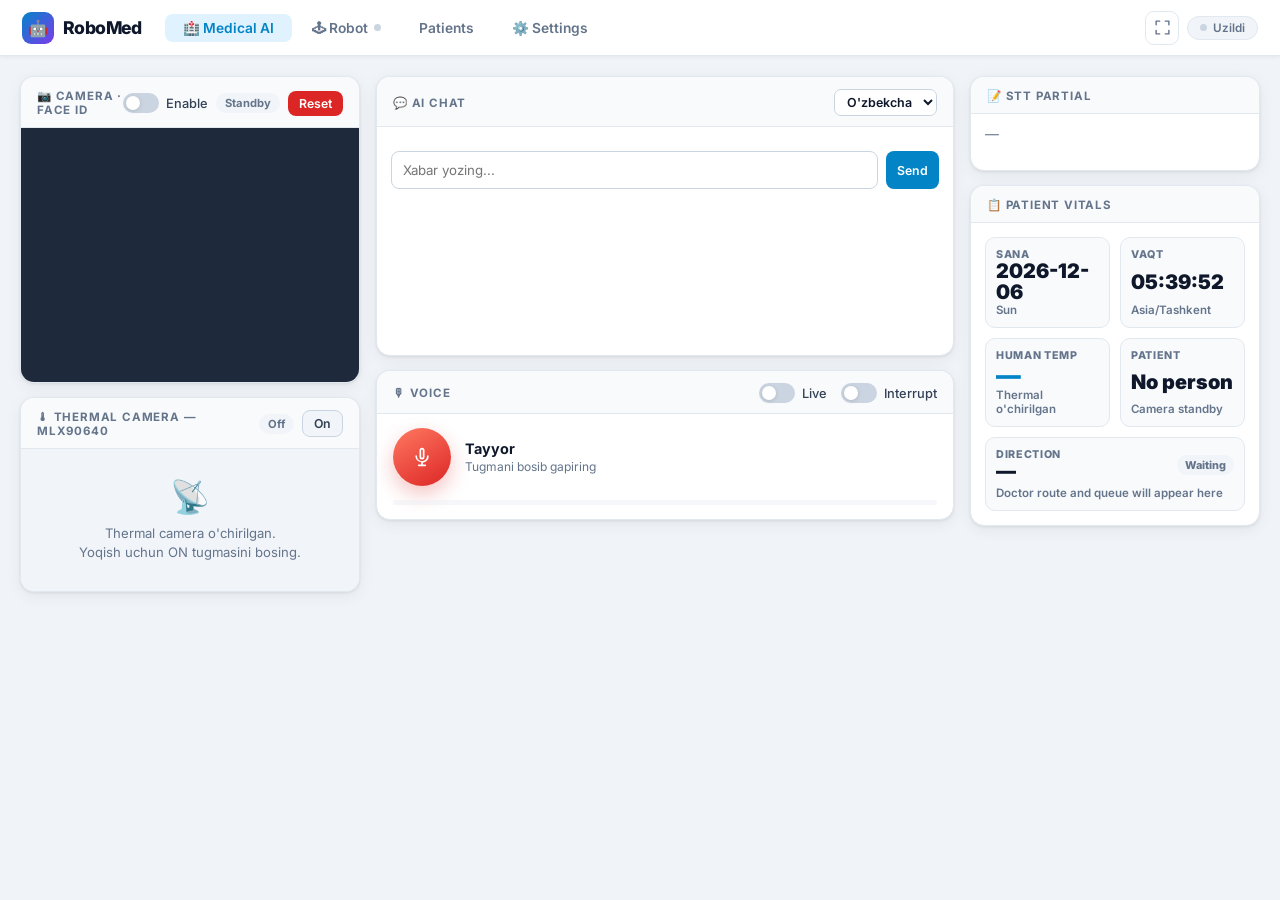
==== commit a1153294: "last" ====
--- a/uzmax_server/static/index.html
+++ b/uzmax_server/static/index.html
@@ -3,7 +3,7 @@
 <head>
   <meta charset="UTF-8">
   <meta name="viewport" content="width=device-width, initial-scale=1.0">
-  <title>UzMAX — Medical AI + Robot Control</title>
+  <title>RoboMed — Medical + Robot Control</title>
   <link rel="icon" href="data:image/svg+xml,<svg xmlns='http://www.w3.org/2000/svg' viewBox='0 0 100 100'><text y='.9em' font-size='90'>🤖</text></svg>">
   <link rel="preconnect" href="https://fonts.googleapis.com">
   <link href="https://fonts.googleapis.com/css2?family=Inter:wght@400;500;600;700;800&display=swap" rel="stylesheet">
@@ -665,7 +665,7 @@
 <nav>
   <div class="nav-logo">
     <div class="nav-logo-dot">🤖</div>
-    UzMAX
+    RoboMed
   </div>
 
   <div class="page-tabs">
@@ -1706,6 +1706,7 @@
   'YANDEX_TTS_VOICE_UZ',
   'YANDEX_TTS_VOICE_EN',
   'YANDEX_TTS_VOICE_RU',
+  'YANDEX_TTS_ROLE_UZ',
   'YANDEX_TTS_SPEED',
   'YANDEX_TTS_SAMPLE_RATE',
   'STT_PROVIDER',
@@ -1765,11 +1766,12 @@
             ${fieldHtml('FACE_MATCH_THRESHOLD','Face match threshold','0.82')}
             ${fieldHtml('FACE_MATCH_MIN_CONFIDENCE','Minimum face confidence','0.82')}
             ${fieldHtml('FACE_MATCH_MARGIN','Face ambiguity margin','0.04')}
-            ${fieldHtml('FACE_MIN_SAMPLES','Face samples to register','1')}
+            ${fieldHtml('FACE_MIN_SAMPLES','Face samples to register','3')}
             ${fieldHtml('YANDEX_TTS_VOICE','Yandex default TTS voice','yulduz')}
             ${fieldHtml('YANDEX_TTS_VOICE_UZ','Yandex Uzbek TTS voice','yulduz')}
             ${fieldHtml('YANDEX_TTS_VOICE_EN','Yandex English TTS voice','john')}
             ${fieldHtml('YANDEX_TTS_VOICE_RU','Yandex Russian TTS voice','yulduz_ru')}
+            ${fieldHtml('YANDEX_TTS_ROLE_UZ','Yandex Uzbek voice role','neutral')}
             ${fieldHtml('YANDEX_TTS_SPEED','Yandex TTS speed','1.1')}
             ${fieldHtml('YANDEX_TTS_SAMPLE_RATE','Yandex TTS sample rate','48000')}
             ${fieldHtml('STT_PROVIDER','Speech-to-text provider','yandex_stream')}
@@ -1789,9 +1791,12 @@
           ${modelRow('GPT 4o mini','OPENAI_MODEL','gpt-4o-mini','Set')}
           ${modelRow('GPT 4.1 mini','OPENAI_MODEL','gpt-4.1-mini','Set')}
           ${modelRow('GPT 4.1 nano','OPENAI_MODEL','gpt-4.1-nano','Set')}
-          ${modelRow('Uzbek female','YANDEX_TTS_VOICE','yulduz','Voice')}
-          ${modelRow('Uzbek female','YANDEX_TTS_VOICE','nigora','Voice')}
-          ${modelRow('Uzbek female','YANDEX_TTS_VOICE','zamira','Voice')}
+          ${modelRow('Uzbek v3 female','YANDEX_TTS_VOICE_UZ','yulduz','Uz voice')}
+          ${modelRow('Uzbek v3 female','YANDEX_TTS_VOICE_UZ','zamira','Uz voice')}
+          ${modelRow('Uzbek v1/v3 female','YANDEX_TTS_VOICE_UZ','nigora','Uz voice')}
+          ${modelRow('Uzbek role','YANDEX_TTS_ROLE_UZ','friendly','Role')}
+          ${modelRow('Uzbek role','YANDEX_TTS_ROLE_UZ','strict','Role')}
+          ${modelRow('Uzbek role','YANDEX_TTS_ROLE_UZ','whisper','Role')}
         </div>
       </div>
 
@@ -1851,7 +1856,7 @@
           <div class="gesture-help">
             Yandex keys power Uzbek STT/TTS. OpenAI is the chatbot LLM provider.
             Face ID runs locally with InsightFace. After saving, new chat and face requests use the updated values.
-            Uzbek TTS defaults to <code>yulduz</code>; <code>nigora</code> and <code>zamira</code> are available presets.
+            Uzbek TTS defaults to <code>yulduz</code> on SpeechKit v3. <code>zamira</code> and <code>nigora</code> are available presets.
           </div>
           <pre style="font-size:.78rem;background:var(--muted-lt);padding:12px;border-radius:8px;border:1px solid var(--border);overflow-x:auto;color:var(--text2);margin-top:10px;">RPi thermal setup:
 sudo raspi-config
@@ -1919,6 +1924,7 @@
 //  WEBSOCKET — Voice AI
 // ═══════════════════════════════════════════════════════════════
 let ws = null, audioCtx = null, mediaStream = null, processor = null, micSource = null, micMuteGain = null;
+let pendingChatMessages = [];
 let isListening = false, isAgentSpeaking = false;
 let audioQ = [], playingAudio = false, currentRespId = null;
 let liveMode = false, allowInterrupt = false;
@@ -1927,6 +1933,10 @@
 let activeAudioSources = [];
 let playbackNextAt = 0;
 let lastAssistantText = '';
+let browserSpeechQueue = [];
+let browserSpeechSpeaking = false;
+let browserSpeechFallbackEnabled = false;
+let receivedTtsAudioForResponse = false;
 let heardSpeech = false, speechMs = 0, silenceMs = 0, recStartedAt = 0;
 let noiseFloor = 0.005;   // adaptive ambient-noise level (EMA), calibrated per turn
 let preRoll = [];         // recent frames held until speech starts (clean clip onset)
@@ -1952,11 +1962,22 @@
   const interruptToggle = document.getElementById('tgl-interrupt');
   if (liveToggle) liveToggle.checked = true;
   if (interruptToggle) interruptToggle.checked = true;
-  ws && ws.readyState === WebSocket.OPEN && ws.send(JSON.stringify({
+  sendChatJson({
     type:'set_settings',
     live_mode:liveMode,
     allow_interrupt:allowInterrupt
-  }));
+  });
+}
+
+function sendChatJson(payload) {
+  const message = JSON.stringify(payload);
+  if (ws && ws.readyState === WebSocket.OPEN) {
+    ws.send(message);
+    return true;
+  }
+  pendingChatMessages.push(message);
+  pendingChatMessages = pendingChatMessages.slice(-20);
+  return false;
 }
 
 function wsInit() {
@@ -1968,6 +1989,7 @@
     chatMsg('ai', '✅ Server bilan ulandi');
     ws.send(JSON.stringify({ type:'set_settings', live_mode:liveMode, allow_interrupt:allowInterrupt }));
     ws.send(JSON.stringify({ type:'set_language',  lang: document.getElementById('lang-sel').value }));
+    pendingChatMessages.splice(0).forEach(message => ws.send(message));
   };
   ws.onclose = () => { setWS(false); setTimeout(wsInit, 3000); };
   ws.onerror = () => setWS(false);
@@ -1999,6 +2021,8 @@
         ttsStreamEnded = false;
         llmStreamDone = false;
         responseTextCommitted = false;
+        receivedTtsAudioForResponse = false;
+        browserSpeechQueue = [];
         pendingAutoListen = false;
         stopAudioPlayback();
         micState('speaking');
@@ -2010,6 +2034,8 @@
         break;
       case 'tts_chunk':
         if (m.response_id === currentRespId) {
+          receivedTtsAudioForResponse = true;
+          stopBrowserSpeech();
           const raw = atob(m.audio);
           const buf = new Uint8Array(raw.length);
           for (let i=0;i<raw.length;i++) buf[i]=raw.charCodeAt(i);
@@ -2017,12 +2043,17 @@
           if (!playingAudio) playNext();
         }
         break;
+      case 'tts_text':
+        if (m.response_id === currentRespId && browserSpeechFallbackEnabled && !receivedTtsAudioForResponse) {
+          speakInBrowser(m.text || '', m.lang || 'uz-UZ');
+        }
+        break;
       case 'tts_end':
         if (m.response_id === currentRespId) {
           ttsStreamEnded = true;
           if (llmStreamDone) {
             commitAssistantText();
-            if (!playingAudio && !audioQ.length) finishAssistantPlayback();
+            if (!playingAudio && !audioQ.length && !browserSpeechSpeaking && !browserSpeechQueue.length) finishAssistantPlayback();
           }
         }
         break;
@@ -2031,7 +2062,7 @@
           if (!getStreamText() && m.text) setStreamText(m.text);
           llmStreamDone = true;
           commitAssistantText();
-          if (ttsStreamEnded && !playingAudio && !audioQ.length) finishAssistantPlayback();
+          if (ttsStreamEnded && !playingAudio && !audioQ.length && !browserSpeechSpeaking && !browserSpeechQueue.length) finishAssistantPlayback();
         }
         break;
       case 'interrupt':
@@ -2111,6 +2142,7 @@
   audioQ = [];
   playingAudio = false;
   playbackNextAt = audioCtx ? audioCtx.currentTime : 0;
+  stopBrowserSpeech();
 }
 
 function finishAssistantPlayback() {
@@ -2135,9 +2167,60 @@
 }
 
 function maybeAutoListen() {
-  if (!pendingAutoListen || !liveMode || isListening || isAgentSpeaking || playingAudio || audioQ.length) return;
+  if (!pendingAutoListen || !liveMode || isListening || isAgentSpeaking || playingAudio || audioQ.length || browserSpeechSpeaking) return;
   pendingAutoListen = false;
   startRec();
+}
+
+function browserSpeechLang(lang='uz-UZ') {
+  if (lang === 'en-US') return 'en-US';
+  if (lang === 'ru-RU') return 'ru-RU';
+  return 'uz-UZ';
+}
+
+function pickBrowserVoice(lang='uz-UZ') {
+  const voices = window.speechSynthesis?.getVoices?.() || [];
+  const exact = voices.find(v => v.lang === lang);
+  if (exact) return exact;
+  const family = lang.split('-')[0].toLowerCase();
+  return voices.find(v => (v.lang || '').toLowerCase().startsWith(family)) || null;
+}
+
+function stopBrowserSpeech() {
+  browserSpeechQueue = [];
+  browserSpeechSpeaking = false;
+  try { window.speechSynthesis?.cancel?.(); } catch {}
+}
+
+function speakInBrowser(text='', lang='uz-UZ') {
+  const clean = String(text || '').replace(/\s+/g, ' ').trim();
+  if (!clean || !('speechSynthesis' in window) || !('SpeechSynthesisUtterance' in window)) return;
+  browserSpeechQueue.push({text: clean, lang: browserSpeechLang(lang)});
+  if (!browserSpeechSpeaking) playBrowserSpeechQueue();
+}
+
+function playBrowserSpeechQueue() {
+  if (!browserSpeechQueue.length) {
+    browserSpeechSpeaking = false;
+    if (ttsStreamEnded && llmStreamDone) finishAssistantPlayback();
+    return;
+  }
+  const item = browserSpeechQueue.shift();
+  const utterance = new SpeechSynthesisUtterance(item.text);
+  utterance.lang = item.lang;
+  utterance.rate = 0.95;
+  utterance.pitch = 1.0;
+  const voice = pickBrowserVoice(item.lang);
+  if (voice) utterance.voice = voice;
+  browserSpeechSpeaking = true;
+  utterance.onend = () => playBrowserSpeechQueue();
+  utterance.onerror = () => playBrowserSpeechQueue();
+  try {
+    window.speechSynthesis.cancel();
+    window.speechSynthesis.speak(utterance);
+  } catch {
+    browserSpeechSpeaking = false;
+  }
 }
 
 function completeAudioSource(src) {
@@ -2693,8 +2776,8 @@
 let localFaceDetectorStatus = 'idle';
 const FACE_ABSENCE_MS = 1800;
 const FACE_DETECT_INTERVAL_MS = 300;
-const FACE_IDENTIFY_COOLDOWN_MS = 2000;
-const FACE_MIN_SAMPLES = 1;
+const FACE_IDENTIFY_COOLDOWN_MS = 700;
+const FACE_MIN_SAMPLES = 3;
 
 function setFaceUi(state, person=null, detail='') {
   const badge = document.getElementById('face-badge');
@@ -2809,11 +2892,30 @@
   return {x, y, w, h, area: Math.round(w * h)};
 }
 
-async function detectFacesLocal() {
+async function detectFacesLocal(b64=null) {
   initLocalFaceDetector();
   const vid = document.getElementById('face-video');
   if (!vid || !vid.videoWidth || !vid.videoHeight) return [];
-  if (localFaceDetectorStatus !== 'ready' || !localFaceDetector) return [];
+  if (localFaceDetectorStatus !== 'ready' || !localFaceDetector) {
+    if (!b64) return [];
+    try {
+      const res = await fetch('/api/faces/detect', {
+        method: 'POST',
+        headers: {'Content-Type': 'application/json'},
+        body: JSON.stringify({image: b64})
+      });
+      if (!res.ok) return [];
+      const data = await res.json();
+      return (data.faces || [])
+        .map(normalizeLocalFaceBox)
+        .filter(Boolean)
+        .sort((a, b) => Number(b.area || 0) - Number(a.area || 0))
+        .slice(0, 1);
+    } catch (e) {
+      console.warn('Server face detect fallback error:', e);
+      return [];
+    }
+  }
   try {
     const detected = await localFaceDetector.detect(vid);
     return (detected || [])
@@ -2827,15 +2929,32 @@
   }
 }
 
+function faceSampleScore(sample) {
+  const q = sample?.quality || {};
+  const area = Number(q.area || 0);
+  const width = Number(q.width || 0);
+  const blur = Number(q.blur || 0);
+  const lighting = Number(q.lighting_score ?? q.lighting ?? 0);
+  const pose = Number(q.face_pose_score ?? q.pose ?? 0);
+  return area * 0.002 + width * 0.5 + blur + lighting * 25 + pose * 25;
+}
+
+function bestUnknownFaceSample(samples=unknownFaceSamples) {
+  return [...samples].sort((a, b) => faceSampleScore(b) - faceSampleScore(a))[0] || null;
+}
+
 function addUnknownFaceSample(face) {
-  if (!face?.embedding || !face?.snapshot_path) return false;
+  if (!face?.snapshot_path) return false;
+  if (unknownFaceSamples.length >= FACE_MIN_SAMPLES) return false;
   if (unknownFaceSamples.some(sample => sample.snapshot_path === face.snapshot_path)) return false;
   unknownFaceSamples.push({
-    embedding: face.embedding,
+    embedding: face.embedding || null,
     snapshot_path: face.snapshot_path,
     quality: face.quality || {},
+    score: faceSampleScore(face),
+    captured_at: Date.now(),
   });
-  unknownFaceSamples = unknownFaceSamples.slice(-5);
+  unknownFaceSamples = unknownFaceSamples.slice(0, FACE_MIN_SAMPLES);
   return true;
 }
 
@@ -2854,7 +2973,7 @@
       unknownFaceSamples = [];
       drawFaceBoxes([]);
       setFaceUi('empty');
-      ws && ws.readyState === WebSocket.OPEN && ws.send(JSON.stringify({type:'person_left'}));
+      sendChatJson({type:'person_left'});
     } else if (!wasPresent) {
       setFaceUi('empty');
     }
@@ -2883,34 +3002,38 @@
     activeKnownPersonId = p.person_id;
     pendingUnknownFace = false;
     unknownFaceSamples = [];
-    ws && ws.readyState === WebSocket.OPEN && ws.send(JSON.stringify({
+    sendChatJson({
       type:'face_identity',
       person:p,
       thermal:patientThermalPayload()
-    }));
+    });
     return;
   }
 
   if (face.status === 'unknown') {
     addUnknownFaceSample(face);
     const needed = Number(face.min_samples || FACE_MIN_SAMPLES);
-    const sampleText = `Yaxshi yuz kadrlari: ${Math.min(unknownFaceSamples.length, needed)}/${needed}`;
+    const bestSample = bestUnknownFaceSample();
+    const sampleText = unknownFaceSamples.length >= needed
+      ? `${needed} ta kadr olindi. Eng sifatli rasm tanlandi.`
+      : `Yaxshi yuz kadrlari: ${Math.min(unknownFaceSamples.length, needed)}/${needed}`;
     setFaceUi('unknown', null, sampleText);
     enableLiveConversation();
     activeKnownPersonId = null;
     pendingUnknownFace = true;
-    ws && ws.readyState === WebSocket.OPEN && ws.send(JSON.stringify({
+    sendChatJson({
       type:'face_identity',
       person:null,
       thermal:patientThermalPayload(),
       pending_registration:{
-        embedding:face.embedding,
-        snapshot_path:face.snapshot_path,
+        embedding:bestSample?.embedding || face.embedding || null,
+        snapshot_path:bestSample?.snapshot_path || face.snapshot_path,
         quality:face.quality || {},
         samples:unknownFaceSamples,
+        best_snapshot_path:bestSample?.snapshot_path || face.snapshot_path,
         min_samples:needed
       }
-    }));
+    });
     return;
   }
 
@@ -3028,7 +3151,7 @@
   if (!faceEnabled) return;
   const b64 = captureFaceFrameB64();
   try {
-    const boxes = await detectFacesLocal();
+    const boxes = await detectFacesLocal(b64);
     const selected = boxes[0] || null;
     drawFaceBoxes(boxes, selected);
     if (selected) {
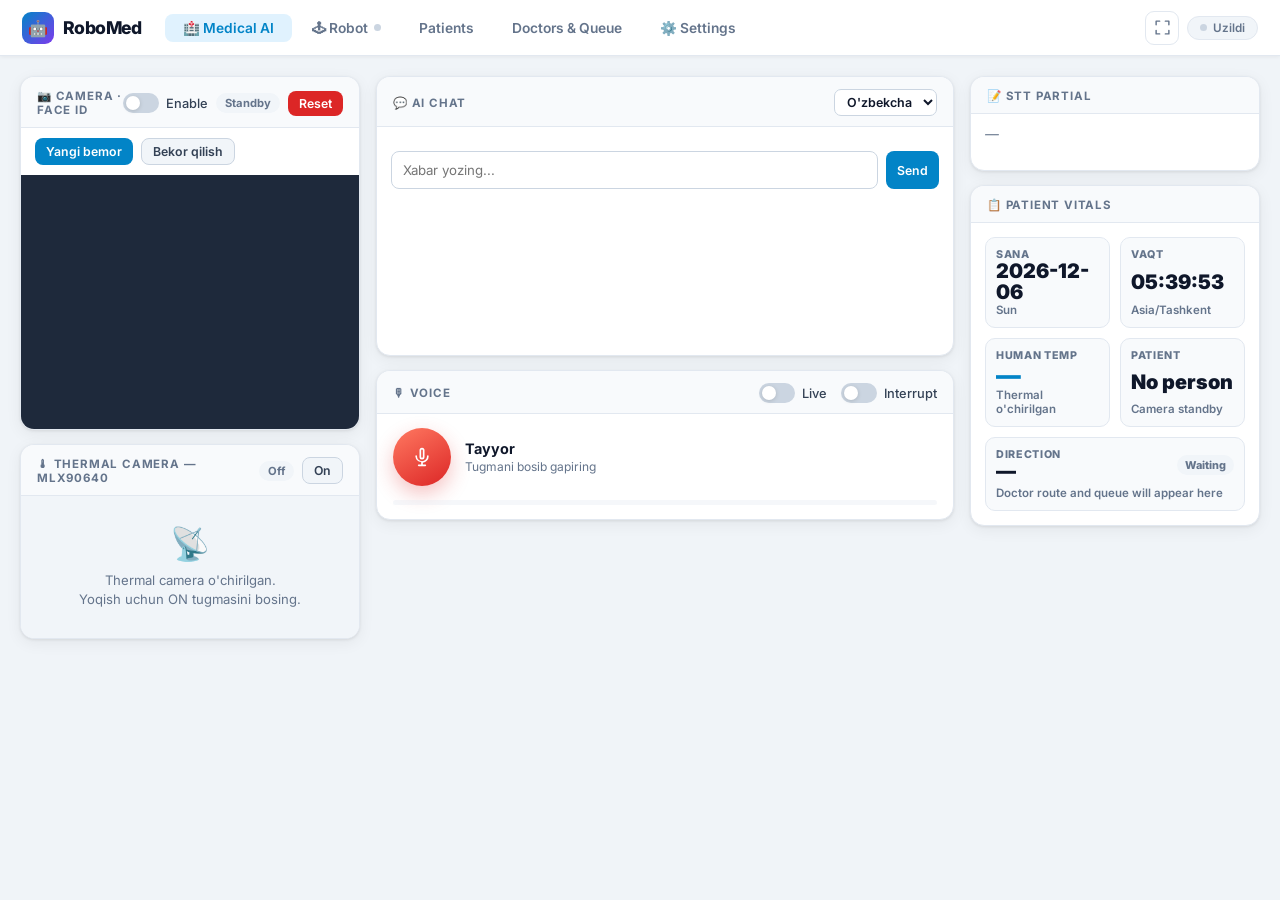
==== commit f88551ea: "Use InsightFace for face detection and fix duplicate patient registration - Detect faces with Insigh" ====
--- a/uzmax_server/static/index.html
+++ b/uzmax_server/static/index.html
@@ -437,7 +437,7 @@
       position:absolute;inset:0;display:block;
     }
     #face-video{transform:scaleX(-1);}
-    #face-canvas{transform:scaleX(-1);background:transparent;pointer-events:none;}
+    #face-canvas{background:transparent;pointer-events:none;}
     .cam-live-badge{
       position:absolute;top:10px;left:10px;
       padding:4px 10px;border-radius:999px;
@@ -633,12 +633,36 @@
     .patient-form-preview img{width:96px;height:96px;object-fit:cover;border-radius:8px;border:1px solid var(--border);}
     .patient-form-preview .patient-photo-empty{width:96px;height:96px;}
     .patient-form-status{font-size:.76rem;color:var(--muted);padding:0 14px 12px;}
+    .doctors-shell{max-width:1220px;margin:0 auto;display:flex;flex-direction:column;gap:14px;}
+    .doctor-route-form{display:grid;grid-template-columns:1fr 1fr 1.4fr auto;gap:10px;align-items:end;}
+    .doctor-grid{display:grid;grid-template-columns:repeat(auto-fill,minmax(250px,1fr));gap:12px;padding:14px;}
+    .doctor-card{padding:12px;border:1px solid var(--border);border-radius:8px;background:var(--card2);min-width:0;}
+    .doctor-card-head{display:flex;justify-content:space-between;gap:10px;align-items:flex-start;}
+    .doctor-name{font-size:.95rem;font-weight:900;color:var(--text);line-height:1.25;}
+    .doctor-specialty{font-size:.76rem;color:var(--brand);font-weight:800;margin-top:3px;}
+    .doctor-meta{font-size:.74rem;color:var(--muted);line-height:1.5;margin-top:8px;}
+    .queue-board{display:grid;grid-template-columns:repeat(auto-fill,minmax(280px,1fr));gap:12px;padding:14px;}
+    .queue-card{border:1px solid var(--border);border-radius:8px;background:var(--card2);padding:12px;min-width:0;}
+    .queue-card.called{border-color:#93c5fd;background:#eff6ff;}
+    .queue-card.done{opacity:.72;}
+    .queue-card.cancelled{opacity:.6;background:#f8fafc;}
+    .queue-top{display:flex;justify-content:space-between;gap:10px;align-items:flex-start;}
+    .queue-number{font-size:1.35rem;font-weight:950;color:var(--brand);line-height:1;}
+    .queue-patient{font-size:.95rem;font-weight:850;color:var(--text);overflow-wrap:anywhere;}
+    .queue-details{font-size:.74rem;color:var(--muted);line-height:1.55;margin-top:8px;}
+    .queue-actions{display:flex;flex-wrap:wrap;gap:6px;margin-top:10px;}
+    .queue-status{padding:3px 8px;border-radius:999px;font-size:.67rem;font-weight:850;background:var(--muted-lt);color:var(--muted);}
+    .queue-status.waiting{background:var(--orange-lt);color:var(--orange);}
+    .queue-status.called{background:#dbeafe;color:#2563eb;}
+    .queue-status.done{background:var(--green-lt);color:var(--green);}
+    .queue-status.cancelled{background:var(--red-lt);color:var(--red);}
     /* ── RESPONSIVE ────────────────────────────────────────── */
     @media(max-width:1100px){
       .g3{grid-template-columns:300px 1fr;}
       .g3>.col:last-child{grid-column:span 2;}
       .patient-detail{grid-template-columns:1fr;}
       .patients-summary{grid-template-columns:repeat(2,minmax(0,1fr));}
+      .doctor-route-form{grid-template-columns:1fr 1fr;}
     }
     @media(max-width:740px){
       .g3,.g2{grid-template-columns:1fr;}
@@ -652,7 +676,7 @@
       .settings-actions{align-items:stretch;flex-direction:column;}
       .model-row{align-items:flex-start;flex-direction:column;}
       .guide-grid{grid-template-columns:1fr;}
-      .patients-toolbar,.patient-fields,.patient-history,.patient-form{grid-template-columns:1fr;}
+      .patients-toolbar,.patient-fields,.patient-history,.patient-form,.doctor-route-form{grid-template-columns:1fr;}
       .patients-summary{grid-template-columns:1fr;}
     }
   </style>
@@ -675,6 +699,7 @@
       <span class="tab-dot" id="nav-robot-dot"></span>
     </button>
     <button class="page-tab" id="tab-patients" onclick="showPage('patients')">Patients</button>
+    <button class="page-tab" id="tab-doctors" onclick="showPage('doctors')">Doctors & Queue</button>
     <button class="page-tab" id="tab-settings" onclick="showPage('settings')">⚙️ Settings</button>
   </div>
 
@@ -718,6 +743,10 @@
           </div>
         </div>
         <!-- Person row (shown when identified) -->
+        <div style="display:flex;gap:8px;padding:10px 14px;flex-wrap:wrap;">
+          <button class="btn btn-blue btn-sm" id="new-patient-btn" onclick="startNewPatient()" disabled>Yangi bemor</button>
+          <button class="btn btn-ghost btn-sm" id="cancel-registration-btn" onclick="cancelNewPatient()" hidden>Bekor qilish</button>
+        </div>
         <div class="person-row" id="person-row" style="display:none;">
           <div class="p-avatar" id="p-avatar">👤</div>
           <div>
@@ -1248,6 +1277,65 @@
 </div>
 
 
+<div class="page" id="page-doctors">
+  <div class="doctors-shell">
+    <div class="card">
+      <div class="card-head">
+        <span class="card-title">Doctors and patient queue</span>
+        <button class="btn btn-ghost btn-sm" onclick="loadDoctorsQueue(true)">Reload</button>
+      </div>
+      <div class="card-body">
+        <div class="patients-summary">
+          <div class="vital-tile"><div class="vital-label">Doctors</div><div class="vital-value" id="doctor-total">0</div></div>
+          <div class="vital-tile"><div class="vital-label">Today</div><div class="vital-value" id="queue-today-total">0</div></div>
+          <div class="vital-tile"><div class="vital-label">Waiting</div><div class="vital-value" id="queue-waiting-total">0</div></div>
+          <div class="vital-tile"><div class="vital-label">Active rooms</div><div class="vital-value" id="queue-active-rooms">0</div></div>
+        </div>
+      </div>
+    </div>
+
+    <div class="card">
+      <div class="card-head"><span class="card-title">Add patient to queue</span></div>
+      <div class="card-body">
+        <div class="doctor-route-form">
+          <label class="env-field">
+            <span>Patient name</span>
+            <input class="inp" id="route-patient-name" placeholder="Ali Valiyev">
+          </label>
+          <label class="env-field">
+            <span>Phone</span>
+            <input class="inp" id="route-patient-phone" placeholder="+998...">
+          </label>
+          <label class="env-field">
+            <span>Complaint</span>
+            <input class="inp" id="route-patient-message" placeholder="isitma va yo'tal bor">
+          </label>
+          <button class="btn btn-blue" id="route-patient-btn" onclick="routePatientToDoctor()">Add</button>
+        </div>
+        <div class="patient-form-status" id="doctor-route-status" style="padding:10px 0 0;"></div>
+      </div>
+    </div>
+
+    <div class="card">
+      <div class="card-head"><span class="card-title">Doctor directory</span></div>
+      <div class="doctor-grid" id="doctor-list">
+        <div class="patient-empty">Loading doctors...</div>
+      </div>
+    </div>
+
+    <div class="card">
+      <div class="card-head">
+        <span class="card-title">Today's queue</span>
+        <span class="badge b-muted" id="queue-count">0 waiting</span>
+      </div>
+      <div class="queue-board" id="doctor-queue-list">
+        <div class="patient-empty">Loading queue...</div>
+      </div>
+    </div>
+  </div>
+</div>
+
+
 <div class="page" id="page-settings">
   <div style="max-width:720px;margin:0 auto;display:flex;flex-direction:column;gap:16px;">
 
@@ -1262,6 +1350,14 @@
           <div class="env-field">
             <label>YANDEX_CATALOG_ID</label>
             <input type="text" class="inp" placeholder="b1g…">
+          </div>
+          <div class="env-field">
+            <label>DEEPSEEK_API_KEY</label>
+            <input type="password" class="inp" placeholder="sk-...">
+          </div>
+          <div class="env-field">
+            <label>DEEPSEEK_MODEL</label>
+            <input type="text" class="inp" placeholder="deepseek-flash">
           </div>
           <div class="env-field">
             <label>OPENAI_API_KEY</label>
@@ -1346,6 +1442,7 @@
   document.getElementById('page-' + name).classList.add('active');
   document.getElementById('tab-' + name).classList.add('active');
   if (name === 'patients') loadPatients();
+  if (name === 'doctors') loadDoctorsQueue();
 }
 
 function setFullViewState(on) {
@@ -1688,11 +1785,210 @@
     </div>`;
 }
 
+let doctorsLoaded = false;
+let doctorsLoading = false;
+let allDoctors = [];
+let doctorQueue = [];
+let doctorQueueSummary = null;
+
+function queueStatusLabel(status){
+  const value = (status || 'waiting').toLowerCase();
+  const labels = {
+    waiting: 'Waiting',
+    called: 'Called',
+    done: 'Done',
+    cancelled: 'Cancelled',
+  };
+  return labels[value] || value;
+}
+
+function doctorSummaryFor(doctorId){
+  const items = doctorQueueSummary?.by_doctor || [];
+  return items.find(item => Number(item.doctor_id) === Number(doctorId)) || null;
+}
+
+async function loadDoctorsQueue(force=false){
+  if (doctorsLoading || (doctorsLoaded && !force)) {
+    renderDoctorsQueue();
+    return;
+  }
+  doctorsLoading = true;
+  const doctorList = document.getElementById('doctor-list');
+  const queueList = document.getElementById('doctor-queue-list');
+  if (doctorList) doctorList.innerHTML = '<div class="patient-empty">Loading doctors...</div>';
+  if (queueList) queueList.innerHTML = '<div class="patient-empty">Loading queue...</div>';
+  try {
+    const [directoryRes, queueRes] = await Promise.all([
+      fetch('/api/doctor/directory'),
+      fetch('/api/doctor/queue'),
+    ]);
+    const directoryData = await directoryRes.json();
+    const queueData = await queueRes.json();
+    if (!directoryData.ok) throw new Error(directoryData.message || 'Could not load doctors');
+    if (!queueData.ok) throw new Error(queueData.message || 'Could not load queue');
+    allDoctors = directoryData.doctors || [];
+    doctorQueue = queueData.queue || [];
+    doctorQueueSummary = queueData.summary || null;
+    doctorsLoaded = true;
+    renderDoctorsQueue();
+  } catch(e) {
+    if (doctorList) doctorList.innerHTML = `<div class="patient-empty">Doctors load failed: ${esc(e.message)}</div>`;
+    if (queueList) queueList.innerHTML = `<div class="patient-empty">Queue load failed: ${esc(e.message)}</div>`;
+  } finally {
+    doctorsLoading = false;
+  }
+}
+
+function updateDoctorsSummary(){
+  const today = new Date().toISOString().slice(0, 10);
+  const todayQueue = doctorQueue.filter(item => item.date === today);
+  const waiting = todayQueue.filter(item => (item.status || 'waiting') === 'waiting');
+  const activeRooms = new Set(waiting.map(item => item.room).filter(Boolean)).size;
+  const set = (id, value) => { const el = document.getElementById(id); if (el) el.textContent = value; };
+  set('doctor-total', allDoctors.length);
+  set('queue-today-total', doctorQueueSummary?.total_today ?? todayQueue.length);
+  set('queue-waiting-total', doctorQueueSummary?.total_waiting ?? waiting.length);
+  set('queue-active-rooms', activeRooms);
+  set('queue-count', `${waiting.length} waiting`);
+}
+
+function renderDoctorList(){
+  const box = document.getElementById('doctor-list');
+  if (!box) return;
+  if (!allDoctors.length) {
+    box.innerHTML = '<div class="patient-empty">No doctors configured.</div>';
+    return;
+  }
+  box.innerHTML = allDoctors.map(doctor => {
+    const summary = doctorSummaryFor(doctor.id);
+    const next = summary?.next_patient;
+    return `
+      <div class="doctor-card">
+        <div class="doctor-card-head">
+          <div>
+            <div class="doctor-name">${esc(doctor.name || 'Doctor')}</div>
+            <div class="doctor-specialty">${esc(doctor.specialty || doctor.speciality || 'Specialist')}</div>
+          </div>
+          <span class="badge b-blue">${esc(String(summary?.waiting ?? 0))}</span>
+        </div>
+        <div class="doctor-meta">
+          Room: ${esc(doctor.room || '—')}<br>
+          Waiting: ${esc(String(summary?.waiting ?? 0))}<br>
+          Estimated wait: ${esc(summary?.next_patient?.estimated_wait_text || '—')}<br>
+          For: ${esc(doctor.use_for || '—')}
+          ${next ? `<br>Next: #${esc(next.queue_number)} ${esc(next.patient_name || 'Bemor')}` : ''}
+        </div>
+      </div>`;
+  }).join('');
+}
+
+function renderDoctorQueue(){
+  const box = document.getElementById('doctor-queue-list');
+  if (!box) return;
+  const today = new Date().toISOString().slice(0, 10);
+  const items = doctorQueue
+    .filter(item => item.date === today && (item.status || 'waiting') !== 'cancelled')
+    .sort((a, b) => Number(a.doctor_id || 0) - Number(b.doctor_id || 0)
+      || Number(a.queue_number || 0) - Number(b.queue_number || 0));
+  if (!items.length) {
+    box.innerHTML = '<div class="patient-empty">No patients in today’s queue.</div>';
+    return;
+  }
+  box.innerHTML = items.map(item => {
+    const status = (item.status || 'waiting').toLowerCase();
+    const itemId = encodeURIComponent(item.id || '');
+    return `
+      <div class="queue-card ${esc(status)}">
+        <div class="queue-top">
+          <div>
+            <div class="queue-patient">${esc(item.patient_name || 'Bemor')}</div>
+            <div class="queue-details">${esc(item.doctor_name || 'Doctor')} · ${esc(item.specialty || '')}</div>
+          </div>
+          <div class="queue-number">#${esc(item.queue_number || '—')}</div>
+        </div>
+        <div class="queue-details">
+          Room: ${esc(item.room || '—')} · Estimated wait: ${esc(item.estimated_wait_text || '—')}<br>
+          Phone: ${esc(item.patient_phone || 'Kiritilmagan')}<br>
+          Created: ${esc(formatDateTime(item.created_at))}
+        </div>
+        <div class="queue-actions">
+          <span class="queue-status ${esc(status)}">${esc(queueStatusLabel(status))}</span>
+          <button class="btn btn-ghost btn-sm" onclick="updateQueueStatus(decodeURIComponent('${itemId}'),'called')">Call</button>
+          <button class="btn btn-green btn-sm" onclick="updateQueueStatus(decodeURIComponent('${itemId}'),'done')">Done</button>
+          <button class="btn btn-red btn-sm" onclick="updateQueueStatus(decodeURIComponent('${itemId}'),'cancelled')">Cancel</button>
+        </div>
+      </div>`;
+  }).join('');
+}
+
+function renderDoctorsQueue(){
+  updateDoctorsSummary();
+  renderDoctorList();
+  renderDoctorQueue();
+}
+
+async function routePatientToDoctor(){
+  const btn = document.getElementById('route-patient-btn');
+  const status = document.getElementById('doctor-route-status');
+  const oldText = btn?.textContent || 'Add';
+  const patient_name = document.getElementById('route-patient-name')?.value.trim() || '';
+  const patient_phone = document.getElementById('route-patient-phone')?.value.trim() || '';
+  const patient_message = document.getElementById('route-patient-message')?.value.trim() || '';
+  if (!patient_name || !patient_message) {
+    if (status) status.textContent = 'Patient name and complaint are required.';
+    return;
+  }
+  if (btn) { btn.disabled = true; btn.textContent = 'Adding...'; }
+  if (status) status.textContent = '';
+  try {
+    const res = await fetch('/api/doctor/route', {
+      method:'POST',
+      headers:{'Content-Type':'application/json'},
+      body:JSON.stringify({patient_name, patient_phone, patient_message, lang:'uz-UZ'})
+    });
+    const data = await res.json();
+    if (!data.ok) throw new Error(data.message || 'Could not route patient');
+    if (status) {
+      status.textContent = `${data.doctor?.name || 'Doctor'} · ${data.doctor?.room || ''} · queue #${data.queue?.number || ''} · ${data.queue?.estimated_wait_text || ''}`;
+    }
+    document.getElementById('route-patient-message').value = '';
+    doctorsLoaded = false;
+    patientsLoaded = false;
+    await loadDoctorsQueue(true);
+  } catch(e) {
+    if (status) status.textContent = e.message || String(e);
+  } finally {
+    if (btn) { btn.disabled = false; btn.textContent = oldText; }
+  }
+}
+
+async function updateQueueStatus(queueId, statusValue){
+  if (!queueId) return;
+  try {
+    const res = await fetch(`/api/doctor/queue/${encodeURIComponent(queueId)}`, {
+      method:'PATCH',
+      headers:{'Content-Type':'application/json'},
+      body:JSON.stringify({status:statusValue})
+    });
+    const data = await res.json();
+    if (!data.ok) throw new Error(data.message || 'Queue update failed');
+    doctorQueue = data.queue || doctorQueue;
+    doctorQueueSummary = data.summary || doctorQueueSummary;
+    patientsLoaded = false;
+    renderDoctorsQueue();
+  } catch(e) {
+    alert('Queue update failed: ' + (e.message || e));
+  }
+}
+
 // Settings tab is generated here so the form stays clean even when older
 // placeholder markup is still present in the HTML.
 const SETTINGS_KEYS = [
   'YANDEX_API_KEY',
   'YANDEX_CATALOG_ID',
+  'DEEPSEEK_API_KEY',
+  'DEEPSEEK_MODEL',
+  'DEEPSEEK_BASE_URL',
   'OPENAI_API_KEY',
   'OPENAI_MODEL',
   'GEMINI_API_KEY',
@@ -1702,6 +1998,8 @@
   'FACE_MATCH_MIN_CONFIDENCE',
   'FACE_MATCH_MARGIN',
   'FACE_MIN_SAMPLES',
+  'FACE_MIN_WIDTH_PX',
+  'FACE_MIN_BLUR_VAR',
   'YANDEX_TTS_VOICE',
   'YANDEX_TTS_VOICE_UZ',
   'YANDEX_TTS_VOICE_EN',
@@ -1758,6 +2056,9 @@
           <div class="env-grid">
             ${fieldHtml('YANDEX_API_KEY','Yandex SpeechKit API key','AQVN...', 'password')}
             ${fieldHtml('YANDEX_CATALOG_ID','Yandex catalog/folder ID','b1g...')}
+            ${fieldHtml('DEEPSEEK_API_KEY','DeepSeek API key','sk-...', 'password')}
+            ${fieldHtml('DEEPSEEK_MODEL','DeepSeek chatbot model','deepseek-flash')}
+            ${fieldHtml('DEEPSEEK_BASE_URL','DeepSeek base URL','https://api.deepseek.com')}
             ${fieldHtml('OPENAI_API_KEY','OpenAI API key','sk-...', 'password')}
             ${fieldHtml('OPENAI_MODEL','OpenAI chatbot model','gpt-4o-mini')}
             ${fieldHtml('GEMINI_API_KEY','Gemini API key (optional legacy)','AIza...', 'password')}
@@ -1767,6 +2068,8 @@
             ${fieldHtml('FACE_MATCH_MIN_CONFIDENCE','Minimum face confidence','0.82')}
             ${fieldHtml('FACE_MATCH_MARGIN','Face ambiguity margin','0.04')}
             ${fieldHtml('FACE_MIN_SAMPLES','Face samples to register','3')}
+            ${fieldHtml('FACE_MIN_WIDTH_PX','Minimum detected face width','90')}
+            ${fieldHtml('FACE_MIN_BLUR_VAR','Minimum face sharpness','65')}
             ${fieldHtml('YANDEX_TTS_VOICE','Yandex default TTS voice','yulduz')}
             ${fieldHtml('YANDEX_TTS_VOICE_UZ','Yandex Uzbek TTS voice','yulduz')}
             ${fieldHtml('YANDEX_TTS_VOICE_EN','Yandex English TTS voice','john')}
@@ -1774,7 +2077,7 @@
             ${fieldHtml('YANDEX_TTS_ROLE_UZ','Yandex Uzbek voice role','neutral')}
             ${fieldHtml('YANDEX_TTS_SPEED','Yandex TTS speed','1.1')}
             ${fieldHtml('YANDEX_TTS_SAMPLE_RATE','Yandex TTS sample rate','48000')}
-            ${fieldHtml('STT_PROVIDER','Speech-to-text provider','yandex_stream')}
+            ${fieldHtml('STT_PROVIDER','Speech-to-text provider','yandex')}
             ${fieldHtml('ARDUINO_CLI_PATH','Arduino CLI path','C:\\\\Program Files\\\\Arduino IDE\\\\resources\\\\app\\\\lib\\\\backend\\\\resources\\\\arduino-cli.exe')}
             ${fieldHtml('ESP32_FQBN','ESP32 board FQBN','esp32:esp32:esp32')}
           </div>
@@ -1791,6 +2094,8 @@
           ${modelRow('GPT 4o mini','OPENAI_MODEL','gpt-4o-mini','Set')}
           ${modelRow('GPT 4.1 mini','OPENAI_MODEL','gpt-4.1-mini','Set')}
           ${modelRow('GPT 4.1 nano','OPENAI_MODEL','gpt-4.1-nano','Set')}
+          ${modelRow('DeepSeek Flash','DEEPSEEK_MODEL','deepseek-flash','Set')}
+          ${modelRow('DeepSeek V4 Pro','DEEPSEEK_MODEL','deepseek-v4-pro','Set')}
           ${modelRow('Uzbek v3 female','YANDEX_TTS_VOICE_UZ','yulduz','Uz voice')}
           ${modelRow('Uzbek v3 female','YANDEX_TTS_VOICE_UZ','zamira','Uz voice')}
           ${modelRow('Uzbek v1/v3 female','YANDEX_TTS_VOICE_UZ','nigora','Uz voice')}
@@ -1820,17 +2125,16 @@
             </div>
 
             <div class="guide-card">
-              <h3>OpenAI chatbot</h3>
+              <h3>DeepSeek chatbot</h3>
               <ol>
-                <li>Open the OpenAI platform API keys page.</li>
+                <li>Open the DeepSeek platform API keys page.</li>
                 <li>Create a new secret key.</li>
-                <li>Paste it into <code>OPENAI_API_KEY</code>.</li>
-                <li>Put a model in <code>OPENAI_MODEL</code>, for example <code>gpt-4o-mini</code>.</li>
+                <li>Paste it into <code>DEEPSEEK_API_KEY</code>.</li>
+                <li>Put a model in <code>DEEPSEEK_MODEL</code>, for example <code>deepseek-flash</code>.</li>
               </ol>
               <div class="guide-actions">
-                <a class="btn btn-ghost btn-sm" href="https://platform.openai.com/api-keys" target="_blank" rel="noopener">Create key</a>
-                <a class="btn btn-ghost btn-sm" href="https://help.openai.com/en/articles/4936850-where-do-i-find-my-openai-api-key" target="_blank" rel="noopener">Help</a>
-                <a class="btn btn-ghost btn-sm" href="https://platform.openai.com/docs/api-reference" target="_blank" rel="noopener">API docs</a>
+                <a class="btn btn-ghost btn-sm" href="https://platform.deepseek.com/api_keys" target="_blank" rel="noopener">Create key</a>
+                <a class="btn btn-ghost btn-sm" href="https://api-docs.deepseek.com/" target="_blank" rel="noopener">API docs</a>
               </div>
             </div>
 
@@ -1854,7 +2158,7 @@
         <div class="card-head"><span class="card-title">Local hardware notes</span></div>
         <div class="card-body">
           <div class="gesture-help">
-            Yandex keys power Uzbek STT/TTS. OpenAI is the chatbot LLM provider.
+            Yandex keys power Uzbek STT/TTS. DeepSeek is used for chatbot replies when <code>DEEPSEEK_API_KEY</code> is set; OpenAI remains available for Whisper STT or as a fallback chatbot provider.
             Face ID runs locally with InsightFace. After saving, new chat and face requests use the updated values.
             Uzbek TTS defaults to <code>yulduz</code> on SpeechKit v3. <code>zamira</code> and <code>nigora</code> are available presets.
           </div>
@@ -1928,6 +2232,7 @@
 let isListening = false, isAgentSpeaking = false;
 let audioQ = [], playingAudio = false, currentRespId = null;
 let liveMode = false, allowInterrupt = false;
+let microphoneAutoBlocked = false;
 let sttReady = false, sttReadyTimer = null, pendingAutoListen = false, ttsStreamEnded = false;
 let llmStreamDone = false, responseTextCommitted = false;
 let activeAudioSources = [];
@@ -1942,20 +2247,21 @@
 let preRoll = [];         // recent frames held until speech starts (clean clip onset)
 
 // Absolute floors (quiet rooms) — the adaptive thresholds never go below these.
-const VAD_START = 0.012;
-const VAD_STOP = 0.007;
-const VAD_MIN_SPEECH_MS = 220;
-const VAD_SILENCE_MS = 1150;
-const VAD_MAX_MS = 18000;
-const VAD_NOSPEECH_MS = 8000;   // if no speech starts within this, end the turn (no 18s hang)
+const VAD_START = 0.008;
+const VAD_STOP = 0.005;
+const VAD_MIN_SPEECH_MS = 320;
+const VAD_SILENCE_MS = 1600;
+const VAD_MAX_MS = 24000;
+const VAD_NOSPEECH_MS = 10000;  // if no speech starts within this, end the turn without hanging
 // Speech must exceed noiseFloor * MARGIN; below floor * SILENCE_MARGIN counts as silence.
 // This makes steady background noise NOT register as speech (no stuck "listening").
 const VAD_FLOOR_ADAPT = 0.97;
-const VAD_SPEECH_MARGIN = 3.0;
-const VAD_SILENCE_MARGIN = 1.8;
-const PREROLL_FRAMES = 4;
+const VAD_SPEECH_MARGIN = 2.2;
+const VAD_SILENCE_MARGIN = 1.55;
+const PREROLL_FRAMES = 8;
 
 function enableLiveConversation() {
+  if (microphoneAutoBlocked) return;
   liveMode = true;
   allowInterrupt = true;
   const liveToggle = document.getElementById('tgl-live');
@@ -1986,10 +2292,16 @@
 
   ws.onopen = () => {
     setWS(true);
+    activeKnownPersonId = null;
+    faceIdentityRevision++;
     chatMsg('ai', '✅ Server bilan ulandi');
     ws.send(JSON.stringify({ type:'set_settings', live_mode:liveMode, allow_interrupt:allowInterrupt }));
     ws.send(JSON.stringify({ type:'set_language',  lang: document.getElementById('lang-sel').value }));
     pendingChatMessages.splice(0).forEach(message => ws.send(message));
+    if (registrationSessionId) {
+      registrationSessionId = 'starting';
+      ws.send(JSON.stringify({type:'start_registration'}));
+    }
   };
   ws.onclose = () => { setWS(false); setTimeout(wsInit, 3000); };
   ws.onerror = () => setWS(false);
@@ -1997,6 +2309,32 @@
   ws.onmessage = async ({ data }) => {
     const m = JSON.parse(data);
     switch (m.type) {
+      case 'registration_started':
+        resetRegistrationView(m.registration_id);
+        document.getElementById('chat-box').textContent = '';
+        if (!faceEnabled) chatMsg('ai', "Yangi bemorning yuzini olish uchun kamerani yoqing.");
+        break;
+      case 'registration_cancelled':
+        resetRegistrationView(null);
+        setFaceUi(faceEnabled ? 'scanning' : 'standby');
+        break;
+      case 'patient_registered':
+        registrationSessionId = null;
+        document.getElementById('cancel-registration-btn').hidden = true;
+        faceIdentityRevision++;
+        activeKnownPersonId = m.person.person_id;
+        activeKnownPerson = m.person;
+        pendingUnknownFace = false;
+        unknownFaceSamples = [];
+        unknownFaceSince = 0;
+        lastFaceIdentifyAt = 0;
+        setFaceUi('known', m.person, "Ro'yxatdan o'tgan bemor");
+        if (document.getElementById('page-patients')?.classList.contains('active')) loadPatients(true);
+        if (document.getElementById('page-doctors')?.classList.contains('active')) loadDoctorsQueue(true);
+        break;
+      case 'queue_updated':
+        if (document.getElementById('page-doctors')?.classList.contains('active')) loadDoctorsQueue(true);
+        break;
       case 'stt_partial':
         document.getElementById('stt-partial').textContent = m.text;
         break;
@@ -2063,6 +2401,7 @@
           llmStreamDone = true;
           commitAssistantText();
           if (ttsStreamEnded && !playingAudio && !audioQ.length && !browserSpeechSpeaking && !browserSpeechQueue.length) finishAssistantPlayback();
+          if (document.getElementById('page-doctors')?.classList.contains('active')) loadDoctorsQueue(true);
         }
         break;
       case 'interrupt':
@@ -2292,11 +2631,11 @@
   } catch(e) {
     clearTimeout(sttReadyTimer);
     sttReady = false;
+    disableUnavailableMicrophone(e);
     ws.send(JSON.stringify({type:'end_speech'}));
-    micState('idle');
-    alert('Microphone: ' + e.message);
     return;
   }
+  microphoneAutoBlocked = false;
   micSource = audioCtx.createMediaStreamSource(mediaStream);
   micMuteGain = audioCtx.createGain();
   micMuteGain.gain.value = 0;
@@ -2514,7 +2853,20 @@
   }
 }
 
+function disableUnavailableMicrophone(error) {
+  microphoneAutoBlocked = true;
+  liveMode = false;
+  pendingAutoListen = false;
+  document.getElementById('tgl-live').checked = false;
+  sendChatJson({type:'set_settings', live_mode:false, allow_interrupt:allowInterrupt});
+  micState('idle');
+  document.getElementById('stt-partial').textContent = error?.name === 'NotAllowedError'
+    ? "Mikrofonga ruxsat berilmagan. Kamera va matnli suhbat ishlayveradi."
+    : "Mikrofon ochilmadi. Kamera va matnli suhbat ishlayveradi.";
+}
+
 document.getElementById('tgl-live').addEventListener('change', function() {
+  microphoneAutoBlocked = false;
   liveMode = this.checked;
   ws && ws.send(JSON.stringify({type:'set_settings',live_mode:liveMode,allow_interrupt:allowInterrupt}));
   pendingAutoListen = liveMode;
@@ -2762,11 +3114,16 @@
 //  FACE RECOGNITION
 // ═══════════════════════════════════════════════════════════════
 let faceEnabled = false, faceCamSt = null;
+let faceCameraGeneration = 0;
+let registrationSessionId = null;
 let facePresent = false;
 let lastFaceSeenAt = 0;
 let lastFaceIdentifyAt = 0;
 let lastDetectedFaceCount = 0;
 let activeKnownPersonId = null;
+let activeKnownPerson = null;
+let faceIdentityRevision = 0;
+let unknownFaceSince = 0;
 let activePersonName = '';
 let pendingUnknownFace = false;
 let unknownFaceSamples = [];
@@ -2775,8 +3132,9 @@
 let localFaceDetector = null;
 let localFaceDetectorStatus = 'idle';
 const FACE_ABSENCE_MS = 1800;
-const FACE_DETECT_INTERVAL_MS = 300;
-const FACE_IDENTIFY_COOLDOWN_MS = 700;
+const FACE_DETECT_INTERVAL_MS = 220;
+const FACE_IDENTIFY_COOLDOWN_MS = 850;
+const FACE_UNKNOWN_GRACE_MS = 3000;
 const FACE_MIN_SAMPLES = 3;
 
 function setFaceUi(state, person=null, detail='') {
@@ -2851,11 +3209,12 @@
   ctx.font = '16px Inter, sans-serif';
   const visibleBoxes = selectedFace ? [selectedFace] : (boxes.slice(0, 1));
   visibleBoxes.forEach((box) => {
-    const x = Number(box.x || 0);
+    const sourceX = Number(box.x || 0);
     const y = Number(box.y || 0);
     const w = Number(box.w || 0);
     const h = Number(box.h || 0);
     if (w <= 0 || h <= 0) return;
+    const x = canvas.width - sourceX - w;
     ctx.lineWidth = 4;
     ctx.strokeStyle = '#22c55e';
     ctx.fillStyle = '#22c55e';
@@ -2872,7 +3231,7 @@
     return;
   }
   try {
-    localFaceDetector = new FaceDetector({fastMode: true, maxDetectedFaces: 1});
+    localFaceDetector = new FaceDetector({fastMode: true, maxDetectedFaces: 3});
     localFaceDetectorStatus = 'ready';
   } catch (e) {
     localFaceDetector = null;
@@ -2896,7 +3255,7 @@
   initLocalFaceDetector();
   const vid = document.getElementById('face-video');
   if (!vid || !vid.videoWidth || !vid.videoHeight) return [];
-  if (localFaceDetectorStatus !== 'ready' || !localFaceDetector) {
+  const serverDetect = async () => {
     if (!b64) return [];
     try {
       const res = await fetch('/api/faces/detect', {
@@ -2915,17 +3274,21 @@
       console.warn('Server face detect fallback error:', e);
       return [];
     }
+  };
+  if (localFaceDetectorStatus !== 'ready' || !localFaceDetector) {
+    return serverDetect();
   }
   try {
     const detected = await localFaceDetector.detect(vid);
-    return (detected || [])
+    const localBoxes = (detected || [])
       .map(normalizeLocalFaceBox)
       .filter(Boolean)
       .sort((a, b) => Number(b.area || 0) - Number(a.area || 0))
       .slice(0, 1);
+    return localBoxes.length ? localBoxes : await serverDetect();
   } catch (e) {
     console.warn('Local face detect error:', e);
-    return [];
+    return serverDetect();
   }
 }
 
@@ -2960,6 +3323,8 @@
 
 function notifyFaceIdentity(face) {
   if (!face) return;
+  if (registrationSessionId === 'starting' || registrationSessionId === 'cancelling') return;
+  if (registrationSessionId && face.status === 'known') return;
   const boxes = Array.isArray(face.faces) ? face.faces : [];
   drawFaceBoxes(boxes, face.selected_face || null);
 
@@ -2969,6 +3334,9 @@
       facePresent = false;
       lastDetectedFaceCount = 0;
       activeKnownPersonId = null;
+      activeKnownPerson = null;
+      faceIdentityRevision++;
+      unknownFaceSince = 0;
       pendingUnknownFace = false;
       unknownFaceSamples = [];
       drawFaceBoxes([]);
@@ -2990,12 +3358,14 @@
       : face.reason === 'face_blurry'
         ? 'Kadr xira: iltimos qimirlamay kameraga qarang'
         : 'Face ID uchun kadr sifati yetarli emas';
-    setFaceUi('unknown', null, reasonText);
+    setFaceUi(activeKnownPersonId ? 'known' : 'unknown', activeKnownPerson, reasonText);
     return;
   }
 
   if (face.status === 'known' && face.person) {
     const p = face.person;
+    activeKnownPerson = p;
+    unknownFaceSince = 0;
     setFaceUi('known', p);
     if (activeKnownPersonId === p.person_id && !pendingUnknownFace) return;
     enableLiveConversation();
@@ -3011,6 +3381,11 @@
   }
 
   if (face.status === 'unknown') {
+    if (activeKnownPersonId) {
+      if (!unknownFaceSince) unknownFaceSince = Date.now();
+      if (Date.now() - unknownFaceSince < FACE_UNKNOWN_GRACE_MS) return;
+    }
+    activeKnownPerson = null;
     addUnknownFaceSample(face);
     const needed = Number(face.min_samples || FACE_MIN_SAMPLES);
     const bestSample = bestUnknownFaceSample();
@@ -3024,6 +3399,7 @@
     sendChatJson({
       type:'face_identity',
       person:null,
+      registration_id:registrationSessionId,
       thermal:patientThermalPayload(),
       pending_registration:{
         embedding:bestSample?.embedding || face.embedding || null,
@@ -3040,6 +3416,40 @@
   setFaceUi('empty');
 }
 
+function resetRegistrationView(sessionId) {
+  registrationSessionId = sessionId;
+  faceIdentityRevision++;
+  activeKnownPersonId = null;
+  activeKnownPerson = null;
+  pendingUnknownFace = false;
+  unknownFaceSamples = [];
+  unknownFaceSince = 0;
+  facePresent = false;
+  lastFaceIdentifyAt = 0;
+  document.getElementById('cancel-registration-btn').hidden = !sessionId;
+  updateDirectionVitals('', '', 'Waiting');
+  if (sessionId) setFaceUi('unknown', null, "Yangi bemorni ro'yxatdan o'tkazish");
+}
+
+function startNewPatient() {
+  if (!faceEnabled) {
+    chatMsg('ai', "Avval kamerani yoqing.");
+    return;
+  }
+  if (!ws || ws.readyState !== WebSocket.OPEN) {
+    chatMsg('ai', "Server bilan ulanishni kuting.");
+    return;
+  }
+  resetRegistrationView('starting');
+  stopAudioPlayback();
+  sendChatJson({type:'start_registration'});
+}
+
+function cancelNewPatient() {
+  resetRegistrationView('cancelling');
+  sendChatJson({type:'cancel_registration'});
+}
+
 async function resetFaceId() {
   if (!confirm('Reset all Face ID data? This removes registered faces, face vectors, and saved Face ID images.')) return;
   const btn = document.getElementById('face-reset-btn');
@@ -3052,17 +3462,7 @@
     const res = await fetch('/api/faces/reset', {method:'POST'});
     const data = await res.json();
     if (!data.ok) throw new Error((data.errors || []).join('; ') || 'Reset failed');
-    if (faceCamSt) { faceCamSt.getTracks().forEach(t=>t.stop()); faceCamSt=null; }
-    faceEnabled = false;
-    const toggle = document.getElementById('tgl-face');
-    if (toggle) toggle.checked = false;
-    facePresent = false;
-    lastDetectedFaceCount = 0;
-    activeKnownPersonId = null;
-    pendingUnknownFace = false;
-    unknownFaceSamples = [];
-    drawFaceBoxes([]);
-    document.getElementById('cam-live').style.display='none';
+    stopFaceCamera();
     setFaceUi('standby');
     patientsLoaded = false;
     allPatients = [];
@@ -3079,54 +3479,104 @@
   }
 }
 
-document.getElementById('tgl-face').addEventListener('change', async function() {
-  faceEnabled = this.checked;
-  if (faceEnabled) {
-    try {
-      setFaceUi('scanning');
-      faceCamSt = await navigator.mediaDevices.getUserMedia({ video:{width:640,height:480} });
-      const vid = document.getElementById('face-video');
-      vid.srcObject = faceCamSt; vid.play();
-      const cvs = document.getElementById('face-canvas');
-      vid.addEventListener('loadedmetadata',()=>{ cvs.width=vid.videoWidth; cvs.height=vid.videoHeight; });
-      document.getElementById('cam-live').style.display='block';
-      initLocalFaceDetector();
-      detectFace();
-    } catch(e) {
-      setFaceUi('error', null, 'Camera: ' + e.message);
-      alert('Camera: '+e.message);
-      this.checked=false;
-      faceEnabled=false;
-    }
-  } else {
-    if (faceCamSt) { faceCamSt.getTracks().forEach(t=>t.stop()); faceCamSt=null; }
-    document.getElementById('cam-live').style.display='none';
-    facePresent = false;
-    lastDetectedFaceCount = 0;
-    activeKnownPersonId = null;
-    pendingUnknownFace = false;
-    unknownFaceSamples = [];
-    drawFaceBoxes([]);
-    setFaceUi('standby');
-  }
+function cameraErrorMessage(error) {
+  if (error?.name === 'NotAllowedError' || error?.name === 'SecurityError') {
+    return "Kameraga ruxsat berilmagan. Brauzerda kamera ruxsatini yoqing.";
+  }
+  if (error?.name === 'NotFoundError') return "Kamera topilmadi. Kamera ulanganini tekshiring.";
+  if (error?.name === 'NotReadableError' || /in use|could not start video|busy/i.test(error?.message || '')) {
+    return "Kamera boshqa dasturda band. Boshqa RoboMed oynasi yoki kamera dasturini yopib, Enable'ni qayta yoqing.";
+  }
+  return `Kamera ishga tushmadi: ${error?.message || 'qayta urinib ko\'ring'}`;
+}
+
+function stopFaceCamera() {
+  faceEnabled = false;
+  faceCameraGeneration++;
+  clearTimeout(faceLoopTimer);
+  faceLoopTimer = null;
+  if (faceCamSt) faceCamSt.getTracks().forEach(track => track.stop());
+  faceCamSt = null;
+  document.getElementById('face-video').srcObject = null;
+  document.getElementById('tgl-face').checked = false;
+  document.getElementById('cam-live').style.display = 'none';
+  facePresent = false;
+  lastDetectedFaceCount = 0;
+  lastFaceIdentifyAt = 0;
+  activeKnownPersonId = null;
+  activeKnownPerson = null;
+  faceIdentityRevision++;
+  unknownFaceSince = 0;
+  pendingUnknownFace = false;
+  unknownFaceSamples = [];
+  registrationSessionId = null;
+  document.getElementById('new-patient-btn').disabled = true;
+  document.getElementById('cancel-registration-btn').hidden = true;
+  drawFaceBoxes([]);
+  sendChatJson({type:'person_left'});
+}
+
+async function startFaceCamera() {
+  stopFaceCamera();
+  faceEnabled = true;
+  document.getElementById('tgl-face').checked = true;
+  const generation = faceCameraGeneration;
+  setFaceUi('scanning');
+  try {
+    if (!navigator.mediaDevices?.getUserMedia) throw new Error('Kamera uchun localhost yoki HTTPS kerak.');
+    const stream = await navigator.mediaDevices.getUserMedia({
+      video:{width:{ideal:960}, height:{ideal:720}, frameRate:{ideal:24, max:30}, facingMode:'user'}
+    });
+    if (!faceEnabled || generation !== faceCameraGeneration) {
+      stream.getTracks().forEach(track => track.stop());
+      return;
+    }
+    faceCamSt = stream;
+    const vid = document.getElementById('face-video');
+    vid.srcObject = stream;
+    await vid.play();
+    if (!faceEnabled || generation !== faceCameraGeneration) return;
+    document.getElementById('new-patient-btn').disabled = false;
+    stream.getVideoTracks().forEach(track => track.addEventListener('ended', () => {
+      if (generation !== faceCameraGeneration) return;
+      stopFaceCamera();
+      setFaceUi('error', null, "Kamera uzildi. Uni ulab, Enable'ni qayta yoqing.");
+    }, {once:true}));
+    document.getElementById('cam-live').style.display = 'block';
+    initLocalFaceDetector();
+    detectFace(generation);
+  } catch (error) {
+    if (generation !== faceCameraGeneration) return;
+    stopFaceCamera();
+    setFaceUi('error', null, cameraErrorMessage(error));
+  }
+}
+
+document.getElementById('tgl-face').addEventListener('change', function() {
+  if (this.checked) startFaceCamera();
+  else { stopFaceCamera(); setFaceUi('standby'); }
 });
+window.addEventListener('pagehide', stopFaceCamera);
 
 function captureFaceFrameB64() {
   const vid = document.getElementById('face-video');
+  if (!vid || vid.readyState < 2 || !vid.videoWidth || !vid.videoHeight) return null;
   const cvs = document.createElement('canvas');
   cvs.width = vid.videoWidth || 640;
   cvs.height = vid.videoHeight || 480;
   cvs.getContext('2d').drawImage(vid, 0, 0);
-  return cvs.toDataURL('image/jpeg', .78);
+  return cvs.toDataURL('image/jpeg', .86);
 }
 
 // Heavy path: local InsightFace embedding + local Qdrant. No cloud API.
 async function runFaceIdentify(b64, selectedFace=null) {
   if (identifyInFlight) return;
   identifyInFlight = true;
+  const requestRevision = faceIdentityRevision;
   lastFaceIdentifyAt = Date.now();
   try {
-    const facePayload = {image: b64};
+    if (registrationSessionId === 'starting' || registrationSessionId === 'cancelling') return;
+    const facePayload = {image: b64, registration_mode:registrationSessionId ? 'new' : undefined};
     if (selectedFace) {
       facePayload.selected_face = selectedFace;
       facePayload.client_detected = true;
@@ -3137,7 +3587,7 @@
     });
     const data = await res.json();
     const face = (data.faces || [])[0];
-    if (face) notifyFaceIdentity(face);
+    if (face && faceEnabled && requestRevision === faceIdentityRevision) notifyFaceIdentity(face);
   } catch(e) {
     console.warn('Face identify error:', e);
   } finally {
@@ -3147,11 +3597,13 @@
 
 // Fast path: browser-local face detection only. No server round-trip.
 // It keeps boxes responsive and triggers the heavy identify in the background when due.
-async function detectFace() {
-  if (!faceEnabled) return;
-  const b64 = captureFaceFrameB64();
+async function detectFace(generation=faceCameraGeneration) {
+  if (!faceEnabled || generation !== faceCameraGeneration) return;
   try {
+    const b64 = captureFaceFrameB64();
+    if (!b64) return;
     const boxes = await detectFacesLocal(b64);
+    if (!faceEnabled || generation !== faceCameraGeneration) return;
     const selected = boxes[0] || null;
     drawFaceBoxes(boxes, selected);
     if (selected) {
@@ -3162,15 +3614,15 @@
         runFaceIdentify(b64, selected);   // fire-and-forget, does not block box updates
       }
     } else {
-      if (localFaceDetectorStatus === 'unsupported' && Date.now() - lastFaceIdentifyAt > FACE_IDENTIFY_COOLDOWN_MS && !identifyInFlight) {
-        runFaceIdentify(b64, null);
-      }
       notifyFaceIdentity({status: 'no_face', faces: []});
     }
   } catch(e) {
     console.warn('Local face detect loop error:', e);
-  }
-  if (faceEnabled) faceLoopTimer = setTimeout(detectFace, FACE_DETECT_INTERVAL_MS);
+  } finally {
+    if (faceEnabled && generation === faceCameraGeneration) {
+      faceLoopTimer = setTimeout(() => detectFace(generation), FACE_DETECT_INTERVAL_MS);
+    }
+  }
 }
 
 
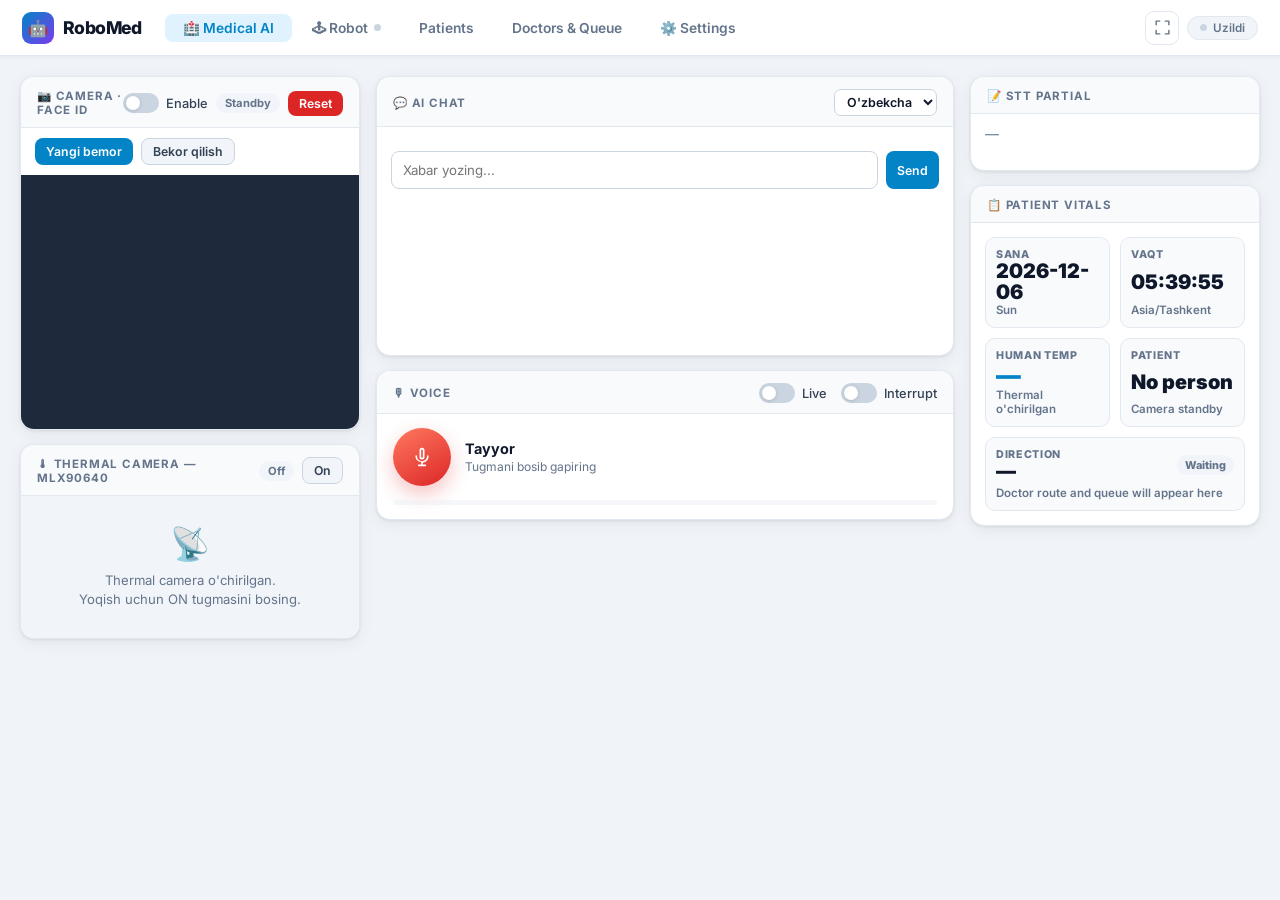
==== commit d65d3410: "Disable face blur rejection by default (FACE_MIN_BLUR_VAR=0)" ====
--- a/uzmax_server/static/index.html
+++ b/uzmax_server/static/index.html
@@ -2069,7 +2069,7 @@
             ${fieldHtml('FACE_MATCH_MARGIN','Face ambiguity margin','0.04')}
             ${fieldHtml('FACE_MIN_SAMPLES','Face samples to register','3')}
             ${fieldHtml('FACE_MIN_WIDTH_PX','Minimum detected face width','90')}
-            ${fieldHtml('FACE_MIN_BLUR_VAR','Minimum face sharpness','65')}
+            ${fieldHtml('FACE_MIN_BLUR_VAR','Minimum face sharpness (0 = off)','0')}
             ${fieldHtml('YANDEX_TTS_VOICE','Yandex default TTS voice','yulduz')}
             ${fieldHtml('YANDEX_TTS_VOICE_UZ','Yandex Uzbek TTS voice','yulduz')}
             ${fieldHtml('YANDEX_TTS_VOICE_EN','Yandex English TTS voice','john')}
